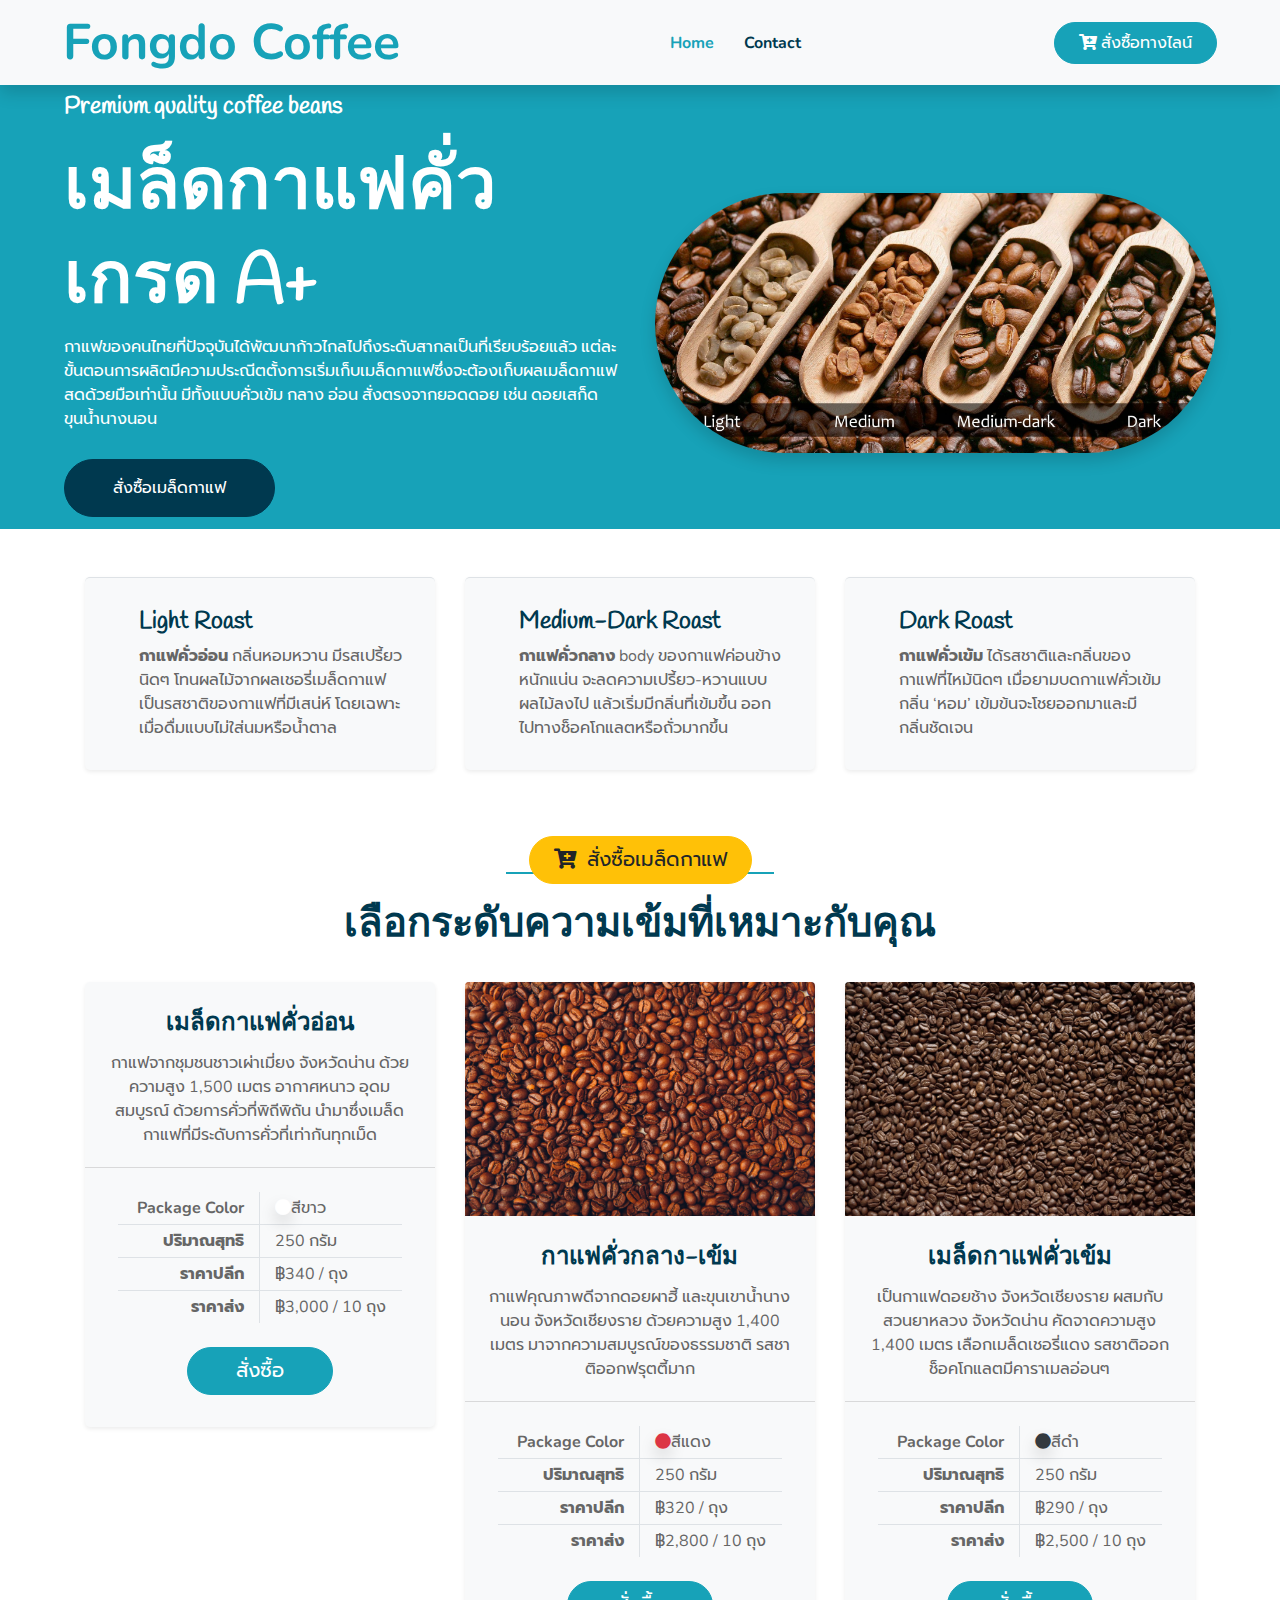
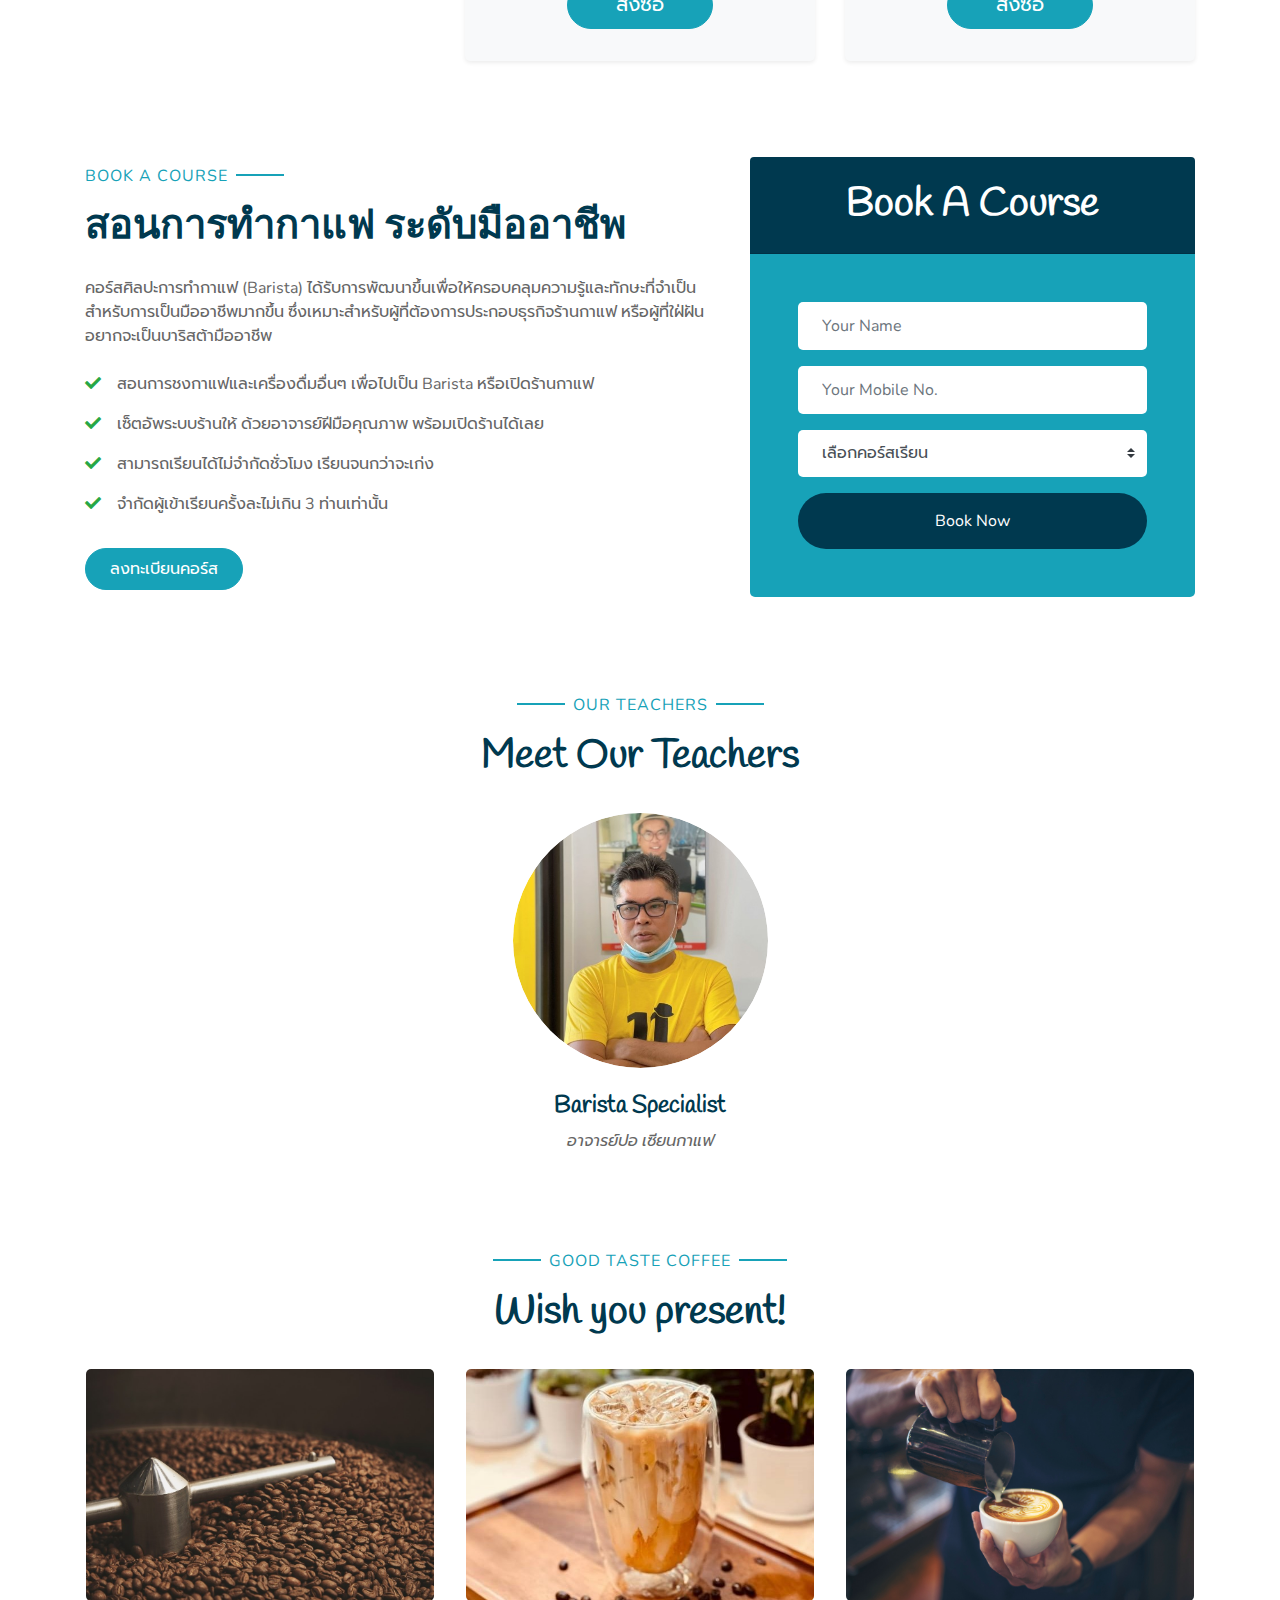
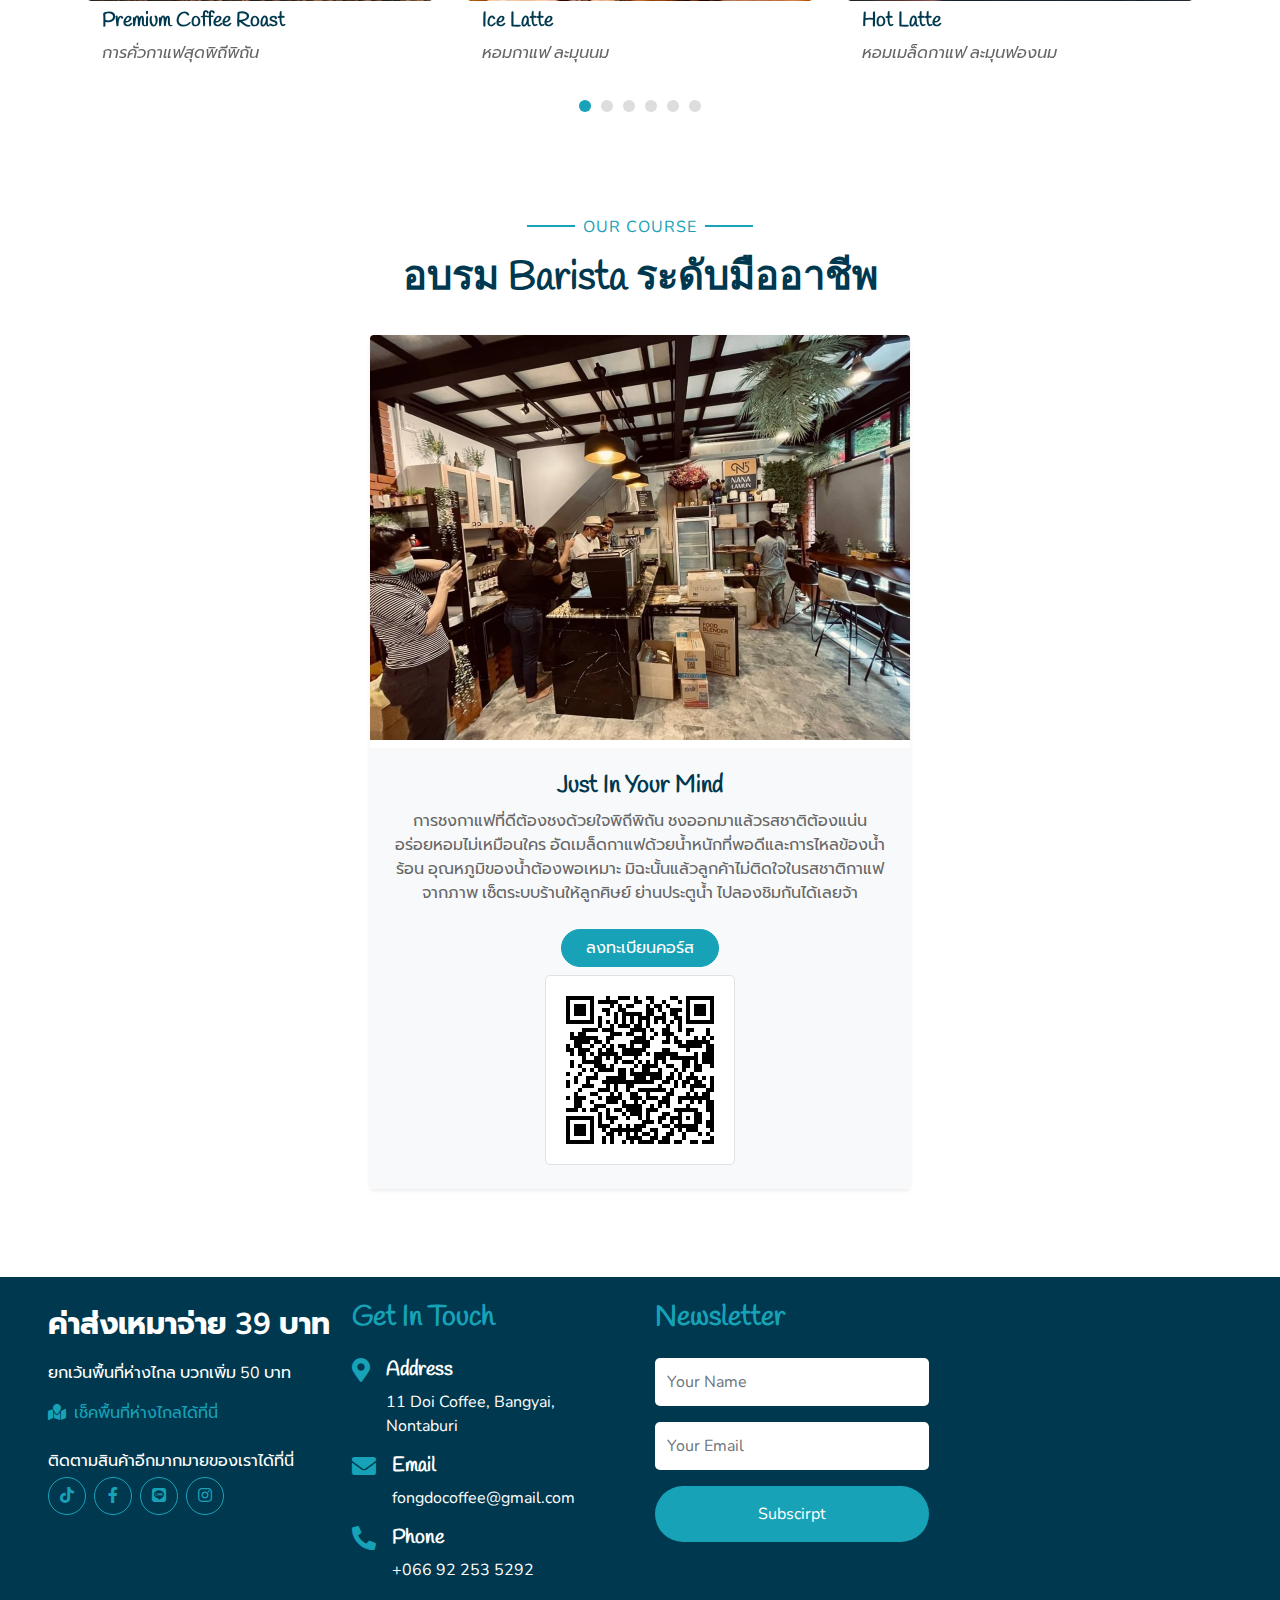
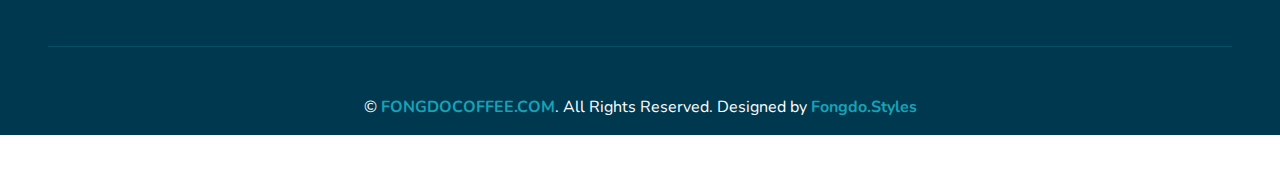
==== index.html @ f828d1cc "first commit" ====
<!DOCTYPE html>
<html lang="en">
	<head>
		<meta charset="utf-8" />
		<title>Fongdo.Coffee Beans | เมล็ดกาแฟคั่วคุณภาพดี</title>
		<meta content="width=device-width, initial-scale=1.0" name="viewport" />
		<meta name="description" content="เมล็ดกาแฟ คุณภาพสูงจากยอดดอยผาฮี้ ขุนน้ำนางนอน น่าน สันเจริญ | คอร์สฝึกอบรมบาริสต้า Barista | พร้อมเป็นเจ้าของธุรกิจคาเฟ่ คุณภาพเยี่ยม" />
		<!-- Favicon -->
		<link href="img/logo.jpg" rel="icon" />
		<link rel="apple-touch-icon" href="img/logo.jpg" />
		<!-- Google Web Fonts -->
		<link rel="preconnect" href="https://fonts.gstatic.com" />
		<link href="https://fonts.googleapis.com/css2?family=Handlee&family=Nunito&display=swap" rel="stylesheet" />
		<!-- Font Awesome -->
		<link href="https://cdnjs.cloudflare.com/ajax/libs/font-awesome/5.13.1/css/all.min.css" rel="stylesheet" />
		<!-- Libraries Stylesheet -->
		<link href="lib/owlcarousel/assets/owl.carousel.min.css" rel="stylesheet" />
		<link href="lib/lightbox/css/lightbox.min.css" rel="stylesheet" />
		<!-- Customized Bootstrap Stylesheet -->
		<link href="css/style.css" rel="stylesheet" />

		<!-- Global site tag (gtag.js) - Google Ads: 10902966622 -->
		<script async src="https://www.googletagmanager.com/gtag/js?id=AW-10902966622"></script>
		<script>
			window.dataLayer = window.dataLayer || []
			function gtag() {
				dataLayer.push(arguments)
			}
			gtag('js', new Date())

			gtag('config', 'AW-10902966622')
		</script>
	</head>

	<body>
		<!-- Navbar Start -->
		<div class="container-fluid bg-light position-relative shadow">
			<nav class="navbar navbar-expand-lg bg-light navbar-light py-3 py-lg-0 px-0 px-lg-5">
				<a href="index.html" class="navbar-brand font-weight-bold text-secondary" style="font-size: 50px">
					<span class="text-primary">Fongdo Coffee</span>
				</a>
				<button type="button" class="navbar-toggler" data-toggle="collapse" data-target="#navbarCollapse">
					<span class="navbar-toggler-icon"></span>
				</button>
				<div class="collapse navbar-collapse justify-content-between" id="navbarCollapse">
					<div class="navbar-nav font-weight-bold mx-auto py-0">
						<a href="index.html" class="nav-item nav-link active">Home</a>
						<a href="contact.html" class="nav-item nav-link">Contact</a>
					</div>
					<a href="https://shop.line.me/@664loohn" target="_blank" rel="noopener noreferrer" class="btn btn-primary px-4 py-2"> <i class="fas fa-cart-plus"></i> สั่งซื้อทางไลน์</a>
				</div>
			</nav>
		</div>
		<!-- Navbar End -->
		<!-- ---------------------------------------------------------------->
		<!-- Header Start -->
		<div class="container-fluid bg-primary px-0 py-1 px-md-5">
			<div class="row align-items-center px-3">
				<div class="col-lg-6 text-center text-lg-left">
					<h4 class="text-white mb-4 mt-5 mt-lg-1">Premium quality coffee beans</h4>
					<h2 class="display-3 font-weight-bold text-white">เมล็ดกาแฟคั่ว</h2>
					<h2 class="display-3 font-weight-bold text-white">เกรด A+</h2>
					<p class="text-white mb-4">
						กาแฟของคนไทยที่ปัจจุบันได้พัฒนาก้าวไกลไปถึงระดับสากลเป็นที่เรียบร้อยแล้ว แต่ละขั้นตอนการผลิตมีความประณีตตั้งการเริ่มเก็บเมล็ดกาแฟซึ่งจะต้องเก็บผลเมล็ดกาแฟสดด้วยมือเท่านั้น
						มีทั้งแบบคั่วเข้ม กลาง อ่อน สั่งตรงจากยอดดอย เช่น ดอยเสก็ด ขุนน้ำนางนอน
					</p>
					<a href="https://lin.ee/B5EjmXe" target="_blank" rel="noopener noreferrer" class="btn btn-secondary mt-1 mb-2 py-3 px-5">สั่งซื้อเมล็ดกาแฟ</a>
				</div>
				<div class="col-lg-6 text-center text-lg-right mb-3">
					<img class="img-fluid mt-5 rounded-pill shadow" src="img/header.jpg" alt="" />
				</div>
			</div>
		</div>
		<!-- Header End -->
		<!-- ---------------------------------------------------------------->
		<!-- Facilities Start -->
		<div class="container-fluid pt-5">
			<div class="container pb-3">
				<div class="row">
					<div class="col-lg-4 col-md-6 pb-1">
						<div class="d-flex bg-light shadow-sm border-top rounded mb-4" style="padding: 30px">
							<i class="flaticon-050-fence h1 font-weight-normal text-primary mb-3"></i>
							<div class="pl-4">
								<h4>Light Roast</h4>
								<p class="m-0"><strong>กาแฟคั่วอ่อน</strong> กลิ่นหอมหวาน มีรสเปรี้ยวนิดๆ โทนผลไม้จากผลเชอรี่เมล็ดกาแฟ เป็นรสชาติของกาแฟที่มีเสน่ห์ โดยเฉพาะเมื่อดื่มแบบไม่ใส่นมหรือน้ำตาล</p>
							</div>
						</div>
					</div>
					<div class="col-lg-4 col-md-6 pb-1">
						<div class="d-flex bg-light shadow-sm border-top rounded mb-4" style="padding: 30px">
							<i class="flaticon-030-crayons h1 font-weight-normal text-primary mb-3"></i>
							<div class="pl-4">
								<h4>Medium-Dark Roast</h4>
								<p class="m-0"><strong>กาแฟคั่วกลาง</strong> body ของกาแฟค่อนข้างหนักแน่น จะลดความเปรี้ยว-หวานแบบผลไม้ลงไป แล้วเริ่มมีกลิ่นที่เข้มขึ้น ออกไปทางช็อคโกแลตหรือถั่วมากขึ้น</p>
							</div>
						</div>
					</div>
					<div class="col-lg-4 col-md-6 pb-1">
						<div class="d-flex bg-light shadow-sm border-top rounded mb-4" style="padding: 30px">
							<i class="flaticon-017-toy-car h1 font-weight-normal text-primary mb-3"></i>
							<div class="pl-4">
								<h4>Dark Roast</h4>
								<p class="m-0"><strong>กาแฟคั่วเข้ม</strong> ได้รสชาติและกลิ่นของกาแฟที่ไหม้นิดๆ เมื่อยามบดกาแฟคั่วเข้ม กลิ่น ‘หอม’ เข้มข้นจะโชยออกมาและมีกลิ่นชัดเจน</p>
							</div>
						</div>
					</div>
				</div>
			</div>
		</div>
		<!-- Facilities Start -->

		<!-- Order Start -->
		<div class="container-fluid pt-5">
			<div class="container">
				<div class="text-center pb-2">
					<p class="section-title px-5">
						<span class="px-2">ผลิตภัณฑ์เมล็ดกาแฟ</span>
					</p>
					<h1 class="mb-4">เลือกระดับความเข้มที่เหมาะกับคุณ</h1>
				</div>
				<div class="row">
					<div class="col-lg-4 mb-5">
						<div class="card border-0 bg-light shadow-sm pb-2">
							<img class="card-img-top mb-2" src="img/light1.jpg" alt="" />
							<div class="card-body text-center">
								<h4 class="card-title">เมล็ดกาแฟคั่วอ่อน</h4>
								<p class="card-text">
									กาแฟจากชุมชนชาวเผ่าเมี่ยง จังหวัดน่าน ด้วยความสูง 1,500 เมตร อากาศหนาว อุดมสมบูรณ์ ด้วยการคั่วที่พิถีพิถัน นำมาซึ่งเมล็ดกาแฟที่มีระดับการคั่วที่เท่ากันทุกเม็ด
								</p>
							</div>
							<div class="card-footer bg-transparent py-4 px-5">
								<div class="row border-bottom">
									<div class="col-6 py-1 text-right border-right">
										<strong>Package Color</strong>
									</div>
									<div class="col-6 py-1"><i class="fas fa-circle text-white shadow rounded-circle"></i>สีขาว</div>
								</div>
								<div class="row border-bottom">
									<div class="col-6 py-1 text-right border-right">
										<strong>ปริมาณสุทธิ</strong>
									</div>
									<div class="col-6 py-1">250 กรัม</div>
								</div>
								<div class="row border-bottom">
									<div class="col-6 py-1 text-right border-right">
										<strong>ราคาปลีก</strong>
									</div>
									<div class="col-6 py-1">฿340 / ถุง</div>
								</div>
								<div class="row">
									<div class="col-6 py-1 text-right border-right">
										<strong>ราคาส่ง</strong>
									</div>
									<div class="col-6 py-1">฿3,000 / 10 ถุง</div>
								</div>
							</div>
							<a href="https://bit.ly/lightroast" target="_blank" rel="noopener noreferrer" class="btn btn-lg btn-primary rounded-pill px-5 mx-auto mb-4">สั่งซื้อ</a>
						</div>
					</div>
					<div class="col-lg-4 mb-5">
						<div class="card border-0 bg-light shadow-sm pb-2">
							<img class="card-img-top mb-2" src="img/medium1.jpg" alt="" />
							<div class="card-body text-center">
								<h4 class="card-title">กาแฟคั่วกลาง-เข้ม</h4>
								<p class="card-text">กาแฟคุณภาพดีจากดอยผาฮี้ และขุนเขาน้ำนางนอน จังหวัดเชียงราย ด้วยความสูง 1,400 เมตร มาจากความสมบูรณ์ของธรรมชาติ รสชาติออกฟรุตตี้มาก</p>
							</div>
							<div class="card-footer bg-transparent py-4 px-5">
								<div class="row border-bottom">
									<div class="col-6 py-1 text-right border-right">
										<strong>Package Color</strong>
									</div>
									<div class="col-6 py-1"><i class="fas fa-circle text-danger shadow rounded-circle"></i>สีแดง</div>
								</div>
								<div class="row border-bottom">
									<div class="col-6 py-1 text-right border-right">
										<strong>ปริมาณสุทธิ</strong>
									</div>
									<div class="col-6 py-1">250 กรัม</div>
								</div>
								<div class="row border-bottom">
									<div class="col-6 py-1 text-right border-right">
										<strong>ราคาปลีก</strong>
									</div>
									<div class="col-6 py-1">฿320 / ถุง</div>
								</div>
								<div class="row">
									<div class="col-6 py-1 text-right border-right">
										<strong>ราคาส่ง</strong>
									</div>
									<div class="col-6 py-1">฿2,800 / 10 ถุง</div>
								</div>
							</div>
							<a href="https://bit.ly/medium-dark" target="_blank" rel="noopener noreferrer" class="btn btn-lg btn-primary rounded-pill px-5 mx-auto mb-4">สั่งซื้อ</a>
						</div>
					</div>
					<div class="col-lg-4 mb-5">
						<div class="card border-0 bg-light shadow-sm pb-2">
							<img class="card-img-top mb-2" src="img/dark1.jpg" alt="" />
							<div class="card-body text-center">
								<h4 class="card-title">เมล็ดกาแฟคั่วเข้ม</h4>
								<p class="card-text">เป็นกาแฟดอยช้าง จังหวัดเชียงราย ผสมกับสวนยาหลวง จังหวัดน่าน คัดจาดความสูง 1,400 เมตร เลือกเมล็ดเชอรี่แดง รสชาติออกช็อคโกแลตมีคาราเมลอ่อนๆ</p>
							</div>
							<div class="card-footer bg-transparent py-4 px-5">
								<div class="row border-bottom">
									<div class="col-6 py-1 text-right border-right">
										<strong>Package Color</strong>
									</div>
									<div class="col-6 py-1"><i class="fas fa-circle text-dark shadow rounded-circle"></i>สีดำ</div>
								</div>
								<div class="row border-bottom">
									<div class="col-6 py-1 text-right border-right">
										<strong>ปริมาณสุทธิ</strong>
									</div>
									<div class="col-6 py-1">250 กรัม</div>
								</div>
								<div class="row border-bottom">
									<div class="col-6 py-1 text-right border-right">
										<strong>ราคาปลีก</strong>
									</div>
									<div class="col-6 py-1">฿290 / ถุง</div>
								</div>
								<div class="row">
									<div class="col-6 py-1 text-right border-right">
										<strong>ราคาส่ง</strong>
									</div>
									<div class="col-6 py-1">฿2,500 / 10 ถุง</div>
								</div>
							</div>
							<a href="https://bit.ly/darkbeans" target="_blank" rel="noopener noreferrer" class="btn btn-lg btn-primary rounded-pill px-5 mx-auto mb-4">สั่งซื้อ</a>
						</div>
					</div>
				</div>
			</div>
		</div>
		<!-- Order End -->

		<!-- Registration Start -->
		<div class="container-fluid py-5">
			<div class="container">
				<div class="row align-items-center">
					<div class="col-lg-7 mb-5 mb-lg-0">
						<p class="section-title pr-5">
							<span class="pr-2">Book A Course</span>
						</p>
						<h1 class="mb-4">สอนการทำกาแฟ ระดับมืออาชีพ</h1>
						<p>
							คอร์สศิลปะการทำกาแฟ (Barista) ได้รับการพัฒนาขึ้นเพื่อให้ครอบคลุมความรู้และทักษะที่จำเป็นสำหรับการเป็นมืออาชีพมากขึ้น ซึ่งเหมาะสำหรับผู้ที่ต้องการประกอบธุรกิจร้านกาแฟ
							หรือผู้ที่ใฝ่ฝันอยากจะเป็นบาริสต้ามืออาชีพ
						</p>
						<ul class="list-inline m-0">
							<li class="py-2"><i class="fa fa-check text-success mr-3"></i>สอนการชงกาแฟและเครื่องดื่มอื่นๆ เพื่อไปเป็น Barista หรือเปิดร้านกาแฟ</li>
							<li class="py-2"><i class="fa fa-check text-success mr-3"></i>เซ็ตอัพระบบร้านให้ ด้วยอาจารย์ฝีมือคุณภาพ พร้อมเปิดร้านได้เลย</li>
							<li class="py-2"><i class="fa fa-check text-success mr-3"></i>สามารถเรียนได้ไม่จำกัดชั่วโมง เรียนจนกว่าจะเก่ง</li>
							<li class="py-2"><i class="fa fa-check text-success mr-3"></i>จำกัดผู้เข้าเรียนครั้งละไม่เกิน 3 ท่านเท่านั้น</li>
						</ul>
						<a href="https://lin.ee/B5EjmXe" target="_blank" rel="noopener noreferrer" class="btn btn-primary mt-4 py-2 px-4">ลงทะเบียนคอร์ส</a>
					</div>
					<div class="col-lg-5">
						<div class="card border-0">
							<div class="card-header bg-secondary text-center p-4">
								<h1 class="text-white m-0">Book A Course</h1>
							</div>
							<div class="card-body rounded-bottom bg-primary p-5">
								<form>
									<div class="form-group">
										<input id="bookName" type="text" class="form-control border-0 p-4" placeholder="Your Name" required="" />
									</div>
									<div class="form-group">
										<input id="bookTel" type="tel" class="form-control border-0 p-4" placeholder="Your Mobile No." required="" />
									</div>
									<div class="form-group">
										<select id="bookCourse" class="custom-select border-0 px-4" style="height: 47px">
											<option selected>เลือกคอร์สเรียน</option>
											<option value="1">เพื่อเป็นบาริสต้ามืออาชีพ</option>
											<option value="2">เพื่อเปิดธุรกิจร้านกาแฟ</option>
										</select>
									</div>
									<div>
										<button class="btn btn-secondary btn-block border-0 py-3" type="button" onclick="bookalert()">Book Now</button>
									</div>
								</form>
							</div>
						</div>
					</div>
				</div>
			</div>
		</div>
		<!-- Registration End -->
		<!-- Team Start -->
		<div class="container-fluid pt-5">
			<div class="container">
				<div class="text-center pb-2">
					<p class="section-title px-5">
						<span class="px-2">Our Teachers</span>
					</p>
					<h1 class="mb-4">Meet Our Teachers</h1>
				</div>
				<div class="row justify-content-center">
					<div class="col-md-6 col-lg-3 text-center team mb-5">
						<div class="position-relative overflow-hidden mb-4" style="border-radius: 100%">
							<img class="img-fluid w-100 rounded-circle" src="img/trainer1.jpg" alt="" />
							<div class="team-social d-flex align-items-center justify-content-center w-100 h-100 position-absolute">
								<a class="btn btn-outline-light text-center mr-2 px-0" style="width: 38px; height: 38px" href="#"><i class="fab fa-twitter"></i></a>
								<a class="btn btn-outline-light text-center mr-2 px-0" style="width: 38px; height: 38px" href="#"><i class="fab fa-facebook-f"></i></a>
								<a class="btn btn-outline-light text-center px-0" style="width: 38px; height: 38px" href="#"><i class="fab fa-line"></i></a>
							</div>
						</div>
						<h4>Barista Specialist</h4>
						<i>อาจารย์ปอ เซียนกาแฟ</i>
					</div>
				</div>
			</div>
		</div>
		<!-- Team End -->

		<!-- Testimonial Start -->
		<div class="container-fluid py-5">
			<div class="container p-0">
				<div class="text-center pb-2">
					<p class="section-title px-5">
						<span class="px-2">Good taste coffee</span>
					</p>
					<h1 class="mb-4">Wish you present!</h1>
				</div>
				<div class="owl-carousel testimonial-carousel">
					<div class="testimonial-item px-3">
						<img class="img-fluid rounded" src="img/icelatte.jpg" alt="coffee" />
						<div class="d-flex align-items-center mt-2">
							<div class="pl-3">
								<h5>Ice Latte</h5>
								<i>หอมกาแฟ ละมุนนม</i>
							</div>
						</div>
					</div>
					<div class="testimonial-item px-3">
						<img class="img-fluid rounded" src="img/hotlatte.jpg" alt="coffee" />
						<div class="d-flex align-items-center mt-2">
							<div class="pl-3">
								<h5>Hot Latte</h5>
								<i>หอมเมล็ดกาแฟ ละมุนฟองนม</i>
							</div>
						</div>
					</div>
					<div class="testimonial-item px-3">
						<img class="img-fluid rounded" src="img/espresso.jpg" alt="coffee" />
						<div class="d-flex align-items-center mt-2">
							<div class="pl-3">
								<h5>Espresso</h5>
								<i>หอมเมล็ดกาแฟแท้ นุ่มละมุนลิ้น</i>
							</div>
						</div>
					</div>
					<div class="testimonial-item px-3">
						<img class="img-fluid rounded" src="img/person4.jpg" alt="coffee" />
						<div class="d-flex align-items-center mt-2">
							<div class="pl-3">
								<h5>Business Owner</h5>
								<i>พร้อมเป็นเจ้าของธุรกิจ</i>
							</div>
						</div>
					</div>
					<div class="testimonial-item px-3">
						<img class="img-fluid rounded" src="img/person2.jpg" alt="coffee" />
						<div class="d-flex align-items-center mt-2">
							<div class="pl-3">
								<h5>Business Owner</h5>
								<i>เรา Setup ระบบร้านให้ด้วยนะ</i>
							</div>
						</div>
					</div>
					<div class="testimonial-item px-3">
						<img class="img-fluid rounded" src="img/bean1.jpg" alt="coffee" />
						<div class="d-flex align-items-center mt-2">
							<div class="pl-3">
								<h5>Premium Coffee Roast</h5>
								<i>การคั่วกาแฟสุดพิถีพิถัน</i>
							</div>
						</div>
					</div>
				</div>
			</div>
		</div>
		<!-- Testimonial End -->

		<!-- Blog Start -->
		<div class="container-fluid pt-5">
			<div class="container">
				<div class="text-center pb-2">
					<p class="section-title px-5">
						<span class="px-2">Our Course</span>
					</p>
					<h1 class="mb-4">อบรม Barista ระดับมืออาชีพ</h1>
				</div>
				<div class="row pb-2 justify-content-center">
					<div class="col-lg-6 mb-4">
						<div class="card border-0 shadow-sm mb-2">
							<img class="card-img-top mb-2" src="img/class1.jpg" alt="" />
							<div class="card-body bg-light text-center p-4">
								<h4>Just In Your Mind</h4>
								<p>
									การชงกาแฟที่ดีต้องชงด้วยใจพิถีพิถัน ชงออกมาแล้วรสชาติต้องแน่น อร่อยหอมไม่เหมือนใคร อัดเมล็ดกาแฟด้วยน้ำหนักที่พอดีและการไหลข้องน้ำร้อน อุณหภูมิของน้ำต้องพอเหมาะ
									มิฉะนั้นแล้วลูกค้าไม่ติดใจในรสชาติกาแฟ จากภาพ เซ็ตระบบร้านให้ลูกศิษย์ ย่านประตูน้ำ ไปลองชิมกันได้เลยจ้า
								</p>
								<a href="https://lin.ee/B5EjmXe" target="_blank" rel="noopener noreferrer" class="btn btn-primary px-4 mx-auto my-2">ลงทะเบียนคอร์ส</a>
								<div>
									<a href="img/qr.png" target="_blank" rel="noopener noreferrer">
										<img class="img-thumbnail" src="img/qr.png" />
									</a>
								</div>
							</div>
						</div>
					</div>
				</div>
			</div>
		</div>
		<!-- Blog End -->
		<!-- Footer Start -->
		<div class="container-fluid bg-secondary text-white mt-5 mb-5 py-3 px-sm-3 px-md-5">
			<div class="row pt-2">
				<div class="col-lg-3 col-md-6 mb-5">
					<span class="navbar-brand font-weight-bold text-primary mt-1 p-0" style="font-size: 30px; line-height: 40px">
						<p class="text-white">ค่าส่งเหมาจ่าย 39 บาท</p>
					</span>
					<p>ยกเว้นพื้นที่ห่างไกล บวกเพิ่ม 50 บาท</p>
					<a href=""><i class="fas fa-map-marked"></i>&nbsp; เช็คพื้นที่ห่างไกลได้ที่นี่</a>

					<div class="mt-4">
						<span>ติดตามสินค้าอีกมากมายของเราได้ที่นี่</span>
						<div class="d-flex justify-content-start mt-1">
							<a class="btn btn-outline-primary rounded-circle text-center mr-2 px-0" style="width: 38px; height: 38px" href="https://vt.tiktok.com/ZSeWRWXMx/"><i class="fab fa-tiktok"></i></a>
							<a class="btn btn-outline-primary rounded-circle text-center mr-2 px-0" style="width: 38px; height: 38px" href="https://www.facebook.com/fongdo.styles/"
								><i class="fab fa-facebook-f"></i
							></a>
							<a class="btn btn-outline-primary rounded-circle text-center mr-2 px-0" style="width: 38px; height: 38px" href="https://lin.ee/B5EjmXe"><i class="fab fa-line"></i></a>
							<a class="btn btn-outline-primary rounded-circle text-center mr-2 px-0" style="width: 38px; height: 38px" href="https://instagram.com/fongdo.styles?utm_medium=copy_link"
								><i class="fab fa-instagram"></i
							></a>
						</div>
					</div>
				</div>
				<div class="col-lg-3 col-md-6 mb-5">
					<h3 class="text-primary mb-4">Get In Touch</h3>
					<div class="d-flex">
						<h4 class="fa fa-map-marker-alt text-primary"></h4>
						<div class="pl-3">
							<h5 class="text-white">Address</h5>
							<p>11 Doi Coffee, Bangyai, Nontaburi</p>
						</div>
					</div>
					<div class="d-flex">
						<h4 class="fa fa-envelope text-primary"></h4>
						<div class="pl-3">
							<h5 class="text-white">Email</h5>
							<p>fongdocoffee@gmail.com</p>
						</div>
					</div>
					<div class="d-flex">
						<h4 class="fa fa-phone-alt text-primary"></h4>
						<div class="pl-3">
							<h5 class="text-white">Phone</h5>
							<p>+066 92 253 5292</p>
						</div>
					</div>
				</div>

				<div class="col-lg-3 col-md-6 mb-5">
					<h3 class="text-primary mb-4">Newsletter</h3>
					<form action="">
						<div class="form-group">
							<input type="text" class="form-control border-0 py-4" placeholder="Your Name" required="required" />
						</div>
						<div class="form-group">
							<input type="email" class="form-control border-0 py-4" placeholder="Your Email" required="required" />
						</div>
						<div>
							<button class="btn btn-primary btn-block border-0 py-3" type="submit">Subscirpt</button>
						</div>
					</form>
				</div>
			</div>
			<div class="container-fluid pt-5" style="border-top: 1px solid rgba(23, 162, 184, 0.2)">
				<p class="m-0 text-center text-white">
					&copy; <a class="text-primary font-weight-bold" href="#">FONGDOCOFFEE.COM</a>. All Rights Reserved.
					<!--/*** This template is free as long as you keep the footer author’s credit link/attribution link/backlink. If you'd like to use the template without the footer author’s credit link/attribution link/backlink, you can purchase the Credit Removal License from "https://htmlcodex.com/credit-removal". Thank you for your support. ***/-->
					Designed by <a class="text-primary font-weight-bold" href="#">Fongdo.Styles</a>
				</p>
			</div>
		</div>
		<!-- Footer End -->

		<!-- Back to Top -->
		<a href="#" class="btn btn-primary p-3 back-to-top"><i class="fa fa-angle-double-up"></i></a>

		<div class="fixed-bottom m-3 d-flex justify-content-center">
			<button class="btn btn-lg rounded-pill btn-warning py-2 px-4"><i class="fas fa-cart-plus"></i>&nbsp; สั่งซื้อเมล็ดกาแฟ</button>
		</div>
		<!-- JavaScript Libraries -->
		<script src="https://code.jquery.com/jquery-3.4.1.min.js"></script>
		<script src="https://stackpath.bootstrapcdn.com/bootstrap/4.4.1/js/bootstrap.bundle.min.js"></script>
		<script src="lib/easing/easing.min.js"></script>
		<script src="lib/owlcarousel/owl.carousel.min.js"></script>
		<script src="lib/isotope/isotope.pkgd.min.js"></script>
		<!-- Template Javascript -->
		<script src="js/main.js"></script>
		<script>
			const bookalert = () => {
				alert('จะเปิดให้ลงทะเบียนออนไลน์ เร็วๆ นี้')
			}

			const postCourse = () => {
				let bookname = document.getElementById('bookName').value
				let booktel = document.getElementById('bookTel').value

				var select = document.getElementById('bookCourse')
				let bookcourse = select.options[select.selectedIndex].text

				let headersList = {
					Accept: '*/*',
					'Content-Type': 'application/json',
				}

				let bodyContent = JSON.stringify({
					name: bookname,
					tel: booktel,
					remark: bookcourse,
				})

				fetch('https://localhost:7004/course', {
					method: 'POST',
					body: bodyContent,
					headers: headersList,
				})
					.then(function (response) {
						return response.text()
					})
					.then(function (data) {
						alert('ลงทะเบียนสำเร็จ')
						console.log(data)
					})
			}
		</script>
	</body>
</html>
---- css/style.css ----
/******* Bootstrap Theming ********/
/*!
 * Bootstrap v4.5.3 (https://getbootstrap.com/)
 * Copyright 2011-2020 The Bootstrap Authors
 * Copyright 2011-2020 Twitter, Inc.
 * Licensed under MIT (https://github.com/twbs/bootstrap/blob/main/LICENSE)
 */

 @import url('https://fonts.googleapis.com/css2?family=Prompt:wght@300;400&display=swap');
:root {
  --blue: #007bff;
  --indigo: #6610f2;
  --purple: #6f42c1;
  --pink: #e83e8c;
  --red: #dc3545;
  --orange: #fd7e14;
  --yellow: #ffc107;
  --green: #28a745;
  --teal: #20c997;
  --cyan: #17a2b8;
  --white: #fff;
  --gray: #6c757d;
  --gray-dark: #343a40;
  --primary: #17a2b8;
  --secondary: #00394f;
  --success: #28a745;
  --info: #17a2b8;
  --warning: #ffc107;
  --danger: #dc3545;
  --light: #f8f9fa;
  --dark: #343a40;
  --breakpoint-xs: 0;
  --breakpoint-sm: 576px;
  --breakpoint-md: 768px;
  --breakpoint-lg: 992px;
  --breakpoint-xl: 1200px;
  --font-family-sans-serif: "Nunito", sans-serif;
  --font-family-monospace: SFMono-Regular, Menlo, Monaco, Consolas, "Liberation Mono", "Courier New", monospace;
}

*,
*::before,
*::after {
  box-sizing: border-box;
}

html {
  font-family: 'Prompt', sans-serif;
  line-height: 1.15;
  -webkit-text-size-adjust: 100%;
  -webkit-tap-highlight-color: rgba(0, 0, 0, 0);
}

article, aside, figcaption, figure, footer, header, hgroup, main, nav, section {
  display: block;
}

body {
  margin: 0;
  font-family: "Nunito", sans-serif, 'Prompt';
  font-size: 1rem;
  font-weight: 400;
  line-height: 1.5;
  color: #666666;
  text-align: left;
  background-color: #fff;
}

[tabindex="-1"]:focus:not(:focus-visible) {
  outline: 0 !important;
}

hr {
  box-sizing: content-box;
  height: 0;
  overflow: visible;
}

h1, h2, h3, h4, h5, h6 {
  margin-top: 0;
  margin-bottom: 0.5rem;
}

p {
  margin-top: 0;
  margin-bottom: 1rem;
}

abbr[title],
abbr[data-original-title] {
  text-decoration: underline;
  text-decoration: underline dotted;
  cursor: help;
  border-bottom: 0;
  text-decoration-skip-ink: none;
}

address {
  margin-bottom: 1rem;
  font-style: normal;
  line-height: inherit;
}

ol,
ul,
dl {
  margin-top: 0;
  margin-bottom: 1rem;
}

ol ol,
ul ul,
ol ul,
ul ol {
  margin-bottom: 0;
}

dt {
  font-weight: 700;
}

dd {
  margin-bottom: .5rem;
  margin-left: 0;
}

blockquote {
  margin: 0 0 1rem;
}

b,
strong {
  font-weight: bolder;
}

small {
  font-size: 80%;
}

sub,
sup {
  position: relative;
  font-size: 75%;
  line-height: 0;
  vertical-align: baseline;
}

sub {
  bottom: -.25em;
}

sup {
  top: -.5em;
}

a {
  color: #17a2b8;
  text-decoration: none;
  background-color: transparent;
}

a:hover {
  color: #0f6674;
  text-decoration: underline;
}

a:not([href]):not([class]) {
  color: inherit;
  text-decoration: none;
}

a:not([href]):not([class]):hover {
  color: inherit;
  text-decoration: none;
}

pre,
code,
kbd,
samp {
  font-family: SFMono-Regular, Menlo, Monaco, Consolas, "Liberation Mono", "Courier New", monospace;
  font-size: 1em;
}

pre {
  margin-top: 0;
  margin-bottom: 1rem;
  overflow: auto;
  -ms-overflow-style: scrollbar;
}

figure {
  margin: 0 0 1rem;
}

img {
  vertical-align: middle;
  border-style: none;
}

svg {
  overflow: hidden;
  vertical-align: middle;
}

table {
  border-collapse: collapse;
}

caption {
  padding-top: 0.75rem;
  padding-bottom: 0.75rem;
  color: #6c757d;
  text-align: left;
  caption-side: bottom;
}

th {
  text-align: inherit;
  text-align: -webkit-match-parent;
}

label {
  display: inline-block;
  margin-bottom: 0.5rem;
}

button {
  border-radius: 0;
}

button:focus {
  outline: 1px dotted;
  outline: 5px auto -webkit-focus-ring-color;
}

input,
button,
select,
optgroup,
textarea {
  margin: 0;
  font-family: inherit;
  font-size: inherit;
  line-height: inherit;
}

button,
input {
  overflow: visible;
}

button,
select {
  text-transform: none;
}

[role="button"] {
  cursor: pointer;
}

select {
  word-wrap: normal;
}

button,
[type="button"],
[type="reset"],
[type="submit"] {
  -webkit-appearance: button;
}

button:not(:disabled),
[type="button"]:not(:disabled),
[type="reset"]:not(:disabled),
[type="submit"]:not(:disabled) {
  cursor: pointer;
}

button::-moz-focus-inner,
[type="button"]::-moz-focus-inner,
[type="reset"]::-moz-focus-inner,
[type="submit"]::-moz-focus-inner {
  padding: 0;
  border-style: none;
}

input[type="radio"],
input[type="checkbox"] {
  box-sizing: border-box;
  padding: 0;
}

textarea {
  overflow: auto;
  resize: vertical;
}

fieldset {
  min-width: 0;
  padding: 0;
  margin: 0;
  border: 0;
}

legend {
  display: block;
  width: 100%;
  max-width: 100%;
  padding: 0;
  margin-bottom: .5rem;
  font-size: 1.5rem;
  line-height: inherit;
  color: inherit;
  white-space: normal;
}

@media (max-width: 1200px) {
  legend {
    font-size: calc(1.275rem + 0.3vw) ;
  }
}

progress {
  vertical-align: baseline;
}

[type="number"]::-webkit-inner-spin-button,
[type="number"]::-webkit-outer-spin-button {
  height: auto;
}

[type="search"] {
  outline-offset: -2px;
  -webkit-appearance: none;
}

[type="search"]::-webkit-search-decoration {
  -webkit-appearance: none;
}

::-webkit-file-upload-button {
  font: inherit;
  -webkit-appearance: button;
}

output {
  display: inline-block;
}

summary {
  display: list-item;
  cursor: pointer;
}

template {
  display: none;
}

[hidden] {
  display: none !important;
}

h1, h2, h3, h4, h5, h6,
.h1, .h2, .h3, .h4, .h5, .h6 {
  margin-bottom: 0.5rem;
  font-family: "Handlee", cursive;
  font-weight: bold;
  line-height: 1.2;
  color: #00394f;
}

h1, .h1 {
  font-size: 2.5rem;
}

@media (max-width: 1200px) {
  h1, .h1 {
    font-size: calc(1.375rem + 1.5vw) ;
  }
}

h2, .h2 {
  font-size: 2rem;
}

@media (max-width: 1200px) {
  h2, .h2 {
    font-size: calc(1.325rem + 0.9vw) ;
  }
}

h3, .h3 {
  font-size: 1.75rem;
}

@media (max-width: 1200px) {
  h3, .h3 {
    font-size: calc(1.3rem + 0.6vw) ;
  }
}

h4, .h4 {
  font-size: 1.5rem;
}

@media (max-width: 1200px) {
  h4, .h4 {
    font-size: calc(1.275rem + 0.3vw) ;
  }
}

h5, .h5 {
  font-size: 1.25rem;
}

h6, .h6 {
  font-size: 1rem;
}

.lead {
  font-size: 1.25rem;
  font-weight: 300;
}

.display-1 {
  font-size: 6rem;
  font-weight: 300;
  line-height: 1.2;
}

@media (max-width: 1200px) {
  .display-1 {
    font-size: calc(1.725rem + 5.7vw) ;
  }
}

.display-2 {
  font-size: 5.5rem;
  font-weight: 300;
  line-height: 1.2;
}

@media (max-width: 1200px) {
  .display-2 {
    font-size: calc(1.675rem + 5.1vw) ;
  }
}

.display-3 {
  font-size: 4.5rem;
  font-weight: 300;
  line-height: 1.2;
}

@media (max-width: 1200px) {
  .display-3 {
    font-size: calc(1.575rem + 3.9vw) ;
  }
}

.display-4 {
  font-size: 3.5rem;
  font-weight: 300;
  line-height: 1.2;
}

@media (max-width: 1200px) {
  .display-4 {
    font-size: calc(1.475rem + 2.7vw) ;
  }
}

hr {
  margin-top: 1rem;
  margin-bottom: 1rem;
  border: 0;
  border-top: 1px solid rgba(0, 0, 0, 0.1);
}

small,
.small {
  font-size: 80%;
  font-weight: 400;
}

mark,
.mark {
  padding: 0.2em;
  background-color: #fcf8e3;
}

.list-unstyled {
  padding-left: 0;
  list-style: none;
}

.list-inline {
  padding-left: 0;
  list-style: none;
}

.list-inline-item {
  display: inline-block;
}

.list-inline-item:not(:last-child) {
  margin-right: 0.5rem;
}

.initialism {
  font-size: 90%;
  text-transform: uppercase;
}

.blockquote {
  margin-bottom: 1rem;
  font-size: 1.25rem;
}

.blockquote-footer {
  display: block;
  font-size: 80%;
  color: #6c757d;
}

.blockquote-footer::before {
  content: "\2014\00A0";
}

.img-fluid {
  max-width: 100%;
  height: auto;
}

.img-thumbnail {
  padding: 0.25rem;
  background-color: #fff;
  border: 1px solid #dee2e6;
  border-radius: 5px;
  max-width: 100%;
  height: auto;
}

.figure {
  display: inline-block;
}

.figure-img {
  margin-bottom: 0.5rem;
  line-height: 1;
}

.figure-caption {
  font-size: 90%;
  color: #6c757d;
}

code {
  font-size: 87.5%;
  color: #e83e8c;
  word-wrap: break-word;
}

a > code {
  color: inherit;
}

kbd {
  padding: 0.2rem 0.4rem;
  font-size: 87.5%;
  color: #fff;
  background-color: #212529;
  border-radius: 0.2rem;
}

kbd kbd {
  padding: 0;
  font-size: 100%;
  font-weight: 700;
}

pre {
  display: block;
  font-size: 87.5%;
  color: #212529;
}

pre code {
  font-size: inherit;
  color: inherit;
  word-break: normal;
}

.pre-scrollable {
  max-height: 340px;
  overflow-y: scroll;
}

.container,
.container-fluid,
.container-sm,
.container-md,
.container-lg,
.container-xl {
  width: 100%;
  padding-right: 15px;
  padding-left: 15px;
  margin-right: auto;
  margin-left: auto;
}

@media (min-width: 576px) {
  .container, .container-sm {
    max-width: 540px;
  }
}

@media (min-width: 768px) {
  .container, .container-sm, .container-md {
    max-width: 720px;
  }
}

@media (min-width: 992px) {
  .container, .container-sm, .container-md, .container-lg {
    max-width: 960px;
  }
}

@media (min-width: 1200px) {
  .container, .container-sm, .container-md, .container-lg, .container-xl {
    max-width: 1140px;
  }
}

.row {
  display: flex;
  flex-wrap: wrap;
  margin-right: -15px;
  margin-left: -15px;
}

.no-gutters {
  margin-right: 0;
  margin-left: 0;
}

.no-gutters > .col,
.no-gutters > [class*="col-"] {
  padding-right: 0;
  padding-left: 0;
}

.col-1, .col-2, .col-3, .col-4, .col-5, .col-6, .col-7, .col-8, .col-9, .col-10, .col-11, .col-12, .col,
.col-auto, .col-sm-1, .col-sm-2, .col-sm-3, .col-sm-4, .col-sm-5, .col-sm-6, .col-sm-7, .col-sm-8, .col-sm-9, .col-sm-10, .col-sm-11, .col-sm-12, .col-sm,
.col-sm-auto, .col-md-1, .col-md-2, .col-md-3, .col-md-4, .col-md-5, .col-md-6, .col-md-7, .col-md-8, .col-md-9, .col-md-10, .col-md-11, .col-md-12, .col-md,
.col-md-auto, .col-lg-1, .col-lg-2, .col-lg-3, .col-lg-4, .col-lg-5, .col-lg-6, .col-lg-7, .col-lg-8, .col-lg-9, .col-lg-10, .col-lg-11, .col-lg-12, .col-lg,
.col-lg-auto, .col-xl-1, .col-xl-2, .col-xl-3, .col-xl-4, .col-xl-5, .col-xl-6, .col-xl-7, .col-xl-8, .col-xl-9, .col-xl-10, .col-xl-11, .col-xl-12, .col-xl,
.col-xl-auto {
  position: relative;
  width: 100%;
  padding-right: 15px;
  padding-left: 15px;
}

.col {
  flex-basis: 0;
  flex-grow: 1;
  max-width: 100%;
}

.row-cols-1 > * {
  flex: 0 0 100%;
  max-width: 100%;
}

.row-cols-2 > * {
  flex: 0 0 50%;
  max-width: 50%;
}

.row-cols-3 > * {
  flex: 0 0 33.33333%;
  max-width: 33.33333%;
}

.row-cols-4 > * {
  flex: 0 0 25%;
  max-width: 25%;
}

.row-cols-5 > * {
  flex: 0 0 20%;
  max-width: 20%;
}

.row-cols-6 > * {
  flex: 0 0 16.66667%;
  max-width: 16.66667%;
}

.col-auto {
  flex: 0 0 auto;
  width: auto;
  max-width: 100%;
}

.col-1 {
  flex: 0 0 8.33333%;
  max-width: 8.33333%;
}

.col-2 {
  flex: 0 0 16.66667%;
  max-width: 16.66667%;
}

.col-3 {
  flex: 0 0 25%;
  max-width: 25%;
}

.col-4 {
  flex: 0 0 33.33333%;
  max-width: 33.33333%;
}

.col-5 {
  flex: 0 0 41.66667%;
  max-width: 41.66667%;
}

.col-6 {
  flex: 0 0 50%;
  max-width: 50%;
}

.col-7 {
  flex: 0 0 58.33333%;
  max-width: 58.33333%;
}

.col-8 {
  flex: 0 0 66.66667%;
  max-width: 66.66667%;
}

.col-9 {
  flex: 0 0 75%;
  max-width: 75%;
}

.col-10 {
  flex: 0 0 83.33333%;
  max-width: 83.33333%;
}

.col-11 {
  flex: 0 0 91.66667%;
  max-width: 91.66667%;
}

.col-12 {
  flex: 0 0 100%;
  max-width: 100%;
}

.order-first {
  order: -1;
}

.order-last {
  order: 13;
}

.order-0 {
  order: 0;
}

.order-1 {
  order: 1;
}

.order-2 {
  order: 2;
}

.order-3 {
  order: 3;
}

.order-4 {
  order: 4;
}

.order-5 {
  order: 5;
}

.order-6 {
  order: 6;
}

.order-7 {
  order: 7;
}

.order-8 {
  order: 8;
}

.order-9 {
  order: 9;
}

.order-10 {
  order: 10;
}

.order-11 {
  order: 11;
}

.order-12 {
  order: 12;
}

.offset-1 {
  margin-left: 8.33333%;
}

.offset-2 {
  margin-left: 16.66667%;
}

.offset-3 {
  margin-left: 25%;
}

.offset-4 {
  margin-left: 33.33333%;
}

.offset-5 {
  margin-left: 41.66667%;
}

.offset-6 {
  margin-left: 50%;
}

.offset-7 {
  margin-left: 58.33333%;
}

.offset-8 {
  margin-left: 66.66667%;
}

.offset-9 {
  margin-left: 75%;
}

.offset-10 {
  margin-left: 83.33333%;
}

.offset-11 {
  margin-left: 91.66667%;
}

@media (min-width: 576px) {
  .col-sm {
    flex-basis: 0;
    flex-grow: 1;
    max-width: 100%;
  }
  .row-cols-sm-1 > * {
    flex: 0 0 100%;
    max-width: 100%;
  }
  .row-cols-sm-2 > * {
    flex: 0 0 50%;
    max-width: 50%;
  }
  .row-cols-sm-3 > * {
    flex: 0 0 33.33333%;
    max-width: 33.33333%;
  }
  .row-cols-sm-4 > * {
    flex: 0 0 25%;
    max-width: 25%;
  }
  .row-cols-sm-5 > * {
    flex: 0 0 20%;
    max-width: 20%;
  }
  .row-cols-sm-6 > * {
    flex: 0 0 16.66667%;
    max-width: 16.66667%;
  }
  .col-sm-auto {
    flex: 0 0 auto;
    width: auto;
    max-width: 100%;
  }
  .col-sm-1 {
    flex: 0 0 8.33333%;
    max-width: 8.33333%;
  }
  .col-sm-2 {
    flex: 0 0 16.66667%;
    max-width: 16.66667%;
  }
  .col-sm-3 {
    flex: 0 0 25%;
    max-width: 25%;
  }
  .col-sm-4 {
    flex: 0 0 33.33333%;
    max-width: 33.33333%;
  }
  .col-sm-5 {
    flex: 0 0 41.66667%;
    max-width: 41.66667%;
  }
  .col-sm-6 {
    flex: 0 0 50%;
    max-width: 50%;
  }
  .col-sm-7 {
    flex: 0 0 58.33333%;
    max-width: 58.33333%;
  }
  .col-sm-8 {
    flex: 0 0 66.66667%;
    max-width: 66.66667%;
  }
  .col-sm-9 {
    flex: 0 0 75%;
    max-width: 75%;
  }
  .col-sm-10 {
    flex: 0 0 83.33333%;
    max-width: 83.33333%;
  }
  .col-sm-11 {
    flex: 0 0 91.66667%;
    max-width: 91.66667%;
  }
  .col-sm-12 {
    flex: 0 0 100%;
    max-width: 100%;
  }
  .order-sm-first {
    order: -1;
  }
  .order-sm-last {
    order: 13;
  }
  .order-sm-0 {
    order: 0;
  }
  .order-sm-1 {
    order: 1;
  }
  .order-sm-2 {
    order: 2;
  }
  .order-sm-3 {
    order: 3;
  }
  .order-sm-4 {
    order: 4;
  }
  .order-sm-5 {
    order: 5;
  }
  .order-sm-6 {
    order: 6;
  }
  .order-sm-7 {
    order: 7;
  }
  .order-sm-8 {
    order: 8;
  }
  .order-sm-9 {
    order: 9;
  }
  .order-sm-10 {
    order: 10;
  }
  .order-sm-11 {
    order: 11;
  }
  .order-sm-12 {
    order: 12;
  }
  .offset-sm-0 {
    margin-left: 0;
  }
  .offset-sm-1 {
    margin-left: 8.33333%;
  }
  .offset-sm-2 {
    margin-left: 16.66667%;
  }
  .offset-sm-3 {
    margin-left: 25%;
  }
  .offset-sm-4 {
    margin-left: 33.33333%;
  }
  .offset-sm-5 {
    margin-left: 41.66667%;
  }
  .offset-sm-6 {
    margin-left: 50%;
  }
  .offset-sm-7 {
    margin-left: 58.33333%;
  }
  .offset-sm-8 {
    margin-left: 66.66667%;
  }
  .offset-sm-9 {
    margin-left: 75%;
  }
  .offset-sm-10 {
    margin-left: 83.33333%;
  }
  .offset-sm-11 {
    margin-left: 91.66667%;
  }
}

@media (min-width: 768px) {
  .col-md {
    flex-basis: 0;
    flex-grow: 1;
    max-width: 100%;
  }
  .row-cols-md-1 > * {
    flex: 0 0 100%;
    max-width: 100%;
  }
  .row-cols-md-2 > * {
    flex: 0 0 50%;
    max-width: 50%;
  }
  .row-cols-md-3 > * {
    flex: 0 0 33.33333%;
    max-width: 33.33333%;
  }
  .row-cols-md-4 > * {
    flex: 0 0 25%;
    max-width: 25%;
  }
  .row-cols-md-5 > * {
    flex: 0 0 20%;
    max-width: 20%;
  }
  .row-cols-md-6 > * {
    flex: 0 0 16.66667%;
    max-width: 16.66667%;
  }
  .col-md-auto {
    flex: 0 0 auto;
    width: auto;
    max-width: 100%;
  }
  .col-md-1 {
    flex: 0 0 8.33333%;
    max-width: 8.33333%;
  }
  .col-md-2 {
    flex: 0 0 16.66667%;
    max-width: 16.66667%;
  }
  .col-md-3 {
    flex: 0 0 25%;
    max-width: 25%;
  }
  .col-md-4 {
    flex: 0 0 33.33333%;
    max-width: 33.33333%;
  }
  .col-md-5 {
    flex: 0 0 41.66667%;
    max-width: 41.66667%;
  }
  .col-md-6 {
    flex: 0 0 50%;
    max-width: 50%;
  }
  .col-md-7 {
    flex: 0 0 58.33333%;
    max-width: 58.33333%;
  }
  .col-md-8 {
    flex: 0 0 66.66667%;
    max-width: 66.66667%;
  }
  .col-md-9 {
    flex: 0 0 75%;
    max-width: 75%;
  }
  .col-md-10 {
    flex: 0 0 83.33333%;
    max-width: 83.33333%;
  }
  .col-md-11 {
    flex: 0 0 91.66667%;
    max-width: 91.66667%;
  }
  .col-md-12 {
    flex: 0 0 100%;
    max-width: 100%;
  }
  .order-md-first {
    order: -1;
  }
  .order-md-last {
    order: 13;
  }
  .order-md-0 {
    order: 0;
  }
  .order-md-1 {
    order: 1;
  }
  .order-md-2 {
    order: 2;
  }
  .order-md-3 {
    order: 3;
  }
  .order-md-4 {
    order: 4;
  }
  .order-md-5 {
    order: 5;
  }
  .order-md-6 {
    order: 6;
  }
  .order-md-7 {
    order: 7;
  }
  .order-md-8 {
    order: 8;
  }
  .order-md-9 {
    order: 9;
  }
  .order-md-10 {
    order: 10;
  }
  .order-md-11 {
    order: 11;
  }
  .order-md-12 {
    order: 12;
  }
  .offset-md-0 {
    margin-left: 0;
  }
  .offset-md-1 {
    margin-left: 8.33333%;
  }
  .offset-md-2 {
    margin-left: 16.66667%;
  }
  .offset-md-3 {
    margin-left: 25%;
  }
  .offset-md-4 {
    margin-left: 33.33333%;
  }
  .offset-md-5 {
    margin-left: 41.66667%;
  }
  .offset-md-6 {
    margin-left: 50%;
  }
  .offset-md-7 {
    margin-left: 58.33333%;
  }
  .offset-md-8 {
    margin-left: 66.66667%;
  }
  .offset-md-9 {
    margin-left: 75%;
  }
  .offset-md-10 {
    margin-left: 83.33333%;
  }
  .offset-md-11 {
    margin-left: 91.66667%;
  }
}

@media (min-width: 992px) {
  .col-lg {
    flex-basis: 0;
    flex-grow: 1;
    max-width: 100%;
  }
  .row-cols-lg-1 > * {
    flex: 0 0 100%;
    max-width: 100%;
  }
  .row-cols-lg-2 > * {
    flex: 0 0 50%;
    max-width: 50%;
  }
  .row-cols-lg-3 > * {
    flex: 0 0 33.33333%;
    max-width: 33.33333%;
  }
  .row-cols-lg-4 > * {
    flex: 0 0 25%;
    max-width: 25%;
  }
  .row-cols-lg-5 > * {
    flex: 0 0 20%;
    max-width: 20%;
  }
  .row-cols-lg-6 > * {
    flex: 0 0 16.66667%;
    max-width: 16.66667%;
  }
  .col-lg-auto {
    flex: 0 0 auto;
    width: auto;
    max-width: 100%;
  }
  .col-lg-1 {
    flex: 0 0 8.33333%;
    max-width: 8.33333%;
  }
  .col-lg-2 {
    flex: 0 0 16.66667%;
    max-width: 16.66667%;
  }
  .col-lg-3 {
    flex: 0 0 25%;
    max-width: 25%;
  }
  .col-lg-4 {
    flex: 0 0 33.33333%;
    max-width: 33.33333%;
  }
  .col-lg-5 {
    flex: 0 0 41.66667%;
    max-width: 41.66667%;
  }
  .col-lg-6 {
    flex: 0 0 50%;
    max-width: 50%;
  }
  .col-lg-7 {
    flex: 0 0 58.33333%;
    max-width: 58.33333%;
  }
  .col-lg-8 {
    flex: 0 0 66.66667%;
    max-width: 66.66667%;
  }
  .col-lg-9 {
    flex: 0 0 75%;
    max-width: 75%;
  }
  .col-lg-10 {
    flex: 0 0 83.33333%;
    max-width: 83.33333%;
  }
  .col-lg-11 {
    flex: 0 0 91.66667%;
    max-width: 91.66667%;
  }
  .col-lg-12 {
    flex: 0 0 100%;
    max-width: 100%;
  }
  .order-lg-first {
    order: -1;
  }
  .order-lg-last {
    order: 13;
  }
  .order-lg-0 {
    order: 0;
  }
  .order-lg-1 {
    order: 1;
  }
  .order-lg-2 {
    order: 2;
  }
  .order-lg-3 {
    order: 3;
  }
  .order-lg-4 {
    order: 4;
  }
  .order-lg-5 {
    order: 5;
  }
  .order-lg-6 {
    order: 6;
  }
  .order-lg-7 {
    order: 7;
  }
  .order-lg-8 {
    order: 8;
  }
  .order-lg-9 {
    order: 9;
  }
  .order-lg-10 {
    order: 10;
  }
  .order-lg-11 {
    order: 11;
  }
  .order-lg-12 {
    order: 12;
  }
  .offset-lg-0 {
    margin-left: 0;
  }
  .offset-lg-1 {
    margin-left: 8.33333%;
  }
  .offset-lg-2 {
    margin-left: 16.66667%;
  }
  .offset-lg-3 {
    margin-left: 25%;
  }
  .offset-lg-4 {
    margin-left: 33.33333%;
  }
  .offset-lg-5 {
    margin-left: 41.66667%;
  }
  .offset-lg-6 {
    margin-left: 50%;
  }
  .offset-lg-7 {
    margin-left: 58.33333%;
  }
  .offset-lg-8 {
    margin-left: 66.66667%;
  }
  .offset-lg-9 {
    margin-left: 75%;
  }
  .offset-lg-10 {
    margin-left: 83.33333%;
  }
  .offset-lg-11 {
    margin-left: 91.66667%;
  }
}

@media (min-width: 1200px) {
  .col-xl {
    flex-basis: 0;
    flex-grow: 1;
    max-width: 100%;
  }
  .row-cols-xl-1 > * {
    flex: 0 0 100%;
    max-width: 100%;
  }
  .row-cols-xl-2 > * {
    flex: 0 0 50%;
    max-width: 50%;
  }
  .row-cols-xl-3 > * {
    flex: 0 0 33.33333%;
    max-width: 33.33333%;
  }
  .row-cols-xl-4 > * {
    flex: 0 0 25%;
    max-width: 25%;
  }
  .row-cols-xl-5 > * {
    flex: 0 0 20%;
    max-width: 20%;
  }
  .row-cols-xl-6 > * {
    flex: 0 0 16.66667%;
    max-width: 16.66667%;
  }
  .col-xl-auto {
    flex: 0 0 auto;
    width: auto;
    max-width: 100%;
  }
  .col-xl-1 {
    flex: 0 0 8.33333%;
    max-width: 8.33333%;
  }
  .col-xl-2 {
    flex: 0 0 16.66667%;
    max-width: 16.66667%;
  }
  .col-xl-3 {
    flex: 0 0 25%;
    max-width: 25%;
  }
  .col-xl-4 {
    flex: 0 0 33.33333%;
    max-width: 33.33333%;
  }
  .col-xl-5 {
    flex: 0 0 41.66667%;
    max-width: 41.66667%;
  }
  .col-xl-6 {
    flex: 0 0 50%;
    max-width: 50%;
  }
  .col-xl-7 {
    flex: 0 0 58.33333%;
    max-width: 58.33333%;
  }
  .col-xl-8 {
    flex: 0 0 66.66667%;
    max-width: 66.66667%;
  }
  .col-xl-9 {
    flex: 0 0 75%;
    max-width: 75%;
  }
  .col-xl-10 {
    flex: 0 0 83.33333%;
    max-width: 83.33333%;
  }
  .col-xl-11 {
    flex: 0 0 91.66667%;
    max-width: 91.66667%;
  }
  .col-xl-12 {
    flex: 0 0 100%;
    max-width: 100%;
  }
  .order-xl-first {
    order: -1;
  }
  .order-xl-last {
    order: 13;
  }
  .order-xl-0 {
    order: 0;
  }
  .order-xl-1 {
    order: 1;
  }
  .order-xl-2 {
    order: 2;
  }
  .order-xl-3 {
    order: 3;
  }
  .order-xl-4 {
    order: 4;
  }
  .order-xl-5 {
    order: 5;
  }
  .order-xl-6 {
    order: 6;
  }
  .order-xl-7 {
    order: 7;
  }
  .order-xl-8 {
    order: 8;
  }
  .order-xl-9 {
    order: 9;
  }
  .order-xl-10 {
    order: 10;
  }
  .order-xl-11 {
    order: 11;
  }
  .order-xl-12 {
    order: 12;
  }
  .offset-xl-0 {
    margin-left: 0;
  }
  .offset-xl-1 {
    margin-left: 8.33333%;
  }
  .offset-xl-2 {
    margin-left: 16.66667%;
  }
  .offset-xl-3 {
    margin-left: 25%;
  }
  .offset-xl-4 {
    margin-left: 33.33333%;
  }
  .offset-xl-5 {
    margin-left: 41.66667%;
  }
  .offset-xl-6 {
    margin-left: 50%;
  }
  .offset-xl-7 {
    margin-left: 58.33333%;
  }
  .offset-xl-8 {
    margin-left: 66.66667%;
  }
  .offset-xl-9 {
    margin-left: 75%;
  }
  .offset-xl-10 {
    margin-left: 83.33333%;
  }
  .offset-xl-11 {
    margin-left: 91.66667%;
  }
}

.table {
  width: 100%;
  margin-bottom: 1rem;
  color: #666666;
}

.table th,
.table td {
  padding: 0.75rem;
  vertical-align: top;
  border-top: 1px solid #dee2e6;
}

.table thead th {
  vertical-align: bottom;
  border-bottom: 2px solid #dee2e6;
}

.table tbody + tbody {
  border-top: 2px solid #dee2e6;
}

.table-sm th,
.table-sm td {
  padding: 0.3rem;
}

.table-bordered {
  border: 1px solid #dee2e6;
}

.table-bordered th,
.table-bordered td {
  border: 1px solid #dee2e6;
}

.table-bordered thead th,
.table-bordered thead td {
  border-bottom-width: 2px;
}

.table-borderless th,
.table-borderless td,
.table-borderless thead th,
.table-borderless tbody + tbody {
  border: 0;
}

.table-striped tbody tr:nth-of-type(odd) {
  background-color: rgba(0, 0, 0, 0.05);
}

.table-hover tbody tr:hover {
  color: #666666;
  background-color: rgba(0, 0, 0, 0.075);
}

.table-primary,
.table-primary > th,
.table-primary > td {
  background-color: #bee5eb;
}

.table-primary th,
.table-primary td,
.table-primary thead th,
.table-primary tbody + tbody {
  border-color: #86cfda;
}

.table-hover .table-primary:hover {
  background-color: #abdde5;
}

.table-hover .table-primary:hover > td,
.table-hover .table-primary:hover > th {
  background-color: #abdde5;
}

.table-secondary,
.table-secondary > th,
.table-secondary > td {
  background-color: #b8c8ce;
}

.table-secondary th,
.table-secondary td,
.table-secondary thead th,
.table-secondary tbody + tbody {
  border-color: #7a98a3;
}

.table-hover .table-secondary:hover {
  background-color: #a9bcc4;
}

.table-hover .table-secondary:hover > td,
.table-hover .table-secondary:hover > th {
  background-color: #a9bcc4;
}

.table-success,
.table-success > th,
.table-success > td {
  background-color: #c3e6cb;
}

.table-success th,
.table-success td,
.table-success thead th,
.table-success tbody + tbody {
  border-color: #8fd19e;
}

.table-hover .table-success:hover {
  background-color: #b1dfbb;
}

.table-hover .table-success:hover > td,
.table-hover .table-success:hover > th {
  background-color: #b1dfbb;
}

.table-info,
.table-info > th,
.table-info > td {
  background-color: #bee5eb;
}

.table-info th,
.table-info td,
.table-info thead th,
.table-info tbody + tbody {
  border-color: #86cfda;
}

.table-hover .table-info:hover {
  background-color: #abdde5;
}

.table-hover .table-info:hover > td,
.table-hover .table-info:hover > th {
  background-color: #abdde5;
}

.table-warning,
.table-warning > th,
.table-warning > td {
  background-color: #ffeeba;
}

.table-warning th,
.table-warning td,
.table-warning thead th,
.table-warning tbody + tbody {
  border-color: #ffdf7e;
}

.table-hover .table-warning:hover {
  background-color: #ffe8a1;
}

.table-hover .table-warning:hover > td,
.table-hover .table-warning:hover > th {
  background-color: #ffe8a1;
}

.table-danger,
.table-danger > th,
.table-danger > td {
  background-color: #f5c6cb;
}

.table-danger th,
.table-danger td,
.table-danger thead th,
.table-danger tbody + tbody {
  border-color: #ed969e;
}

.table-hover .table-danger:hover {
  background-color: #f1b0b7;
}

.table-hover .table-danger:hover > td,
.table-hover .table-danger:hover > th {
  background-color: #f1b0b7;
}

.table-light,
.table-light > th,
.table-light > td {
  background-color: #fdfdfe;
}

.table-light th,
.table-light td,
.table-light thead th,
.table-light tbody + tbody {
  border-color: #fbfcfc;
}

.table-hover .table-light:hover {
  background-color: #ececf6;
}

.table-hover .table-light:hover > td,
.table-hover .table-light:hover > th {
  background-color: #ececf6;
}

.table-dark,
.table-dark > th,
.table-dark > td {
  background-color: #c6c8ca;
}

.table-dark th,
.table-dark td,
.table-dark thead th,
.table-dark tbody + tbody {
  border-color: #95999c;
}

.table-hover .table-dark:hover {
  background-color: #b9bbbe;
}

.table-hover .table-dark:hover > td,
.table-hover .table-dark:hover > th {
  background-color: #b9bbbe;
}

.table-active,
.table-active > th,
.table-active > td {
  background-color: rgba(0, 0, 0, 0.075);
}

.table-hover .table-active:hover {
  background-color: rgba(0, 0, 0, 0.075);
}

.table-hover .table-active:hover > td,
.table-hover .table-active:hover > th {
  background-color: rgba(0, 0, 0, 0.075);
}

.table .thead-dark th {
  color: #fff;
  background-color: #343a40;
  border-color: #454d55;
}

.table .thead-light th {
  color: #495057;
  background-color: #e9ecef;
  border-color: #dee2e6;
}

.table-dark {
  color: #fff;
  background-color: #343a40;
}

.table-dark th,
.table-dark td,
.table-dark thead th {
  border-color: #454d55;
}

.table-dark.table-bordered {
  border: 0;
}

.table-dark.table-striped tbody tr:nth-of-type(odd) {
  background-color: rgba(255, 255, 255, 0.05);
}

.table-dark.table-hover tbody tr:hover {
  color: #fff;
  background-color: rgba(255, 255, 255, 0.075);
}

@media (max-width: 575.98px) {
  .table-responsive-sm {
    display: block;
    width: 100%;
    overflow-x: auto;
    -webkit-overflow-scrolling: touch;
  }
  .table-responsive-sm > .table-bordered {
    border: 0;
  }
}

@media (max-width: 767.98px) {
  .table-responsive-md {
    display: block;
    width: 100%;
    overflow-x: auto;
    -webkit-overflow-scrolling: touch;
  }
  .table-responsive-md > .table-bordered {
    border: 0;
  }
}

@media (max-width: 991.98px) {
  .table-responsive-lg {
    display: block;
    width: 100%;
    overflow-x: auto;
    -webkit-overflow-scrolling: touch;
  }
  .table-responsive-lg > .table-bordered {
    border: 0;
  }
}

@media (max-width: 1199.98px) {
  .table-responsive-xl {
    display: block;
    width: 100%;
    overflow-x: auto;
    -webkit-overflow-scrolling: touch;
  }
  .table-responsive-xl > .table-bordered {
    border: 0;
  }
}

.table-responsive {
  display: block;
  width: 100%;
  overflow-x: auto;
  -webkit-overflow-scrolling: touch;
}

.table-responsive > .table-bordered {
  border: 0;
}

.form-control {
  display: block;
  width: 100%;
  height: calc(1.5em + 0.75rem + 2px);
  padding: 0.375rem 0.75rem;
  font-size: 1rem;
  font-weight: 400;
  line-height: 1.5;
  color: #495057;
  background-color: #fff;
  background-clip: padding-box;
  border: 1px solid #ced4da;
  border-radius: 5px;
  transition: border-color 0.15s ease-in-out, box-shadow 0.15s ease-in-out;
}

@media (prefers-reduced-motion: reduce) {
  .form-control {
    transition: none;
  }
}

.form-control::-ms-expand {
  background-color: transparent;
  border: 0;
}

.form-control:-moz-focusring {
  color: transparent;
  text-shadow: 0 0 0 #495057;
}

.form-control:focus {
  color: #495057;
  background-color: #fff;
  border-color: #63d9ec;
  outline: 0;
  box-shadow: 0 0 0 0.2rem rgba(23, 162, 184, 0.25);
}

.form-control::placeholder {
  color: #6c757d;
  opacity: 1;
}

.form-control:disabled, .form-control[readonly] {
  background-color: #e9ecef;
  opacity: 1;
}

input[type="date"].form-control,
input[type="time"].form-control,
input[type="datetime-local"].form-control,
input[type="month"].form-control {
  appearance: none;
}

select.form-control:focus::-ms-value {
  color: #495057;
  background-color: #fff;
}

.form-control-file,
.form-control-range {
  display: block;
  width: 100%;
}

.col-form-label {
  padding-top: calc(0.375rem + 1px);
  padding-bottom: calc(0.375rem + 1px);
  margin-bottom: 0;
  font-size: inherit;
  line-height: 1.5;
}

.col-form-label-lg {
  padding-top: calc(0.5rem + 1px);
  padding-bottom: calc(0.5rem + 1px);
  font-size: 1.25rem;
  line-height: 1.5;
}

.col-form-label-sm {
  padding-top: calc(0.25rem + 1px);
  padding-bottom: calc(0.25rem + 1px);
  font-size: 0.875rem;
  line-height: 1.5;
}

.form-control-plaintext {
  display: block;
  width: 100%;
  padding: 0.375rem 0;
  margin-bottom: 0;
  font-size: 1rem;
  line-height: 1.5;
  color: #666666;
  background-color: transparent;
  border: solid transparent;
  border-width: 1px 0;
}

.form-control-plaintext.form-control-sm, .form-control-plaintext.form-control-lg {
  padding-right: 0;
  padding-left: 0;
}

.form-control-sm {
  height: calc(1.5em + 0.5rem + 2px);
  padding: 0.25rem 0.5rem;
  font-size: 0.875rem;
  line-height: 1.5;
  border-radius: 0.2rem;
}

.form-control-lg {
  height: calc(1.5em + 1rem + 2px);
  padding: 0.5rem 1rem;
  font-size: 1.25rem;
  line-height: 1.5;
  border-radius: 0.3rem;
}

select.form-control[size], select.form-control[multiple] {
  height: auto;
}

textarea.form-control {
  height: auto;
}

.form-group {
  margin-bottom: 1rem;
}

.form-text {
  display: block;
  margin-top: 0.25rem;
}

.form-row {
  display: flex;
  flex-wrap: wrap;
  margin-right: -5px;
  margin-left: -5px;
}

.form-row > .col,
.form-row > [class*="col-"] {
  padding-right: 5px;
  padding-left: 5px;
}

.form-check {
  position: relative;
  display: block;
  padding-left: 1.25rem;
}

.form-check-input {
  position: absolute;
  margin-top: 0.3rem;
  margin-left: -1.25rem;
}

.form-check-input[disabled] ~ .form-check-label,
.form-check-input:disabled ~ .form-check-label {
  color: #6c757d;
}

.form-check-label {
  margin-bottom: 0;
}

.form-check-inline {
  display: inline-flex;
  align-items: center;
  padding-left: 0;
  margin-right: 0.75rem;
}

.form-check-inline .form-check-input {
  position: static;
  margin-top: 0;
  margin-right: 0.3125rem;
  margin-left: 0;
}

.valid-feedback {
  display: none;
  width: 100%;
  margin-top: 0.25rem;
  font-size: 80%;
  color: #28a745;
}

.valid-tooltip {
  position: absolute;
  top: 100%;
  left: 0;
  z-index: 5;
  display: none;
  max-width: 100%;
  padding: 0.25rem 0.5rem;
  margin-top: .1rem;
  font-size: 0.875rem;
  line-height: 1.5;
  color: #fff;
  background-color: rgba(40, 167, 69, 0.9);
  border-radius: 5px;
}

.was-validated :valid ~ .valid-feedback,
.was-validated :valid ~ .valid-tooltip,
.is-valid ~ .valid-feedback,
.is-valid ~ .valid-tooltip {
  display: block;
}

.was-validated .form-control:valid, .form-control.is-valid {
  border-color: #28a745;
  padding-right: calc(1.5em + 0.75rem);
  background-image: url("data:image/svg+xml,%3csvg xmlns='http://www.w3.org/2000/svg' width='8' height='8' viewBox='0 0 8 8'%3e%3cpath fill='%2328a745' d='M2.3 6.73L.6 4.53c-.4-1.04.46-1.4 1.1-.8l1.1 1.4 3.4-3.8c.6-.63 1.6-.27 1.2.7l-4 4.6c-.43.5-.8.4-1.1.1z'/%3e%3c/svg%3e");
  background-repeat: no-repeat;
  background-position: right calc(0.375em + 0.1875rem) center;
  background-size: calc(0.75em + 0.375rem) calc(0.75em + 0.375rem);
}

.was-validated .form-control:valid:focus, .form-control.is-valid:focus {
  border-color: #28a745;
  box-shadow: 0 0 0 0.2rem rgba(40, 167, 69, 0.25);
}

.was-validated textarea.form-control:valid, textarea.form-control.is-valid {
  padding-right: calc(1.5em + 0.75rem);
  background-position: top calc(0.375em + 0.1875rem) right calc(0.375em + 0.1875rem);
}

.was-validated .custom-select:valid, .custom-select.is-valid {
  border-color: #28a745;
  padding-right: calc(0.75em + 2.3125rem);
  background: url("data:image/svg+xml,%3csvg xmlns='http://www.w3.org/2000/svg' width='4' height='5' viewBox='0 0 4 5'%3e%3cpath fill='%23343a40' d='M2 0L0 2h4zm0 5L0 3h4z'/%3e%3c/svg%3e") no-repeat right 0.75rem center/8px 10px, url("data:image/svg+xml,%3csvg xmlns='http://www.w3.org/2000/svg' width='8' height='8' viewBox='0 0 8 8'%3e%3cpath fill='%2328a745' d='M2.3 6.73L.6 4.53c-.4-1.04.46-1.4 1.1-.8l1.1 1.4 3.4-3.8c.6-.63 1.6-.27 1.2.7l-4 4.6c-.43.5-.8.4-1.1.1z'/%3e%3c/svg%3e") #fff no-repeat center right 1.75rem/calc(0.75em + 0.375rem) calc(0.75em + 0.375rem);
}

.was-validated .custom-select:valid:focus, .custom-select.is-valid:focus {
  border-color: #28a745;
  box-shadow: 0 0 0 0.2rem rgba(40, 167, 69, 0.25);
}

.was-validated .form-check-input:valid ~ .form-check-label, .form-check-input.is-valid ~ .form-check-label {
  color: #28a745;
}

.was-validated .form-check-input:valid ~ .valid-feedback,
.was-validated .form-check-input:valid ~ .valid-tooltip, .form-check-input.is-valid ~ .valid-feedback,
.form-check-input.is-valid ~ .valid-tooltip {
  display: block;
}

.was-validated .custom-control-input:valid ~ .custom-control-label, .custom-control-input.is-valid ~ .custom-control-label {
  color: #28a745;
}

.was-validated .custom-control-input:valid ~ .custom-control-label::before, .custom-control-input.is-valid ~ .custom-control-label::before {
  border-color: #28a745;
}

.was-validated .custom-control-input:valid:checked ~ .custom-control-label::before, .custom-control-input.is-valid:checked ~ .custom-control-label::before {
  border-color: #34ce57;
  background-color: #34ce57;
}

.was-validated .custom-control-input:valid:focus ~ .custom-control-label::before, .custom-control-input.is-valid:focus ~ .custom-control-label::before {
  box-shadow: 0 0 0 0.2rem rgba(40, 167, 69, 0.25);
}

.was-validated .custom-control-input:valid:focus:not(:checked) ~ .custom-control-label::before, .custom-control-input.is-valid:focus:not(:checked) ~ .custom-control-label::before {
  border-color: #28a745;
}

.was-validated .custom-file-input:valid ~ .custom-file-label, .custom-file-input.is-valid ~ .custom-file-label {
  border-color: #28a745;
}

.was-validated .custom-file-input:valid:focus ~ .custom-file-label, .custom-file-input.is-valid:focus ~ .custom-file-label {
  border-color: #28a745;
  box-shadow: 0 0 0 0.2rem rgba(40, 167, 69, 0.25);
}

.invalid-feedback {
  display: none;
  width: 100%;
  margin-top: 0.25rem;
  font-size: 80%;
  color: #dc3545;
}

.invalid-tooltip {
  position: absolute;
  top: 100%;
  left: 0;
  z-index: 5;
  display: none;
  max-width: 100%;
  padding: 0.25rem 0.5rem;
  margin-top: .1rem;
  font-size: 0.875rem;
  line-height: 1.5;
  color: #fff;
  background-color: rgba(220, 53, 69, 0.9);
  border-radius: 5px;
}

.was-validated :invalid ~ .invalid-feedback,
.was-validated :invalid ~ .invalid-tooltip,
.is-invalid ~ .invalid-feedback,
.is-invalid ~ .invalid-tooltip {
  display: block;
}

.was-validated .form-control:invalid, .form-control.is-invalid {
  border-color: #dc3545;
  padding-right: calc(1.5em + 0.75rem);
  background-image: url("data:image/svg+xml,%3csvg xmlns='http://www.w3.org/2000/svg' width='12' height='12' fill='none' stroke='%23dc3545' viewBox='0 0 12 12'%3e%3ccircle cx='6' cy='6' r='4.5'/%3e%3cpath stroke-linejoin='round' d='M5.8 3.6h.4L6 6.5z'/%3e%3ccircle cx='6' cy='8.2' r='.6' fill='%23dc3545' stroke='none'/%3e%3c/svg%3e");
  background-repeat: no-repeat;
  background-position: right calc(0.375em + 0.1875rem) center;
  background-size: calc(0.75em + 0.375rem) calc(0.75em + 0.375rem);
}

.was-validated .form-control:invalid:focus, .form-control.is-invalid:focus {
  border-color: #dc3545;
  box-shadow: 0 0 0 0.2rem rgba(220, 53, 69, 0.25);
}

.was-validated textarea.form-control:invalid, textarea.form-control.is-invalid {
  padding-right: calc(1.5em + 0.75rem);
  background-position: top calc(0.375em + 0.1875rem) right calc(0.375em + 0.1875rem);
}

.was-validated .custom-select:invalid, .custom-select.is-invalid {
  border-color: #dc3545;
  padding-right: calc(0.75em + 2.3125rem);
  background: url("data:image/svg+xml,%3csvg xmlns='http://www.w3.org/2000/svg' width='4' height='5' viewBox='0 0 4 5'%3e%3cpath fill='%23343a40' d='M2 0L0 2h4zm0 5L0 3h4z'/%3e%3c/svg%3e") no-repeat right 0.75rem center/8px 10px, url("data:image/svg+xml,%3csvg xmlns='http://www.w3.org/2000/svg' width='12' height='12' fill='none' stroke='%23dc3545' viewBox='0 0 12 12'%3e%3ccircle cx='6' cy='6' r='4.5'/%3e%3cpath stroke-linejoin='round' d='M5.8 3.6h.4L6 6.5z'/%3e%3ccircle cx='6' cy='8.2' r='.6' fill='%23dc3545' stroke='none'/%3e%3c/svg%3e") #fff no-repeat center right 1.75rem/calc(0.75em + 0.375rem) calc(0.75em + 0.375rem);
}

.was-validated .custom-select:invalid:focus, .custom-select.is-invalid:focus {
  border-color: #dc3545;
  box-shadow: 0 0 0 0.2rem rgba(220, 53, 69, 0.25);
}

.was-validated .form-check-input:invalid ~ .form-check-label, .form-check-input.is-invalid ~ .form-check-label {
  color: #dc3545;
}

.was-validated .form-check-input:invalid ~ .invalid-feedback,
.was-validated .form-check-input:invalid ~ .invalid-tooltip, .form-check-input.is-invalid ~ .invalid-feedback,
.form-check-input.is-invalid ~ .invalid-tooltip {
  display: block;
}

.was-validated .custom-control-input:invalid ~ .custom-control-label, .custom-control-input.is-invalid ~ .custom-control-label {
  color: #dc3545;
}

.was-validated .custom-control-input:invalid ~ .custom-control-label::before, .custom-control-input.is-invalid ~ .custom-control-label::before {
  border-color: #dc3545;
}

.was-validated .custom-control-input:invalid:checked ~ .custom-control-label::before, .custom-control-input.is-invalid:checked ~ .custom-control-label::before {
  border-color: #e4606d;
  background-color: #e4606d;
}

.was-validated .custom-control-input:invalid:focus ~ .custom-control-label::before, .custom-control-input.is-invalid:focus ~ .custom-control-label::before {
  box-shadow: 0 0 0 0.2rem rgba(220, 53, 69, 0.25);
}

.was-validated .custom-control-input:invalid:focus:not(:checked) ~ .custom-control-label::before, .custom-control-input.is-invalid:focus:not(:checked) ~ .custom-control-label::before {
  border-color: #dc3545;
}

.was-validated .custom-file-input:invalid ~ .custom-file-label, .custom-file-input.is-invalid ~ .custom-file-label {
  border-color: #dc3545;
}

.was-validated .custom-file-input:invalid:focus ~ .custom-file-label, .custom-file-input.is-invalid:focus ~ .custom-file-label {
  border-color: #dc3545;
  box-shadow: 0 0 0 0.2rem rgba(220, 53, 69, 0.25);
}

.form-inline {
  display: flex;
  flex-flow: row wrap;
  align-items: center;
}

.form-inline .form-check {
  width: 100%;
}

@media (min-width: 576px) {
  .form-inline label {
    display: flex;
    align-items: center;
    justify-content: center;
    margin-bottom: 0;
  }
  .form-inline .form-group {
    display: flex;
    flex: 0 0 auto;
    flex-flow: row wrap;
    align-items: center;
    margin-bottom: 0;
  }
  .form-inline .form-control {
    display: inline-block;
    width: auto;
    vertical-align: middle;
  }
  .form-inline .form-control-plaintext {
    display: inline-block;
  }
  .form-inline .input-group,
  .form-inline .custom-select {
    width: auto;
  }
  .form-inline .form-check {
    display: flex;
    align-items: center;
    justify-content: center;
    width: auto;
    padding-left: 0;
  }
  .form-inline .form-check-input {
    position: relative;
    flex-shrink: 0;
    margin-top: 0;
    margin-right: 0.25rem;
    margin-left: 0;
  }
  .form-inline .custom-control {
    align-items: center;
    justify-content: center;
  }
  .form-inline .custom-control-label {
    margin-bottom: 0;
  }
}

.btn {
  display: inline-block;
  font-weight: 400;
  color: #666666;
  text-align: center;
  vertical-align: middle;
  user-select: none;
  background-color: transparent;
  border: 1px solid transparent;
  padding: 0.375rem 0.75rem;
  font-size: 1rem;
  line-height: 1.5;
  border-radius: 30px;
  transition: color 0.15s ease-in-out, background-color 0.15s ease-in-out, border-color 0.15s ease-in-out, box-shadow 0.15s ease-in-out;
}

@media (prefers-reduced-motion: reduce) {
  .btn {
    transition: none;
  }
}

.btn:hover {
  color: #666666;
  text-decoration: none;
}

.btn:focus, .btn.focus {
  outline: 0;
  box-shadow: 0 0 0 0.2rem rgba(23, 162, 184, 0.25);
}

.btn.disabled, .btn:disabled {
  opacity: 0.65;
}

.btn:not(:disabled):not(.disabled) {
  cursor: pointer;
}

a.btn.disabled,
fieldset:disabled a.btn {
  pointer-events: none;
}

.btn-primary {
  color: #fff;
  background-color: #17a2b8;
  border-color: #17a2b8;
}

.btn-primary:hover {
  color: #fff;
  background-color: #138496;
  border-color: #117a8b;
}

.btn-primary:focus, .btn-primary.focus {
  color: #fff;
  background-color: #138496;
  border-color: #117a8b;
  box-shadow: 0 0 0 0.2rem rgba(58, 176, 195, 0.5);
}

.btn-primary.disabled, .btn-primary:disabled {
  color: #fff;
  background-color: #17a2b8;
  border-color: #17a2b8;
}

.btn-primary:not(:disabled):not(.disabled):active, .btn-primary:not(:disabled):not(.disabled).active,
.show > .btn-primary.dropdown-toggle {
  color: #fff;
  background-color: #117a8b;
  border-color: #10707f;
}

.btn-primary:not(:disabled):not(.disabled):active:focus, .btn-primary:not(:disabled):not(.disabled).active:focus,
.show > .btn-primary.dropdown-toggle:focus {
  box-shadow: 0 0 0 0.2rem rgba(58, 176, 195, 0.5);
}

.btn-secondary {
  color: #fff;
  background-color: #00394f;
  border-color: #00394f;
}

.btn-secondary:hover {
  color: #fff;
  background-color: #001d29;
  border-color: #00141c;
}

.btn-secondary:focus, .btn-secondary.focus {
  color: #fff;
  background-color: #001d29;
  border-color: #00141c;
  box-shadow: 0 0 0 0.2rem rgba(38, 87, 105, 0.5);
}

.btn-secondary.disabled, .btn-secondary:disabled {
  color: #fff;
  background-color: #00394f;
  border-color: #00394f;
}

.btn-secondary:not(:disabled):not(.disabled):active, .btn-secondary:not(:disabled):not(.disabled).active,
.show > .btn-secondary.dropdown-toggle {
  color: #fff;
  background-color: #00141c;
  border-color: #000b0f;
}

.btn-secondary:not(:disabled):not(.disabled):active:focus, .btn-secondary:not(:disabled):not(.disabled).active:focus,
.show > .btn-secondary.dropdown-toggle:focus {
  box-shadow: 0 0 0 0.2rem rgba(38, 87, 105, 0.5);
}

.btn-success {
  color: #fff;
  background-color: #28a745;
  border-color: #28a745;
}

.btn-success:hover {
  color: #fff;
  background-color: #218838;
  border-color: #1e7e34;
}

.btn-success:focus, .btn-success.focus {
  color: #fff;
  background-color: #218838;
  border-color: #1e7e34;
  box-shadow: 0 0 0 0.2rem rgba(72, 180, 97, 0.5);
}

.btn-success.disabled, .btn-success:disabled {
  color: #fff;
  background-color: #28a745;
  border-color: #28a745;
}

.btn-success:not(:disabled):not(.disabled):active, .btn-success:not(:disabled):not(.disabled).active,
.show > .btn-success.dropdown-toggle {
  color: #fff;
  background-color: #1e7e34;
  border-color: #1c7430;
}

.btn-success:not(:disabled):not(.disabled):active:focus, .btn-success:not(:disabled):not(.disabled).active:focus,
.show > .btn-success.dropdown-toggle:focus {
  box-shadow: 0 0 0 0.2rem rgba(72, 180, 97, 0.5);
}

.btn-info {
  color: #fff;
  background-color: #17a2b8;
  border-color: #17a2b8;
}

.btn-info:hover {
  color: #fff;
  background-color: #138496;
  border-color: #117a8b;
}

.btn-info:focus, .btn-info.focus {
  color: #fff;
  background-color: #138496;
  border-color: #117a8b;
  box-shadow: 0 0 0 0.2rem rgba(58, 176, 195, 0.5);
}

.btn-info.disabled, .btn-info:disabled {
  color: #fff;
  background-color: #17a2b8;
  border-color: #17a2b8;
}

.btn-info:not(:disabled):not(.disabled):active, .btn-info:not(:disabled):not(.disabled).active,
.show > .btn-info.dropdown-toggle {
  color: #fff;
  background-color: #117a8b;
  border-color: #10707f;
}

.btn-info:not(:disabled):not(.disabled):active:focus, .btn-info:not(:disabled):not(.disabled).active:focus,
.show > .btn-info.dropdown-toggle:focus {
  box-shadow: 0 0 0 0.2rem rgba(58, 176, 195, 0.5);
}

.btn-warning {
  color: #212529;
  background-color: #ffc107;
  border-color: #ffc107;
}

.btn-warning:hover {
  color: #212529;
  background-color: #e0a800;
  border-color: #d39e00;
}

.btn-warning:focus, .btn-warning.focus {
  color: #212529;
  background-color: #e0a800;
  border-color: #d39e00;
  box-shadow: 0 0 0 0.2rem rgba(222, 170, 12, 0.5);
}

.btn-warning.disabled, .btn-warning:disabled {
  color: #212529;
  background-color: #ffc107;
  border-color: #ffc107;
}

.btn-warning:not(:disabled):not(.disabled):active, .btn-warning:not(:disabled):not(.disabled).active,
.show > .btn-warning.dropdown-toggle {
  color: #212529;
  background-color: #d39e00;
  border-color: #c69500;
}

.btn-warning:not(:disabled):not(.disabled):active:focus, .btn-warning:not(:disabled):not(.disabled).active:focus,
.show > .btn-warning.dropdown-toggle:focus {
  box-shadow: 0 0 0 0.2rem rgba(222, 170, 12, 0.5);
}

.btn-danger {
  color: #fff;
  background-color: #dc3545;
  border-color: #dc3545;
}

.btn-danger:hover {
  color: #fff;
  background-color: #c82333;
  border-color: #bd2130;
}

.btn-danger:focus, .btn-danger.focus {
  color: #fff;
  background-color: #c82333;
  border-color: #bd2130;
  box-shadow: 0 0 0 0.2rem rgba(225, 83, 97, 0.5);
}

.btn-danger.disabled, .btn-danger:disabled {
  color: #fff;
  background-color: #dc3545;
  border-color: #dc3545;
}

.btn-danger:not(:disabled):not(.disabled):active, .btn-danger:not(:disabled):not(.disabled).active,
.show > .btn-danger.dropdown-toggle {
  color: #fff;
  background-color: #bd2130;
  border-color: #b21f2d;
}

.btn-danger:not(:disabled):not(.disabled):active:focus, .btn-danger:not(:disabled):not(.disabled).active:focus,
.show > .btn-danger.dropdown-toggle:focus {
  box-shadow: 0 0 0 0.2rem rgba(225, 83, 97, 0.5);
}

.btn-light {
  color: #212529;
  background-color: #f8f9fa;
  border-color: #f8f9fa;
}

.btn-light:hover {
  color: #212529;
  background-color: #e2e6ea;
  border-color: #dae0e5;
}

.btn-light:focus, .btn-light.focus {
  color: #212529;
  background-color: #e2e6ea;
  border-color: #dae0e5;
  box-shadow: 0 0 0 0.2rem rgba(216, 217, 219, 0.5);
}

.btn-light.disabled, .btn-light:disabled {
  color: #212529;
  background-color: #f8f9fa;
  border-color: #f8f9fa;
}

.btn-light:not(:disabled):not(.disabled):active, .btn-light:not(:disabled):not(.disabled).active,
.show > .btn-light.dropdown-toggle {
  color: #212529;
  background-color: #dae0e5;
  border-color: #d3d9df;
}

.btn-light:not(:disabled):not(.disabled):active:focus, .btn-light:not(:disabled):not(.disabled).active:focus,
.show > .btn-light.dropdown-toggle:focus {
  box-shadow: 0 0 0 0.2rem rgba(216, 217, 219, 0.5);
}

.btn-dark {
  color: #fff;
  background-color: #343a40;
  border-color: #343a40;
}

.btn-dark:hover {
  color: #fff;
  background-color: #23272b;
  border-color: #1d2124;
}

.btn-dark:focus, .btn-dark.focus {
  color: #fff;
  background-color: #23272b;
  border-color: #1d2124;
  box-shadow: 0 0 0 0.2rem rgba(82, 88, 93, 0.5);
}

.btn-dark.disabled, .btn-dark:disabled {
  color: #fff;
  background-color: #343a40;
  border-color: #343a40;
}

.btn-dark:not(:disabled):not(.disabled):active, .btn-dark:not(:disabled):not(.disabled).active,
.show > .btn-dark.dropdown-toggle {
  color: #fff;
  background-color: #1d2124;
  border-color: #171a1d;
}

.btn-dark:not(:disabled):not(.disabled):active:focus, .btn-dark:not(:disabled):not(.disabled).active:focus,
.show > .btn-dark.dropdown-toggle:focus {
  box-shadow: 0 0 0 0.2rem rgba(82, 88, 93, 0.5);
}

.btn-outline-primary {
  color: #17a2b8;
  border-color: #17a2b8;
}

.btn-outline-primary:hover {
  color: #fff;
  background-color: #17a2b8;
  border-color: #17a2b8;
}

.btn-outline-primary:focus, .btn-outline-primary.focus {
  box-shadow: 0 0 0 0.2rem rgba(23, 162, 184, 0.5);
}

.btn-outline-primary.disabled, .btn-outline-primary:disabled {
  color: #17a2b8;
  background-color: transparent;
}

.btn-outline-primary:not(:disabled):not(.disabled):active, .btn-outline-primary:not(:disabled):not(.disabled).active,
.show > .btn-outline-primary.dropdown-toggle {
  color: #fff;
  background-color: #17a2b8;
  border-color: #17a2b8;
}

.btn-outline-primary:not(:disabled):not(.disabled):active:focus, .btn-outline-primary:not(:disabled):not(.disabled).active:focus,
.show > .btn-outline-primary.dropdown-toggle:focus {
  box-shadow: 0 0 0 0.2rem rgba(23, 162, 184, 0.5);
}

.btn-outline-secondary {
  color: #00394f;
  border-color: #00394f;
}

.btn-outline-secondary:hover {
  color: #fff;
  background-color: #00394f;
  border-color: #00394f;
}

.btn-outline-secondary:focus, .btn-outline-secondary.focus {
  box-shadow: 0 0 0 0.2rem rgba(0, 57, 79, 0.5);
}

.btn-outline-secondary.disabled, .btn-outline-secondary:disabled {
  color: #00394f;
  background-color: transparent;
}

.btn-outline-secondary:not(:disabled):not(.disabled):active, .btn-outline-secondary:not(:disabled):not(.disabled).active,
.show > .btn-outline-secondary.dropdown-toggle {
  color: #fff;
  background-color: #00394f;
  border-color: #00394f;
}

.btn-outline-secondary:not(:disabled):not(.disabled):active:focus, .btn-outline-secondary:not(:disabled):not(.disabled).active:focus,
.show > .btn-outline-secondary.dropdown-toggle:focus {
  box-shadow: 0 0 0 0.2rem rgba(0, 57, 79, 0.5);
}

.btn-outline-success {
  color: #28a745;
  border-color: #28a745;
}

.btn-outline-success:hover {
  color: #fff;
  background-color: #28a745;
  border-color: #28a745;
}

.btn-outline-success:focus, .btn-outline-success.focus {
  box-shadow: 0 0 0 0.2rem rgba(40, 167, 69, 0.5);
}

.btn-outline-success.disabled, .btn-outline-success:disabled {
  color: #28a745;
  background-color: transparent;
}

.btn-outline-success:not(:disabled):not(.disabled):active, .btn-outline-success:not(:disabled):not(.disabled).active,
.show > .btn-outline-success.dropdown-toggle {
  color: #fff;
  background-color: #28a745;
  border-color: #28a745;
}

.btn-outline-success:not(:disabled):not(.disabled):active:focus, .btn-outline-success:not(:disabled):not(.disabled).active:focus,
.show > .btn-outline-success.dropdown-toggle:focus {
  box-shadow: 0 0 0 0.2rem rgba(40, 167, 69, 0.5);
}

.btn-outline-info {
  color: #17a2b8;
  border-color: #17a2b8;
}

.btn-outline-info:hover {
  color: #fff;
  background-color: #17a2b8;
  border-color: #17a2b8;
}

.btn-outline-info:focus, .btn-outline-info.focus {
  box-shadow: 0 0 0 0.2rem rgba(23, 162, 184, 0.5);
}

.btn-outline-info.disabled, .btn-outline-info:disabled {
  color: #17a2b8;
  background-color: transparent;
}

.btn-outline-info:not(:disabled):not(.disabled):active, .btn-outline-info:not(:disabled):not(.disabled).active,
.show > .btn-outline-info.dropdown-toggle {
  color: #fff;
  background-color: #17a2b8;
  border-color: #17a2b8;
}

.btn-outline-info:not(:disabled):not(.disabled):active:focus, .btn-outline-info:not(:disabled):not(.disabled).active:focus,
.show > .btn-outline-info.dropdown-toggle:focus {
  box-shadow: 0 0 0 0.2rem rgba(23, 162, 184, 0.5);
}

.btn-outline-warning {
  color: #ffc107;
  border-color: #ffc107;
}

.btn-outline-warning:hover {
  color: #212529;
  background-color: #ffc107;
  border-color: #ffc107;
}

.btn-outline-warning:focus, .btn-outline-warning.focus {
  box-shadow: 0 0 0 0.2rem rgba(255, 193, 7, 0.5);
}

.btn-outline-warning.disabled, .btn-outline-warning:disabled {
  color: #ffc107;
  background-color: transparent;
}

.btn-outline-warning:not(:disabled):not(.disabled):active, .btn-outline-warning:not(:disabled):not(.disabled).active,
.show > .btn-outline-warning.dropdown-toggle {
  color: #212529;
  background-color: #ffc107;
  border-color: #ffc107;
}

.btn-outline-warning:not(:disabled):not(.disabled):active:focus, .btn-outline-warning:not(:disabled):not(.disabled).active:focus,
.show > .btn-outline-warning.dropdown-toggle:focus {
  box-shadow: 0 0 0 0.2rem rgba(255, 193, 7, 0.5);
}

.btn-outline-danger {
  color: #dc3545;
  border-color: #dc3545;
}

.btn-outline-danger:hover {
  color: #fff;
  background-color: #dc3545;
  border-color: #dc3545;
}

.btn-outline-danger:focus, .btn-outline-danger.focus {
  box-shadow: 0 0 0 0.2rem rgba(220, 53, 69, 0.5);
}

.btn-outline-danger.disabled, .btn-outline-danger:disabled {
  color: #dc3545;
  background-color: transparent;
}

.btn-outline-danger:not(:disabled):not(.disabled):active, .btn-outline-danger:not(:disabled):not(.disabled).active,
.show > .btn-outline-danger.dropdown-toggle {
  color: #fff;
  background-color: #dc3545;
  border-color: #dc3545;
}

.btn-outline-danger:not(:disabled):not(.disabled):active:focus, .btn-outline-danger:not(:disabled):not(.disabled).active:focus,
.show > .btn-outline-danger.dropdown-toggle:focus {
  box-shadow: 0 0 0 0.2rem rgba(220, 53, 69, 0.5);
}

.btn-outline-light {
  color: #f8f9fa;
  border-color: #f8f9fa;
}

.btn-outline-light:hover {
  color: #212529;
  background-color: #f8f9fa;
  border-color: #f8f9fa;
}

.btn-outline-light:focus, .btn-outline-light.focus {
  box-shadow: 0 0 0 0.2rem rgba(248, 249, 250, 0.5);
}

.btn-outline-light.disabled, .btn-outline-light:disabled {
  color: #f8f9fa;
  background-color: transparent;
}

.btn-outline-light:not(:disabled):not(.disabled):active, .btn-outline-light:not(:disabled):not(.disabled).active,
.show > .btn-outline-light.dropdown-toggle {
  color: #212529;
  background-color: #f8f9fa;
  border-color: #f8f9fa;
}

.btn-outline-light:not(:disabled):not(.disabled):active:focus, .btn-outline-light:not(:disabled):not(.disabled).active:focus,
.show > .btn-outline-light.dropdown-toggle:focus {
  box-shadow: 0 0 0 0.2rem rgba(248, 249, 250, 0.5);
}

.btn-outline-dark {
  color: #343a40;
  border-color: #343a40;
}

.btn-outline-dark:hover {
  color: #fff;
  background-color: #343a40;
  border-color: #343a40;
}

.btn-outline-dark:focus, .btn-outline-dark.focus {
  box-shadow: 0 0 0 0.2rem rgba(52, 58, 64, 0.5);
}

.btn-outline-dark.disabled, .btn-outline-dark:disabled {
  color: #343a40;
  background-color: transparent;
}

.btn-outline-dark:not(:disabled):not(.disabled):active, .btn-outline-dark:not(:disabled):not(.disabled).active,
.show > .btn-outline-dark.dropdown-toggle {
  color: #fff;
  background-color: #343a40;
  border-color: #343a40;
}

.btn-outline-dark:not(:disabled):not(.disabled):active:focus, .btn-outline-dark:not(:disabled):not(.disabled).active:focus,
.show > .btn-outline-dark.dropdown-toggle:focus {
  box-shadow: 0 0 0 0.2rem rgba(52, 58, 64, 0.5);
}

.btn-link {
  font-weight: 400;
  color: #17a2b8;
  text-decoration: none;
}

.btn-link:hover {
  color: #0f6674;
  text-decoration: underline;
}

.btn-link:focus, .btn-link.focus {
  text-decoration: underline;
}

.btn-link:disabled, .btn-link.disabled {
  color: #6c757d;
  pointer-events: none;
}

.btn-lg, .btn-group-lg > .btn {
  padding: 0.5rem 1rem;
  font-size: 1.25rem;
  line-height: 1.5;
  border-radius: 0.3rem;
}

.btn-sm, .btn-group-sm > .btn {
  padding: 0.25rem 0.5rem;
  font-size: 0.875rem;
  line-height: 1.5;
  border-radius: 0.2rem;
}

.btn-block {
  display: block;
  width: 100%;
}

.btn-block + .btn-block {
  margin-top: 0.5rem;
}

input[type="submit"].btn-block,
input[type="reset"].btn-block,
input[type="button"].btn-block {
  width: 100%;
}

.fade {
  transition: opacity 0.15s linear;
}

@media (prefers-reduced-motion: reduce) {
  .fade {
    transition: none;
  }
}

.fade:not(.show) {
  opacity: 0;
}

.collapse:not(.show) {
  display: none;
}

.collapsing {
  position: relative;
  height: 0;
  overflow: hidden;
  transition: height 0.35s ease;
}

@media (prefers-reduced-motion: reduce) {
  .collapsing {
    transition: none;
  }
}

.dropup,
.dropright,
.dropdown,
.dropleft {
  position: relative;
}

.dropdown-toggle {
  white-space: nowrap;
}

.dropdown-toggle::after {
  display: inline-block;
  margin-left: 0.255em;
  vertical-align: 0.255em;
  content: "";
  border-top: 0.3em solid;
  border-right: 0.3em solid transparent;
  border-bottom: 0;
  border-left: 0.3em solid transparent;
}

.dropdown-toggle:empty::after {
  margin-left: 0;
}

.dropdown-menu {
  position: absolute;
  top: 100%;
  left: 0;
  z-index: 1000;
  display: none;
  float: left;
  min-width: 10rem;
  padding: 0.5rem 0;
  margin: 0.125rem 0 0;
  font-size: 1rem;
  color: #666666;
  text-align: left;
  list-style: none;
  background-color: #fff;
  background-clip: padding-box;
  border: 1px solid rgba(0, 0, 0, 0.15);
  border-radius: 5px;
}

.dropdown-menu-left {
  right: auto;
  left: 0;
}

.dropdown-menu-right {
  right: 0;
  left: auto;
}

@media (min-width: 576px) {
  .dropdown-menu-sm-left {
    right: auto;
    left: 0;
  }
  .dropdown-menu-sm-right {
    right: 0;
    left: auto;
  }
}

@media (min-width: 768px) {
  .dropdown-menu-md-left {
    right: auto;
    left: 0;
  }
  .dropdown-menu-md-right {
    right: 0;
    left: auto;
  }
}

@media (min-width: 992px) {
  .dropdown-menu-lg-left {
    right: auto;
    left: 0;
  }
  .dropdown-menu-lg-right {
    right: 0;
    left: auto;
  }
}

@media (min-width: 1200px) {
  .dropdown-menu-xl-left {
    right: auto;
    left: 0;
  }
  .dropdown-menu-xl-right {
    right: 0;
    left: auto;
  }
}

.dropup .dropdown-menu {
  top: auto;
  bottom: 100%;
  margin-top: 0;
  margin-bottom: 0.125rem;
}

.dropup .dropdown-toggle::after {
  display: inline-block;
  margin-left: 0.255em;
  vertical-align: 0.255em;
  content: "";
  border-top: 0;
  border-right: 0.3em solid transparent;
  border-bottom: 0.3em solid;
  border-left: 0.3em solid transparent;
}

.dropup .dropdown-toggle:empty::after {
  margin-left: 0;
}

.dropright .dropdown-menu {
  top: 0;
  right: auto;
  left: 100%;
  margin-top: 0;
  margin-left: 0.125rem;
}

.dropright .dropdown-toggle::after {
  display: inline-block;
  margin-left: 0.255em;
  vertical-align: 0.255em;
  content: "";
  border-top: 0.3em solid transparent;
  border-right: 0;
  border-bottom: 0.3em solid transparent;
  border-left: 0.3em solid;
}

.dropright .dropdown-toggle:empty::after {
  margin-left: 0;
}

.dropright .dropdown-toggle::after {
  vertical-align: 0;
}

.dropleft .dropdown-menu {
  top: 0;
  right: 100%;
  left: auto;
  margin-top: 0;
  margin-right: 0.125rem;
}

.dropleft .dropdown-toggle::after {
  display: inline-block;
  margin-left: 0.255em;
  vertical-align: 0.255em;
  content: "";
}

.dropleft .dropdown-toggle::after {
  display: none;
}

.dropleft .dropdown-toggle::before {
  display: inline-block;
  margin-right: 0.255em;
  vertical-align: 0.255em;
  content: "";
  border-top: 0.3em solid transparent;
  border-right: 0.3em solid;
  border-bottom: 0.3em solid transparent;
}

.dropleft .dropdown-toggle:empty::after {
  margin-left: 0;
}

.dropleft .dropdown-toggle::before {
  vertical-align: 0;
}

.dropdown-menu[x-placement^="top"], .dropdown-menu[x-placement^="right"], .dropdown-menu[x-placement^="bottom"], .dropdown-menu[x-placement^="left"] {
  right: auto;
  bottom: auto;
}

.dropdown-divider {
  height: 0;
  margin: 0.5rem 0;
  overflow: hidden;
  border-top: 1px solid #e9ecef;
}

.dropdown-item {
  display: block;
  width: 100%;
  padding: 0.25rem 1.5rem;
  clear: both;
  font-weight: 400;
  color: #212529;
  text-align: inherit;
  white-space: nowrap;
  background-color: transparent;
  border: 0;
}

.dropdown-item:hover, .dropdown-item:focus {
  color: #16181b;
  text-decoration: none;
  background-color: #f8f9fa;
}

.dropdown-item.active, .dropdown-item:active {
  color: #fff;
  text-decoration: none;
  background-color: #17a2b8;
}

.dropdown-item.disabled, .dropdown-item:disabled {
  color: #6c757d;
  pointer-events: none;
  background-color: transparent;
}

.dropdown-menu.show {
  display: block;
}

.dropdown-header {
  display: block;
  padding: 0.5rem 1.5rem;
  margin-bottom: 0;
  font-size: 0.875rem;
  color: #6c757d;
  white-space: nowrap;
}

.dropdown-item-text {
  display: block;
  padding: 0.25rem 1.5rem;
  color: #212529;
}

.btn-group,
.btn-group-vertical {
  position: relative;
  display: inline-flex;
  vertical-align: middle;
}

.btn-group > .btn,
.btn-group-vertical > .btn {
  position: relative;
  flex: 1 1 auto;
}

.btn-group > .btn:hover,
.btn-group-vertical > .btn:hover {
  z-index: 1;
}

.btn-group > .btn:focus, .btn-group > .btn:active, .btn-group > .btn.active,
.btn-group-vertical > .btn:focus,
.btn-group-vertical > .btn:active,
.btn-group-vertical > .btn.active {
  z-index: 1;
}

.btn-toolbar {
  display: flex;
  flex-wrap: wrap;
  justify-content: flex-start;
}

.btn-toolbar .input-group {
  width: auto;
}

.btn-group > .btn:not(:first-child),
.btn-group > .btn-group:not(:first-child) {
  margin-left: -1px;
}

.btn-group > .btn:not(:last-child):not(.dropdown-toggle),
.btn-group > .btn-group:not(:last-child) > .btn {
  border-top-right-radius: 0;
  border-bottom-right-radius: 0;
}

.btn-group > .btn:not(:first-child),
.btn-group > .btn-group:not(:first-child) > .btn {
  border-top-left-radius: 0;
  border-bottom-left-radius: 0;
}

.dropdown-toggle-split {
  padding-right: 0.5625rem;
  padding-left: 0.5625rem;
}

.dropdown-toggle-split::after,
.dropup .dropdown-toggle-split::after,
.dropright .dropdown-toggle-split::after {
  margin-left: 0;
}

.dropleft .dropdown-toggle-split::before {
  margin-right: 0;
}

.btn-sm + .dropdown-toggle-split, .btn-group-sm > .btn + .dropdown-toggle-split {
  padding-right: 0.375rem;
  padding-left: 0.375rem;
}

.btn-lg + .dropdown-toggle-split, .btn-group-lg > .btn + .dropdown-toggle-split {
  padding-right: 0.75rem;
  padding-left: 0.75rem;
}

.btn-group-vertical {
  flex-direction: column;
  align-items: flex-start;
  justify-content: center;
}

.btn-group-vertical > .btn,
.btn-group-vertical > .btn-group {
  width: 100%;
}

.btn-group-vertical > .btn:not(:first-child),
.btn-group-vertical > .btn-group:not(:first-child) {
  margin-top: -1px;
}

.btn-group-vertical > .btn:not(:last-child):not(.dropdown-toggle),
.btn-group-vertical > .btn-group:not(:last-child) > .btn {
  border-bottom-right-radius: 0;
  border-bottom-left-radius: 0;
}

.btn-group-vertical > .btn:not(:first-child),
.btn-group-vertical > .btn-group:not(:first-child) > .btn {
  border-top-left-radius: 0;
  border-top-right-radius: 0;
}

.btn-group-toggle > .btn,
.btn-group-toggle > .btn-group > .btn {
  margin-bottom: 0;
}

.btn-group-toggle > .btn input[type="radio"],
.btn-group-toggle > .btn input[type="checkbox"],
.btn-group-toggle > .btn-group > .btn input[type="radio"],
.btn-group-toggle > .btn-group > .btn input[type="checkbox"] {
  position: absolute;
  clip: rect(0, 0, 0, 0);
  pointer-events: none;
}

.input-group {
  position: relative;
  display: flex;
  flex-wrap: wrap;
  align-items: stretch;
  width: 100%;
}

.input-group > .form-control,
.input-group > .form-control-plaintext,
.input-group > .custom-select,
.input-group > .custom-file {
  position: relative;
  flex: 1 1 auto;
  width: 1%;
  min-width: 0;
  margin-bottom: 0;
}

.input-group > .form-control + .form-control,
.input-group > .form-control + .custom-select,
.input-group > .form-control + .custom-file,
.input-group > .form-control-plaintext + .form-control,
.input-group > .form-control-plaintext + .custom-select,
.input-group > .form-control-plaintext + .custom-file,
.input-group > .custom-select + .form-control,
.input-group > .custom-select + .custom-select,
.input-group > .custom-select + .custom-file,
.input-group > .custom-file + .form-control,
.input-group > .custom-file + .custom-select,
.input-group > .custom-file + .custom-file {
  margin-left: -1px;
}

.input-group > .form-control:focus,
.input-group > .custom-select:focus,
.input-group > .custom-file .custom-file-input:focus ~ .custom-file-label {
  z-index: 3;
}

.input-group > .custom-file .custom-file-input:focus {
  z-index: 4;
}

.input-group > .form-control:not(:last-child),
.input-group > .custom-select:not(:last-child) {
  border-top-right-radius: 0;
  border-bottom-right-radius: 0;
}

.input-group > .form-control:not(:first-child),
.input-group > .custom-select:not(:first-child) {
  border-top-left-radius: 0;
  border-bottom-left-radius: 0;
}

.input-group > .custom-file {
  display: flex;
  align-items: center;
}

.input-group > .custom-file:not(:last-child) .custom-file-label,
.input-group > .custom-file:not(:last-child) .custom-file-label::after {
  border-top-right-radius: 0;
  border-bottom-right-radius: 0;
}

.input-group > .custom-file:not(:first-child) .custom-file-label {
  border-top-left-radius: 0;
  border-bottom-left-radius: 0;
}

.input-group-prepend,
.input-group-append {
  display: flex;
}

.input-group-prepend .btn,
.input-group-append .btn {
  position: relative;
  z-index: 2;
}

.input-group-prepend .btn:focus,
.input-group-append .btn:focus {
  z-index: 3;
}

.input-group-prepend .btn + .btn,
.input-group-prepend .btn + .input-group-text,
.input-group-prepend .input-group-text + .input-group-text,
.input-group-prepend .input-group-text + .btn,
.input-group-append .btn + .btn,
.input-group-append .btn + .input-group-text,
.input-group-append .input-group-text + .input-group-text,
.input-group-append .input-group-text + .btn {
  margin-left: -1px;
}

.input-group-prepend {
  margin-right: -1px;
}

.input-group-append {
  margin-left: -1px;
}

.input-group-text {
  display: flex;
  align-items: center;
  padding: 0.375rem 0.75rem;
  margin-bottom: 0;
  font-size: 1rem;
  font-weight: 400;
  line-height: 1.5;
  color: #495057;
  text-align: center;
  white-space: nowrap;
  background-color: #e9ecef;
  border: 1px solid #ced4da;
  border-radius: 5px;
}

.input-group-text input[type="radio"],
.input-group-text input[type="checkbox"] {
  margin-top: 0;
}

.input-group-lg > .form-control:not(textarea),
.input-group-lg > .custom-select {
  height: calc(1.5em + 1rem + 2px);
}

.input-group-lg > .form-control,
.input-group-lg > .custom-select,
.input-group-lg > .input-group-prepend > .input-group-text,
.input-group-lg > .input-group-append > .input-group-text,
.input-group-lg > .input-group-prepend > .btn,
.input-group-lg > .input-group-append > .btn {
  padding: 0.5rem 1rem;
  font-size: 1.25rem;
  line-height: 1.5;
  border-radius: 0.3rem;
}

.input-group-sm > .form-control:not(textarea),
.input-group-sm > .custom-select {
  height: calc(1.5em + 0.5rem + 2px);
}

.input-group-sm > .form-control,
.input-group-sm > .custom-select,
.input-group-sm > .input-group-prepend > .input-group-text,
.input-group-sm > .input-group-append > .input-group-text,
.input-group-sm > .input-group-prepend > .btn,
.input-group-sm > .input-group-append > .btn {
  padding: 0.25rem 0.5rem;
  font-size: 0.875rem;
  line-height: 1.5;
  border-radius: 0.2rem;
}

.input-group-lg > .custom-select,
.input-group-sm > .custom-select {
  padding-right: 1.75rem;
}

.input-group > .input-group-prepend > .btn,
.input-group > .input-group-prepend > .input-group-text,
.input-group > .input-group-append:not(:last-child) > .btn,
.input-group > .input-group-append:not(:last-child) > .input-group-text,
.input-group > .input-group-append:last-child > .btn:not(:last-child):not(.dropdown-toggle),
.input-group > .input-group-append:last-child > .input-group-text:not(:last-child) {
  border-top-right-radius: 0;
  border-bottom-right-radius: 0;
}

.input-group > .input-group-append > .btn,
.input-group > .input-group-append > .input-group-text,
.input-group > .input-group-prepend:not(:first-child) > .btn,
.input-group > .input-group-prepend:not(:first-child) > .input-group-text,
.input-group > .input-group-prepend:first-child > .btn:not(:first-child),
.input-group > .input-group-prepend:first-child > .input-group-text:not(:first-child) {
  border-top-left-radius: 0;
  border-bottom-left-radius: 0;
}

.custom-control {
  position: relative;
  z-index: 1;
  display: block;
  min-height: 1.5rem;
  padding-left: 1.5rem;
  color-adjust: exact;
}

.custom-control-inline {
  display: inline-flex;
  margin-right: 1rem;
}

.custom-control-input {
  position: absolute;
  left: 0;
  z-index: -1;
  width: 1rem;
  height: 1.25rem;
  opacity: 0;
}

.custom-control-input:checked ~ .custom-control-label::before {
  color: #fff;
  border-color: #17a2b8;
  background-color: #17a2b8;
}

.custom-control-input:focus ~ .custom-control-label::before {
  box-shadow: 0 0 0 0.2rem rgba(23, 162, 184, 0.25);
}

.custom-control-input:focus:not(:checked) ~ .custom-control-label::before {
  border-color: #63d9ec;
}

.custom-control-input:not(:disabled):active ~ .custom-control-label::before {
  color: #fff;
  background-color: #90e4f1;
  border-color: #90e4f1;
}

.custom-control-input[disabled] ~ .custom-control-label, .custom-control-input:disabled ~ .custom-control-label {
  color: #6c757d;
}

.custom-control-input[disabled] ~ .custom-control-label::before, .custom-control-input:disabled ~ .custom-control-label::before {
  background-color: #e9ecef;
}

.custom-control-label {
  position: relative;
  margin-bottom: 0;
  vertical-align: top;
}

.custom-control-label::before {
  position: absolute;
  top: 0.25rem;
  left: -1.5rem;
  display: block;
  width: 1rem;
  height: 1rem;
  pointer-events: none;
  content: "";
  background-color: #fff;
  border: #adb5bd solid 1px;
}

.custom-control-label::after {
  position: absolute;
  top: 0.25rem;
  left: -1.5rem;
  display: block;
  width: 1rem;
  height: 1rem;
  content: "";
  background: no-repeat 50% / 50% 50%;
}

.custom-checkbox .custom-control-label::before {
  border-radius: 5px;
}

.custom-checkbox .custom-control-input:checked ~ .custom-control-label::after {
  background-image: url("data:image/svg+xml,%3csvg xmlns='http://www.w3.org/2000/svg' width='8' height='8' viewBox='0 0 8 8'%3e%3cpath fill='%23fff' d='M6.564.75l-3.59 3.612-1.538-1.55L0 4.26l2.974 2.99L8 2.193z'/%3e%3c/svg%3e");
}

.custom-checkbox .custom-control-input:indeterminate ~ .custom-control-label::before {
  border-color: #17a2b8;
  background-color: #17a2b8;
}

.custom-checkbox .custom-control-input:indeterminate ~ .custom-control-label::after {
  background-image: url("data:image/svg+xml,%3csvg xmlns='http://www.w3.org/2000/svg' width='4' height='4' viewBox='0 0 4 4'%3e%3cpath stroke='%23fff' d='M0 2h4'/%3e%3c/svg%3e");
}

.custom-checkbox .custom-control-input:disabled:checked ~ .custom-control-label::before {
  background-color: rgba(23, 162, 184, 0.5);
}

.custom-checkbox .custom-control-input:disabled:indeterminate ~ .custom-control-label::before {
  background-color: rgba(23, 162, 184, 0.5);
}

.custom-radio .custom-control-label::before {
  border-radius: 50%;
}

.custom-radio .custom-control-input:checked ~ .custom-control-label::after {
  background-image: url("data:image/svg+xml,%3csvg xmlns='http://www.w3.org/2000/svg' width='12' height='12' viewBox='-4 -4 8 8'%3e%3ccircle r='3' fill='%23fff'/%3e%3c/svg%3e");
}

.custom-radio .custom-control-input:disabled:checked ~ .custom-control-label::before {
  background-color: rgba(23, 162, 184, 0.5);
}

.custom-switch {
  padding-left: 2.25rem;
}

.custom-switch .custom-control-label::before {
  left: -2.25rem;
  width: 1.75rem;
  pointer-events: all;
  border-radius: 0.5rem;
}

.custom-switch .custom-control-label::after {
  top: calc(0.25rem + 2px);
  left: calc(-2.25rem + 2px);
  width: calc(1rem - 4px);
  height: calc(1rem - 4px);
  background-color: #adb5bd;
  border-radius: 0.5rem;
  transition: transform 0.15s ease-in-out, background-color 0.15s ease-in-out, border-color 0.15s ease-in-out, box-shadow 0.15s ease-in-out;
}

@media (prefers-reduced-motion: reduce) {
  .custom-switch .custom-control-label::after {
    transition: none;
  }
}

.custom-switch .custom-control-input:checked ~ .custom-control-label::after {
  background-color: #fff;
  transform: translateX(0.75rem);
}

.custom-switch .custom-control-input:disabled:checked ~ .custom-control-label::before {
  background-color: rgba(23, 162, 184, 0.5);
}

.custom-select {
  display: inline-block;
  width: 100%;
  height: calc(1.5em + 0.75rem + 2px);
  padding: 0.375rem 1.75rem 0.375rem 0.75rem;
  font-size: 1rem;
  font-weight: 400;
  line-height: 1.5;
  color: #495057;
  vertical-align: middle;
  background: #fff url("data:image/svg+xml,%3csvg xmlns='http://www.w3.org/2000/svg' width='4' height='5' viewBox='0 0 4 5'%3e%3cpath fill='%23343a40' d='M2 0L0 2h4zm0 5L0 3h4z'/%3e%3c/svg%3e") no-repeat right 0.75rem center/8px 10px;
  border: 1px solid #ced4da;
  border-radius: 5px;
  appearance: none;
}

.custom-select:focus {
  border-color: #63d9ec;
  outline: 0;
  box-shadow: 0 0 0 0.2rem rgba(23, 162, 184, 0.25);
}

.custom-select:focus::-ms-value {
  color: #495057;
  background-color: #fff;
}

.custom-select[multiple], .custom-select[size]:not([size="1"]) {
  height: auto;
  padding-right: 0.75rem;
  background-image: none;
}

.custom-select:disabled {
  color: #6c757d;
  background-color: #e9ecef;
}

.custom-select::-ms-expand {
  display: none;
}

.custom-select:-moz-focusring {
  color: transparent;
  text-shadow: 0 0 0 #495057;
}

.custom-select-sm {
  height: calc(1.5em + 0.5rem + 2px);
  padding-top: 0.25rem;
  padding-bottom: 0.25rem;
  padding-left: 0.5rem;
  font-size: 0.875rem;
}

.custom-select-lg {
  height: calc(1.5em + 1rem + 2px);
  padding-top: 0.5rem;
  padding-bottom: 0.5rem;
  padding-left: 1rem;
  font-size: 1.25rem;
}

.custom-file {
  position: relative;
  display: inline-block;
  width: 100%;
  height: calc(1.5em + 0.75rem + 2px);
  margin-bottom: 0;
}

.custom-file-input {
  position: relative;
  z-index: 2;
  width: 100%;
  height: calc(1.5em + 0.75rem + 2px);
  margin: 0;
  opacity: 0;
}

.custom-file-input:focus ~ .custom-file-label {
  border-color: #63d9ec;
  box-shadow: 0 0 0 0.2rem rgba(23, 162, 184, 0.25);
}

.custom-file-input[disabled] ~ .custom-file-label,
.custom-file-input:disabled ~ .custom-file-label {
  background-color: #e9ecef;
}

.custom-file-input:lang(en) ~ .custom-file-label::after {
  content: "Browse";
}

.custom-file-input ~ .custom-file-label[data-browse]::after {
  content: attr(data-browse);
}

.custom-file-label {
  position: absolute;
  top: 0;
  right: 0;
  left: 0;
  z-index: 1;
  height: calc(1.5em + 0.75rem + 2px);
  padding: 0.375rem 0.75rem;
  font-weight: 400;
  line-height: 1.5;
  color: #495057;
  background-color: #fff;
  border: 1px solid #ced4da;
  border-radius: 5px;
}

.custom-file-label::after {
  position: absolute;
  top: 0;
  right: 0;
  bottom: 0;
  z-index: 3;
  display: block;
  height: calc(1.5em + 0.75rem);
  padding: 0.375rem 0.75rem;
  line-height: 1.5;
  color: #495057;
  content: "Browse";
  background-color: #e9ecef;
  border-left: inherit;
  border-radius: 0 5px 5px 0;
}

.custom-range {
  width: 100%;
  height: 1.4rem;
  padding: 0;
  background-color: transparent;
  appearance: none;
}

.custom-range:focus {
  outline: none;
}

.custom-range:focus::-webkit-slider-thumb {
  box-shadow: 0 0 0 1px #fff, 0 0 0 0.2rem rgba(23, 162, 184, 0.25);
}

.custom-range:focus::-moz-range-thumb {
  box-shadow: 0 0 0 1px #fff, 0 0 0 0.2rem rgba(23, 162, 184, 0.25);
}

.custom-range:focus::-ms-thumb {
  box-shadow: 0 0 0 1px #fff, 0 0 0 0.2rem rgba(23, 162, 184, 0.25);
}

.custom-range::-moz-focus-outer {
  border: 0;
}

.custom-range::-webkit-slider-thumb {
  width: 1rem;
  height: 1rem;
  margin-top: -0.25rem;
  background-color: #17a2b8;
  border: 0;
  border-radius: 1rem;
  transition: background-color 0.15s ease-in-out, border-color 0.15s ease-in-out, box-shadow 0.15s ease-in-out;
  appearance: none;
}

@media (prefers-reduced-motion: reduce) {
  .custom-range::-webkit-slider-thumb {
    transition: none;
  }
}

.custom-range::-webkit-slider-thumb:active {
  background-color: #90e4f1;
}

.custom-range::-webkit-slider-runnable-track {
  width: 100%;
  height: 0.5rem;
  color: transparent;
  cursor: pointer;
  background-color: #dee2e6;
  border-color: transparent;
  border-radius: 1rem;
}

.custom-range::-moz-range-thumb {
  width: 1rem;
  height: 1rem;
  background-color: #17a2b8;
  border: 0;
  border-radius: 1rem;
  transition: background-color 0.15s ease-in-out, border-color 0.15s ease-in-out, box-shadow 0.15s ease-in-out;
  appearance: none;
}

@media (prefers-reduced-motion: reduce) {
  .custom-range::-moz-range-thumb {
    transition: none;
  }
}

.custom-range::-moz-range-thumb:active {
  background-color: #90e4f1;
}

.custom-range::-moz-range-track {
  width: 100%;
  height: 0.5rem;
  color: transparent;
  cursor: pointer;
  background-color: #dee2e6;
  border-color: transparent;
  border-radius: 1rem;
}

.custom-range::-ms-thumb {
  width: 1rem;
  height: 1rem;
  margin-top: 0;
  margin-right: 0.2rem;
  margin-left: 0.2rem;
  background-color: #17a2b8;
  border: 0;
  border-radius: 1rem;
  transition: background-color 0.15s ease-in-out, border-color 0.15s ease-in-out, box-shadow 0.15s ease-in-out;
  appearance: none;
}

@media (prefers-reduced-motion: reduce) {
  .custom-range::-ms-thumb {
    transition: none;
  }
}

.custom-range::-ms-thumb:active {
  background-color: #90e4f1;
}

.custom-range::-ms-track {
  width: 100%;
  height: 0.5rem;
  color: transparent;
  cursor: pointer;
  background-color: transparent;
  border-color: transparent;
  border-width: 0.5rem;
}

.custom-range::-ms-fill-lower {
  background-color: #dee2e6;
  border-radius: 1rem;
}

.custom-range::-ms-fill-upper {
  margin-right: 15px;
  background-color: #dee2e6;
  border-radius: 1rem;
}

.custom-range:disabled::-webkit-slider-thumb {
  background-color: #adb5bd;
}

.custom-range:disabled::-webkit-slider-runnable-track {
  cursor: default;
}

.custom-range:disabled::-moz-range-thumb {
  background-color: #adb5bd;
}

.custom-range:disabled::-moz-range-track {
  cursor: default;
}

.custom-range:disabled::-ms-thumb {
  background-color: #adb5bd;
}

.custom-control-label::before,
.custom-file-label,
.custom-select {
  transition: background-color 0.15s ease-in-out, border-color 0.15s ease-in-out, box-shadow 0.15s ease-in-out;
}

@media (prefers-reduced-motion: reduce) {
  .custom-control-label::before,
  .custom-file-label,
  .custom-select {
    transition: none;
  }
}

.nav {
  display: flex;
  flex-wrap: wrap;
  padding-left: 0;
  margin-bottom: 0;
  list-style: none;
}

.nav-link {
  display: block;
  padding: 0.5rem 1rem;
}

.nav-link:hover, .nav-link:focus {
  text-decoration: none;
}

.nav-link.disabled {
  color: #6c757d;
  pointer-events: none;
  cursor: default;
}

.nav-tabs {
  border-bottom: 1px solid #dee2e6;
}

.nav-tabs .nav-item {
  margin-bottom: -1px;
}

.nav-tabs .nav-link {
  border: 1px solid transparent;
  border-top-left-radius: 5px;
  border-top-right-radius: 5px;
}

.nav-tabs .nav-link:hover, .nav-tabs .nav-link:focus {
  border-color: #e9ecef #e9ecef #dee2e6;
}

.nav-tabs .nav-link.disabled {
  color: #6c757d;
  background-color: transparent;
  border-color: transparent;
}

.nav-tabs .nav-link.active,
.nav-tabs .nav-item.show .nav-link {
  color: #495057;
  background-color: #fff;
  border-color: #dee2e6 #dee2e6 #fff;
}

.nav-tabs .dropdown-menu {
  margin-top: -1px;
  border-top-left-radius: 0;
  border-top-right-radius: 0;
}

.nav-pills .nav-link {
  border-radius: 5px;
}

.nav-pills .nav-link.active,
.nav-pills .show > .nav-link {
  color: #fff;
  background-color: #17a2b8;
}

.nav-fill > .nav-link,
.nav-fill .nav-item {
  flex: 1 1 auto;
  text-align: center;
}

.nav-justified > .nav-link,
.nav-justified .nav-item {
  flex-basis: 0;
  flex-grow: 1;
  text-align: center;
}

.tab-content > .tab-pane {
  display: none;
}

.tab-content > .active {
  display: block;
}

.navbar {
  position: relative;
  display: flex;
  flex-wrap: wrap;
  align-items: center;
  justify-content: space-between;
  padding: 0.5rem 1rem;
}

.navbar .container,
.navbar .container-fluid, .navbar .container-sm, .navbar .container-md, .navbar .container-lg, .navbar .container-xl {
  display: flex;
  flex-wrap: wrap;
  align-items: center;
  justify-content: space-between;
}

.navbar-brand {
  display: inline-block;
  padding-top: 0.3125rem;
  padding-bottom: 0.3125rem;
  margin-right: 1rem;
  font-size: 1.25rem;
  line-height: inherit;
  white-space: nowrap;
}

.navbar-brand:hover, .navbar-brand:focus {
  text-decoration: none;
}

.navbar-nav {
  display: flex;
  flex-direction: column;
  padding-left: 0;
  margin-bottom: 0;
  list-style: none;
}

.navbar-nav .nav-link {
  padding-right: 0;
  padding-left: 0;
}

.navbar-nav .dropdown-menu {
  position: static;
  float: none;
}

.navbar-text {
  display: inline-block;
  padding-top: 0.5rem;
  padding-bottom: 0.5rem;
}

.navbar-collapse {
  flex-basis: 100%;
  flex-grow: 1;
  align-items: center;
}

.navbar-toggler {
  padding: 0.25rem 0.75rem;
  font-size: 1.25rem;
  line-height: 1;
  background-color: transparent;
  border: 1px solid transparent;
  border-radius: 30px;
}

.navbar-toggler:hover, .navbar-toggler:focus {
  text-decoration: none;
}

.navbar-toggler-icon {
  display: inline-block;
  width: 1.5em;
  height: 1.5em;
  vertical-align: middle;
  content: "";
  background: no-repeat center center;
  background-size: 100% 100%;
}

@media (max-width: 575.98px) {
  .navbar-expand-sm > .container,
  .navbar-expand-sm > .container-fluid, .navbar-expand-sm > .container-sm, .navbar-expand-sm > .container-md, .navbar-expand-sm > .container-lg, .navbar-expand-sm > .container-xl {
    padding-right: 0;
    padding-left: 0;
  }
}

@media (min-width: 576px) {
  .navbar-expand-sm {
    flex-flow: row nowrap;
    justify-content: flex-start;
  }
  .navbar-expand-sm .navbar-nav {
    flex-direction: row;
  }
  .navbar-expand-sm .navbar-nav .dropdown-menu {
    position: absolute;
  }
  .navbar-expand-sm .navbar-nav .nav-link {
    padding-right: 0.5rem;
    padding-left: 0.5rem;
  }
  .navbar-expand-sm > .container,
  .navbar-expand-sm > .container-fluid, .navbar-expand-sm > .container-sm, .navbar-expand-sm > .container-md, .navbar-expand-sm > .container-lg, .navbar-expand-sm > .container-xl {
    flex-wrap: nowrap;
  }
  .navbar-expand-sm .navbar-collapse {
    display: flex !important;
    flex-basis: auto;
  }
  .navbar-expand-sm .navbar-toggler {
    display: none;
  }
}

@media (max-width: 767.98px) {
  .navbar-expand-md > .container,
  .navbar-expand-md > .container-fluid, .navbar-expand-md > .container-sm, .navbar-expand-md > .container-md, .navbar-expand-md > .container-lg, .navbar-expand-md > .container-xl {
    padding-right: 0;
    padding-left: 0;
  }
}

@media (min-width: 768px) {
  .navbar-expand-md {
    flex-flow: row nowrap;
    justify-content: flex-start;
  }
  .navbar-expand-md .navbar-nav {
    flex-direction: row;
  }
  .navbar-expand-md .navbar-nav .dropdown-menu {
    position: absolute;
  }
  .navbar-expand-md .navbar-nav .nav-link {
    padding-right: 0.5rem;
    padding-left: 0.5rem;
  }
  .navbar-expand-md > .container,
  .navbar-expand-md > .container-fluid, .navbar-expand-md > .container-sm, .navbar-expand-md > .container-md, .navbar-expand-md > .container-lg, .navbar-expand-md > .container-xl {
    flex-wrap: nowrap;
  }
  .navbar-expand-md .navbar-collapse {
    display: flex !important;
    flex-basis: auto;
  }
  .navbar-expand-md .navbar-toggler {
    display: none;
  }
}

@media (max-width: 991.98px) {
  .navbar-expand-lg > .container,
  .navbar-expand-lg > .container-fluid, .navbar-expand-lg > .container-sm, .navbar-expand-lg > .container-md, .navbar-expand-lg > .container-lg, .navbar-expand-lg > .container-xl {
    padding-right: 0;
    padding-left: 0;
  }
}

@media (min-width: 992px) {
  .navbar-expand-lg {
    flex-flow: row nowrap;
    justify-content: flex-start;
  }
  .navbar-expand-lg .navbar-nav {
    flex-direction: row;
  }
  .navbar-expand-lg .navbar-nav .dropdown-menu {
    position: absolute;
  }
  .navbar-expand-lg .navbar-nav .nav-link {
    padding-right: 0.5rem;
    padding-left: 0.5rem;
  }
  .navbar-expand-lg > .container,
  .navbar-expand-lg > .container-fluid, .navbar-expand-lg > .container-sm, .navbar-expand-lg > .container-md, .navbar-expand-lg > .container-lg, .navbar-expand-lg > .container-xl {
    flex-wrap: nowrap;
  }
  .navbar-expand-lg .navbar-collapse {
    display: flex !important;
    flex-basis: auto;
  }
  .navbar-expand-lg .navbar-toggler {
    display: none;
  }
}

@media (max-width: 1199.98px) {
  .navbar-expand-xl > .container,
  .navbar-expand-xl > .container-fluid, .navbar-expand-xl > .container-sm, .navbar-expand-xl > .container-md, .navbar-expand-xl > .container-lg, .navbar-expand-xl > .container-xl {
    padding-right: 0;
    padding-left: 0;
  }
}

@media (min-width: 1200px) {
  .navbar-expand-xl {
    flex-flow: row nowrap;
    justify-content: flex-start;
  }
  .navbar-expand-xl .navbar-nav {
    flex-direction: row;
  }
  .navbar-expand-xl .navbar-nav .dropdown-menu {
    position: absolute;
  }
  .navbar-expand-xl .navbar-nav .nav-link {
    padding-right: 0.5rem;
    padding-left: 0.5rem;
  }
  .navbar-expand-xl > .container,
  .navbar-expand-xl > .container-fluid, .navbar-expand-xl > .container-sm, .navbar-expand-xl > .container-md, .navbar-expand-xl > .container-lg, .navbar-expand-xl > .container-xl {
    flex-wrap: nowrap;
  }
  .navbar-expand-xl .navbar-collapse {
    display: flex !important;
    flex-basis: auto;
  }
  .navbar-expand-xl .navbar-toggler {
    display: none;
  }
}

.navbar-expand {
  flex-flow: row nowrap;
  justify-content: flex-start;
}

.navbar-expand > .container,
.navbar-expand > .container-fluid, .navbar-expand > .container-sm, .navbar-expand > .container-md, .navbar-expand > .container-lg, .navbar-expand > .container-xl {
  padding-right: 0;
  padding-left: 0;
}

.navbar-expand .navbar-nav {
  flex-direction: row;
}

.navbar-expand .navbar-nav .dropdown-menu {
  position: absolute;
}

.navbar-expand .navbar-nav .nav-link {
  padding-right: 0.5rem;
  padding-left: 0.5rem;
}

.navbar-expand > .container,
.navbar-expand > .container-fluid, .navbar-expand > .container-sm, .navbar-expand > .container-md, .navbar-expand > .container-lg, .navbar-expand > .container-xl {
  flex-wrap: nowrap;
}

.navbar-expand .navbar-collapse {
  display: flex !important;
  flex-basis: auto;
}

.navbar-expand .navbar-toggler {
  display: none;
}

.navbar-light .navbar-brand {
  color: rgba(0, 0, 0, 0.9);
}

.navbar-light .navbar-brand:hover, .navbar-light .navbar-brand:focus {
  color: rgba(0, 0, 0, 0.9);
}

.navbar-light .navbar-nav .nav-link {
  color: rgba(0, 0, 0, 0.5);
}

.navbar-light .navbar-nav .nav-link:hover, .navbar-light .navbar-nav .nav-link:focus {
  color: rgba(0, 0, 0, 0.7);
}

.navbar-light .navbar-nav .nav-link.disabled {
  color: rgba(0, 0, 0, 0.3);
}

.navbar-light .navbar-nav .show > .nav-link,
.navbar-light .navbar-nav .active > .nav-link,
.navbar-light .navbar-nav .nav-link.show,
.navbar-light .navbar-nav .nav-link.active {
  color: rgba(0, 0, 0, 0.9);
}

.navbar-light .navbar-toggler {
  color: rgba(0, 0, 0, 0.5);
  border-color: rgba(0, 0, 0, 0.1);
}

.navbar-light .navbar-toggler-icon {
  background-image: url("data:image/svg+xml,%3csvg xmlns='http://www.w3.org/2000/svg' width='30' height='30' viewBox='0 0 30 30'%3e%3cpath stroke='rgba%280, 0, 0, 0.5%29' stroke-linecap='round' stroke-miterlimit='10' stroke-width='2' d='M4 7h22M4 15h22M4 23h22'/%3e%3c/svg%3e");
}

.navbar-light .navbar-text {
  color: rgba(0, 0, 0, 0.5);
}

.navbar-light .navbar-text a {
  color: rgba(0, 0, 0, 0.9);
}

.navbar-light .navbar-text a:hover, .navbar-light .navbar-text a:focus {
  color: rgba(0, 0, 0, 0.9);
}

.navbar-dark .navbar-brand {
  color: #fff;
}

.navbar-dark .navbar-brand:hover, .navbar-dark .navbar-brand:focus {
  color: #fff;
}

.navbar-dark .navbar-nav .nav-link {
  color: rgba(255, 255, 255, 0.5);
}

.navbar-dark .navbar-nav .nav-link:hover, .navbar-dark .navbar-nav .nav-link:focus {
  color: rgba(255, 255, 255, 0.75);
}

.navbar-dark .navbar-nav .nav-link.disabled {
  color: rgba(255, 255, 255, 0.25);
}

.navbar-dark .navbar-nav .show > .nav-link,
.navbar-dark .navbar-nav .active > .nav-link,
.navbar-dark .navbar-nav .nav-link.show,
.navbar-dark .navbar-nav .nav-link.active {
  color: #fff;
}

.navbar-dark .navbar-toggler {
  color: rgba(255, 255, 255, 0.5);
  border-color: rgba(255, 255, 255, 0.1);
}

.navbar-dark .navbar-toggler-icon {
  background-image: url("data:image/svg+xml,%3csvg xmlns='http://www.w3.org/2000/svg' width='30' height='30' viewBox='0 0 30 30'%3e%3cpath stroke='rgba%28255, 255, 255, 0.5%29' stroke-linecap='round' stroke-miterlimit='10' stroke-width='2' d='M4 7h22M4 15h22M4 23h22'/%3e%3c/svg%3e");
}

.navbar-dark .navbar-text {
  color: rgba(255, 255, 255, 0.5);
}

.navbar-dark .navbar-text a {
  color: #fff;
}

.navbar-dark .navbar-text a:hover, .navbar-dark .navbar-text a:focus {
  color: #fff;
}

.card {
  position: relative;
  display: flex;
  flex-direction: column;
  min-width: 0;
  word-wrap: break-word;
  background-color: #fff;
  background-clip: border-box;
  border: 1px solid rgba(0, 0, 0, 0.125);
  border-radius: 5px;
}

.card > hr {
  margin-right: 0;
  margin-left: 0;
}

.card > .list-group {
  border-top: inherit;
  border-bottom: inherit;
}

.card > .list-group:first-child {
  border-top-width: 0;
  border-top-left-radius: 4px;
  border-top-right-radius: 4px;
}

.card > .list-group:last-child {
  border-bottom-width: 0;
  border-bottom-right-radius: 4px;
  border-bottom-left-radius: 4px;
}

.card > .card-header + .list-group,
.card > .list-group + .card-footer {
  border-top: 0;
}

.card-body {
  flex: 1 1 auto;
  min-height: 1px;
  padding: 1.25rem;
}

.card-title {
  margin-bottom: 0.75rem;
}

.card-subtitle {
  margin-top: -0.375rem;
  margin-bottom: 0;
}

.card-text:last-child {
  margin-bottom: 0;
}

.card-link:hover {
  text-decoration: none;
}

.card-link + .card-link {
  margin-left: 1.25rem;
}

.card-header {
  padding: 0.75rem 1.25rem;
  margin-bottom: 0;
  background-color: rgba(0, 0, 0, 0.03);
  border-bottom: 1px solid rgba(0, 0, 0, 0.125);
}

.card-header:first-child {
  border-radius: 4px 4px 0 0;
}

.card-footer {
  padding: 0.75rem 1.25rem;
  background-color: rgba(0, 0, 0, 0.03);
  border-top: 1px solid rgba(0, 0, 0, 0.125);
}

.card-footer:last-child {
  border-radius: 0 0 4px 4px;
}

.card-header-tabs {
  margin-right: -0.625rem;
  margin-bottom: -0.75rem;
  margin-left: -0.625rem;
  border-bottom: 0;
}

.card-header-pills {
  margin-right: -0.625rem;
  margin-left: -0.625rem;
}

.card-img-overlay {
  position: absolute;
  top: 0;
  right: 0;
  bottom: 0;
  left: 0;
  padding: 1.25rem;
  border-radius: 4px;
}

.card-img,
.card-img-top,
.card-img-bottom {
  flex-shrink: 0;
  width: 100%;
}

.card-img,
.card-img-top {
  border-top-left-radius: 4px;
  border-top-right-radius: 4px;
}

.card-img,
.card-img-bottom {
  border-bottom-right-radius: 4px;
  border-bottom-left-radius: 4px;
}

.card-deck .card {
  margin-bottom: 15px;
}

@media (min-width: 576px) {
  .card-deck {
    display: flex;
    flex-flow: row wrap;
    margin-right: -15px;
    margin-left: -15px;
  }
  .card-deck .card {
    flex: 1 0 0%;
    margin-right: 15px;
    margin-bottom: 0;
    margin-left: 15px;
  }
}

.card-group > .card {
  margin-bottom: 15px;
}

@media (min-width: 576px) {
  .card-group {
    display: flex;
    flex-flow: row wrap;
  }
  .card-group > .card {
    flex: 1 0 0%;
    margin-bottom: 0;
  }
  .card-group > .card + .card {
    margin-left: 0;
    border-left: 0;
  }
  .card-group > .card:not(:last-child) {
    border-top-right-radius: 0;
    border-bottom-right-radius: 0;
  }
  .card-group > .card:not(:last-child) .card-img-top,
  .card-group > .card:not(:last-child) .card-header {
    border-top-right-radius: 0;
  }
  .card-group > .card:not(:last-child) .card-img-bottom,
  .card-group > .card:not(:last-child) .card-footer {
    border-bottom-right-radius: 0;
  }
  .card-group > .card:not(:first-child) {
    border-top-left-radius: 0;
    border-bottom-left-radius: 0;
  }
  .card-group > .card:not(:first-child) .card-img-top,
  .card-group > .card:not(:first-child) .card-header {
    border-top-left-radius: 0;
  }
  .card-group > .card:not(:first-child) .card-img-bottom,
  .card-group > .card:not(:first-child) .card-footer {
    border-bottom-left-radius: 0;
  }
}

.card-columns .card {
  margin-bottom: 0.75rem;
}

@media (min-width: 576px) {
  .card-columns {
    column-count: 3;
    column-gap: 1.25rem;
    orphans: 1;
    widows: 1;
  }
  .card-columns .card {
    display: inline-block;
    width: 100%;
  }
}

.accordion {
  overflow-anchor: none;
}

.accordion > .card {
  overflow: hidden;
}

.accordion > .card:not(:last-of-type) {
  border-bottom: 0;
  border-bottom-right-radius: 0;
  border-bottom-left-radius: 0;
}

.accordion > .card:not(:first-of-type) {
  border-top-left-radius: 0;
  border-top-right-radius: 0;
}

.accordion > .card > .card-header {
  border-radius: 0;
  margin-bottom: -1px;
}

.breadcrumb {
  display: flex;
  flex-wrap: wrap;
  padding: 0.75rem 1rem;
  margin-bottom: 1rem;
  list-style: none;
  background-color: #e9ecef;
  border-radius: 5px;
}

.breadcrumb-item {
  display: flex;
}

.breadcrumb-item + .breadcrumb-item {
  padding-left: 0.5rem;
}

.breadcrumb-item + .breadcrumb-item::before {
  display: inline-block;
  padding-right: 0.5rem;
  color: #6c757d;
  content: "/";
}

.breadcrumb-item + .breadcrumb-item:hover::before {
  text-decoration: underline;
}

.breadcrumb-item + .breadcrumb-item:hover::before {
  text-decoration: none;
}

.breadcrumb-item.active {
  color: #6c757d;
}

.pagination {
  display: flex;
  padding-left: 0;
  list-style: none;
  border-radius: 5px;
}

.page-link {
  position: relative;
  display: block;
  padding: 0.5rem 0.75rem;
  margin-left: -1px;
  line-height: 1.25;
  color: #17a2b8;
  background-color: #fff;
  border: 1px solid #dee2e6;
}

.page-link:hover {
  z-index: 2;
  color: #0f6674;
  text-decoration: none;
  background-color: #e9ecef;
  border-color: #dee2e6;
}

.page-link:focus {
  z-index: 3;
  outline: 0;
  box-shadow: 0 0 0 0.2rem rgba(23, 162, 184, 0.25);
}

.page-item:first-child .page-link {
  margin-left: 0;
  border-top-left-radius: 5px;
  border-bottom-left-radius: 5px;
}

.page-item:last-child .page-link {
  border-top-right-radius: 5px;
  border-bottom-right-radius: 5px;
}

.page-item.active .page-link {
  z-index: 3;
  color: #fff;
  background-color: #17a2b8;
  border-color: #17a2b8;
}

.page-item.disabled .page-link {
  color: #6c757d;
  pointer-events: none;
  cursor: auto;
  background-color: #fff;
  border-color: #dee2e6;
}

.pagination-lg .page-link {
  padding: 0.75rem 1.5rem;
  font-size: 1.25rem;
  line-height: 1.5;
}

.pagination-lg .page-item:first-child .page-link {
  border-top-left-radius: 0.3rem;
  border-bottom-left-radius: 0.3rem;
}

.pagination-lg .page-item:last-child .page-link {
  border-top-right-radius: 0.3rem;
  border-bottom-right-radius: 0.3rem;
}

.pagination-sm .page-link {
  padding: 0.25rem 0.5rem;
  font-size: 0.875rem;
  line-height: 1.5;
}

.pagination-sm .page-item:first-child .page-link {
  border-top-left-radius: 0.2rem;
  border-bottom-left-radius: 0.2rem;
}

.pagination-sm .page-item:last-child .page-link {
  border-top-right-radius: 0.2rem;
  border-bottom-right-radius: 0.2rem;
}

.badge {
  display: inline-block;
  padding: 0.25em 0.4em;
  font-size: 75%;
  font-weight: 700;
  line-height: 1;
  text-align: center;
  white-space: nowrap;
  vertical-align: baseline;
  border-radius: 5px;
  transition: color 0.15s ease-in-out, background-color 0.15s ease-in-out, border-color 0.15s ease-in-out, box-shadow 0.15s ease-in-out;
}

@media (prefers-reduced-motion: reduce) {
  .badge {
    transition: none;
  }
}

a.badge:hover, a.badge:focus {
  text-decoration: none;
}

.badge:empty {
  display: none;
}

.btn .badge {
  position: relative;
  top: -1px;
}

.badge-pill {
  padding-right: 0.6em;
  padding-left: 0.6em;
  border-radius: 10rem;
}

.badge-primary {
  color: #fff;
  background-color: #17a2b8;
}

a.badge-primary:hover, a.badge-primary:focus {
  color: #fff;
  background-color: #117a8b;
}

a.badge-primary:focus, a.badge-primary.focus {
  outline: 0;
  box-shadow: 0 0 0 0.2rem rgba(23, 162, 184, 0.5);
}

.badge-secondary {
  color: #fff;
  background-color: #00394f;
}

a.badge-secondary:hover, a.badge-secondary:focus {
  color: #fff;
  background-color: #00141c;
}

a.badge-secondary:focus, a.badge-secondary.focus {
  outline: 0;
  box-shadow: 0 0 0 0.2rem rgba(0, 57, 79, 0.5);
}

.badge-success {
  color: #fff;
  background-color: #28a745;
}

a.badge-success:hover, a.badge-success:focus {
  color: #fff;
  background-color: #1e7e34;
}

a.badge-success:focus, a.badge-success.focus {
  outline: 0;
  box-shadow: 0 0 0 0.2rem rgba(40, 167, 69, 0.5);
}

.badge-info {
  color: #fff;
  background-color: #17a2b8;
}

a.badge-info:hover, a.badge-info:focus {
  color: #fff;
  background-color: #117a8b;
}

a.badge-info:focus, a.badge-info.focus {
  outline: 0;
  box-shadow: 0 0 0 0.2rem rgba(23, 162, 184, 0.5);
}

.badge-warning {
  color: #212529;
  background-color: #ffc107;
}

a.badge-warning:hover, a.badge-warning:focus {
  color: #212529;
  background-color: #d39e00;
}

a.badge-warning:focus, a.badge-warning.focus {
  outline: 0;
  box-shadow: 0 0 0 0.2rem rgba(255, 193, 7, 0.5);
}

.badge-danger {
  color: #fff;
  background-color: #dc3545;
}

a.badge-danger:hover, a.badge-danger:focus {
  color: #fff;
  background-color: #bd2130;
}

a.badge-danger:focus, a.badge-danger.focus {
  outline: 0;
  box-shadow: 0 0 0 0.2rem rgba(220, 53, 69, 0.5);
}

.badge-light {
  color: #212529;
  background-color: #f8f9fa;
}

a.badge-light:hover, a.badge-light:focus {
  color: #212529;
  background-color: #dae0e5;
}

a.badge-light:focus, a.badge-light.focus {
  outline: 0;
  box-shadow: 0 0 0 0.2rem rgba(248, 249, 250, 0.5);
}

.badge-dark {
  color: #fff;
  background-color: #343a40;
}

a.badge-dark:hover, a.badge-dark:focus {
  color: #fff;
  background-color: #1d2124;
}

a.badge-dark:focus, a.badge-dark.focus {
  outline: 0;
  box-shadow: 0 0 0 0.2rem rgba(52, 58, 64, 0.5);
}

.jumbotron {
  padding: 2rem 1rem;
  margin-bottom: 2rem;
  background-color: #e9ecef;
  border-radius: 0.3rem;
}

@media (min-width: 576px) {
  .jumbotron {
    padding: 4rem 2rem;
  }
}

.jumbotron-fluid {
  padding-right: 0;
  padding-left: 0;
  border-radius: 0;
}

.alert {
  position: relative;
  padding: 0.75rem 1.25rem;
  margin-bottom: 1rem;
  border: 1px solid transparent;
  border-radius: 5px;
}

.alert-heading {
  color: inherit;
}

.alert-link {
  font-weight: 700;
}

.alert-dismissible {
  padding-right: 4rem;
}

.alert-dismissible .close {
  position: absolute;
  top: 0;
  right: 0;
  z-index: 2;
  padding: 0.75rem 1.25rem;
  color: inherit;
}

.alert-primary {
  color: #0c5460;
  background-color: #d1ecf1;
  border-color: #bee5eb;
}

.alert-primary hr {
  border-top-color: #abdde5;
}

.alert-primary .alert-link {
  color: #062c33;
}

.alert-secondary {
  color: #001e29;
  background-color: #ccd7dc;
  border-color: #b8c8ce;
}

.alert-secondary hr {
  border-top-color: #a9bcc4;
}

.alert-secondary .alert-link {
  color: black;
}

.alert-success {
  color: #155724;
  background-color: #d4edda;
  border-color: #c3e6cb;
}

.alert-success hr {
  border-top-color: #b1dfbb;
}

.alert-success .alert-link {
  color: #0b2e13;
}

.alert-info {
  color: #0c5460;
  background-color: #d1ecf1;
  border-color: #bee5eb;
}

.alert-info hr {
  border-top-color: #abdde5;
}

.alert-info .alert-link {
  color: #062c33;
}

.alert-warning {
  color: #856404;
  background-color: #fff3cd;
  border-color: #ffeeba;
}

.alert-warning hr {
  border-top-color: #ffe8a1;
}

.alert-warning .alert-link {
  color: #533f03;
}

.alert-danger {
  color: #721c24;
  background-color: #f8d7da;
  border-color: #f5c6cb;
}

.alert-danger hr {
  border-top-color: #f1b0b7;
}

.alert-danger .alert-link {
  color: #491217;
}

.alert-light {
  color: #818182;
  background-color: #fefefe;
  border-color: #fdfdfe;
}

.alert-light hr {
  border-top-color: #ececf6;
}

.alert-light .alert-link {
  color: #686868;
}

.alert-dark {
  color: #1b1e21;
  background-color: #d6d8d9;
  border-color: #c6c8ca;
}

.alert-dark hr {
  border-top-color: #b9bbbe;
}

.alert-dark .alert-link {
  color: #040505;
}

@keyframes progress-bar-stripes {
  from {
    background-position: 1rem 0;
  }
  to {
    background-position: 0 0;
  }
}

.progress {
  display: flex;
  height: 1rem;
  overflow: hidden;
  line-height: 0;
  font-size: 0.75rem;
  background-color: #e9ecef;
  border-radius: 5px;
}

.progress-bar {
  display: flex;
  flex-direction: column;
  justify-content: center;
  overflow: hidden;
  color: #fff;
  text-align: center;
  white-space: nowrap;
  background-color: #17a2b8;
  transition: width 0.6s ease;
}

@media (prefers-reduced-motion: reduce) {
  .progress-bar {
    transition: none;
  }
}

.progress-bar-striped {
  background-image: linear-gradient(45deg, rgba(255, 255, 255, 0.15) 25%, transparent 25%, transparent 50%, rgba(255, 255, 255, 0.15) 50%, rgba(255, 255, 255, 0.15) 75%, transparent 75%, transparent);
  background-size: 1rem 1rem;
}

.progress-bar-animated {
  animation: progress-bar-stripes 1s linear infinite;
}

@media (prefers-reduced-motion: reduce) {
  .progress-bar-animated {
    animation: none;
  }
}

.media {
  display: flex;
  align-items: flex-start;
}

.media-body {
  flex: 1;
}

.list-group {
  display: flex;
  flex-direction: column;
  padding-left: 0;
  margin-bottom: 0;
  border-radius: 5px;
}

.list-group-item-action {
  width: 100%;
  color: #495057;
  text-align: inherit;
}

.list-group-item-action:hover, .list-group-item-action:focus {
  z-index: 1;
  color: #495057;
  text-decoration: none;
  background-color: #f8f9fa;
}

.list-group-item-action:active {
  color: #666666;
  background-color: #e9ecef;
}

.list-group-item {
  position: relative;
  display: block;
  padding: 0.75rem 1.25rem;
  background-color: #fff;
  border: 1px solid rgba(0, 0, 0, 0.125);
}

.list-group-item:first-child {
  border-top-left-radius: inherit;
  border-top-right-radius: inherit;
}

.list-group-item:last-child {
  border-bottom-right-radius: inherit;
  border-bottom-left-radius: inherit;
}

.list-group-item.disabled, .list-group-item:disabled {
  color: #6c757d;
  pointer-events: none;
  background-color: #fff;
}

.list-group-item.active {
  z-index: 2;
  color: #fff;
  background-color: #17a2b8;
  border-color: #17a2b8;
}

.list-group-item + .list-group-item {
  border-top-width: 0;
}

.list-group-item + .list-group-item.active {
  margin-top: -1px;
  border-top-width: 1px;
}

.list-group-horizontal {
  flex-direction: row;
}

.list-group-horizontal > .list-group-item:first-child {
  border-bottom-left-radius: 5px;
  border-top-right-radius: 0;
}

.list-group-horizontal > .list-group-item:last-child {
  border-top-right-radius: 5px;
  border-bottom-left-radius: 0;
}

.list-group-horizontal > .list-group-item.active {
  margin-top: 0;
}

.list-group-horizontal > .list-group-item + .list-group-item {
  border-top-width: 1px;
  border-left-width: 0;
}

.list-group-horizontal > .list-group-item + .list-group-item.active {
  margin-left: -1px;
  border-left-width: 1px;
}

@media (min-width: 576px) {
  .list-group-horizontal-sm {
    flex-direction: row;
  }
  .list-group-horizontal-sm > .list-group-item:first-child {
    border-bottom-left-radius: 5px;
    border-top-right-radius: 0;
  }
  .list-group-horizontal-sm > .list-group-item:last-child {
    border-top-right-radius: 5px;
    border-bottom-left-radius: 0;
  }
  .list-group-horizontal-sm > .list-group-item.active {
    margin-top: 0;
  }
  .list-group-horizontal-sm > .list-group-item + .list-group-item {
    border-top-width: 1px;
    border-left-width: 0;
  }
  .list-group-horizontal-sm > .list-group-item + .list-group-item.active {
    margin-left: -1px;
    border-left-width: 1px;
  }
}

@media (min-width: 768px) {
  .list-group-horizontal-md {
    flex-direction: row;
  }
  .list-group-horizontal-md > .list-group-item:first-child {
    border-bottom-left-radius: 5px;
    border-top-right-radius: 0;
  }
  .list-group-horizontal-md > .list-group-item:last-child {
    border-top-right-radius: 5px;
    border-bottom-left-radius: 0;
  }
  .list-group-horizontal-md > .list-group-item.active {
    margin-top: 0;
  }
  .list-group-horizontal-md > .list-group-item + .list-group-item {
    border-top-width: 1px;
    border-left-width: 0;
  }
  .list-group-horizontal-md > .list-group-item + .list-group-item.active {
    margin-left: -1px;
    border-left-width: 1px;
  }
}

@media (min-width: 992px) {
  .list-group-horizontal-lg {
    flex-direction: row;
  }
  .list-group-horizontal-lg > .list-group-item:first-child {
    border-bottom-left-radius: 5px;
    border-top-right-radius: 0;
  }
  .list-group-horizontal-lg > .list-group-item:last-child {
    border-top-right-radius: 5px;
    border-bottom-left-radius: 0;
  }
  .list-group-horizontal-lg > .list-group-item.active {
    margin-top: 0;
  }
  .list-group-horizontal-lg > .list-group-item + .list-group-item {
    border-top-width: 1px;
    border-left-width: 0;
  }
  .list-group-horizontal-lg > .list-group-item + .list-group-item.active {
    margin-left: -1px;
    border-left-width: 1px;
  }
}

@media (min-width: 1200px) {
  .list-group-horizontal-xl {
    flex-direction: row;
  }
  .list-group-horizontal-xl > .list-group-item:first-child {
    border-bottom-left-radius: 5px;
    border-top-right-radius: 0;
  }
  .list-group-horizontal-xl > .list-group-item:last-child {
    border-top-right-radius: 5px;
    border-bottom-left-radius: 0;
  }
  .list-group-horizontal-xl > .list-group-item.active {
    margin-top: 0;
  }
  .list-group-horizontal-xl > .list-group-item + .list-group-item {
    border-top-width: 1px;
    border-left-width: 0;
  }
  .list-group-horizontal-xl > .list-group-item + .list-group-item.active {
    margin-left: -1px;
    border-left-width: 1px;
  }
}

.list-group-flush {
  border-radius: 0;
}

.list-group-flush > .list-group-item {
  border-width: 0 0 1px;
}

.list-group-flush > .list-group-item:last-child {
  border-bottom-width: 0;
}

.list-group-item-primary {
  color: #0c5460;
  background-color: #bee5eb;
}

.list-group-item-primary.list-group-item-action:hover, .list-group-item-primary.list-group-item-action:focus {
  color: #0c5460;
  background-color: #abdde5;
}

.list-group-item-primary.list-group-item-action.active {
  color: #fff;
  background-color: #0c5460;
  border-color: #0c5460;
}

.list-group-item-secondary {
  color: #001e29;
  background-color: #b8c8ce;
}

.list-group-item-secondary.list-group-item-action:hover, .list-group-item-secondary.list-group-item-action:focus {
  color: #001e29;
  background-color: #a9bcc4;
}

.list-group-item-secondary.list-group-item-action.active {
  color: #fff;
  background-color: #001e29;
  border-color: #001e29;
}

.list-group-item-success {
  color: #155724;
  background-color: #c3e6cb;
}

.list-group-item-success.list-group-item-action:hover, .list-group-item-success.list-group-item-action:focus {
  color: #155724;
  background-color: #b1dfbb;
}

.list-group-item-success.list-group-item-action.active {
  color: #fff;
  background-color: #155724;
  border-color: #155724;
}

.list-group-item-info {
  color: #0c5460;
  background-color: #bee5eb;
}

.list-group-item-info.list-group-item-action:hover, .list-group-item-info.list-group-item-action:focus {
  color: #0c5460;
  background-color: #abdde5;
}

.list-group-item-info.list-group-item-action.active {
  color: #fff;
  background-color: #0c5460;
  border-color: #0c5460;
}

.list-group-item-warning {
  color: #856404;
  background-color: #ffeeba;
}

.list-group-item-warning.list-group-item-action:hover, .list-group-item-warning.list-group-item-action:focus {
  color: #856404;
  background-color: #ffe8a1;
}

.list-group-item-warning.list-group-item-action.active {
  color: #fff;
  background-color: #856404;
  border-color: #856404;
}

.list-group-item-danger {
  color: #721c24;
  background-color: #f5c6cb;
}

.list-group-item-danger.list-group-item-action:hover, .list-group-item-danger.list-group-item-action:focus {
  color: #721c24;
  background-color: #f1b0b7;
}

.list-group-item-danger.list-group-item-action.active {
  color: #fff;
  background-color: #721c24;
  border-color: #721c24;
}

.list-group-item-light {
  color: #818182;
  background-color: #fdfdfe;
}

.list-group-item-light.list-group-item-action:hover, .list-group-item-light.list-group-item-action:focus {
  color: #818182;
  background-color: #ececf6;
}

.list-group-item-light.list-group-item-action.active {
  color: #fff;
  background-color: #818182;
  border-color: #818182;
}

.list-group-item-dark {
  color: #1b1e21;
  background-color: #c6c8ca;
}

.list-group-item-dark.list-group-item-action:hover, .list-group-item-dark.list-group-item-action:focus {
  color: #1b1e21;
  background-color: #b9bbbe;
}

.list-group-item-dark.list-group-item-action.active {
  color: #fff;
  background-color: #1b1e21;
  border-color: #1b1e21;
}

.close {
  float: right;
  font-size: 1.5rem;
  font-weight: 700;
  line-height: 1;
  color: #000;
  text-shadow: 0 1px 0 #fff;
  opacity: .5;
}

@media (max-width: 1200px) {
  .close {
    font-size: calc(1.275rem + 0.3vw) ;
  }
}

.close:hover {
  color: #000;
  text-decoration: none;
}

.close:not(:disabled):not(.disabled):hover, .close:not(:disabled):not(.disabled):focus {
  opacity: .75;
}

button.close {
  padding: 0;
  background-color: transparent;
  border: 0;
}

a.close.disabled {
  pointer-events: none;
}

.toast {
  flex-basis: 350px;
  max-width: 350px;
  font-size: 0.875rem;
  background-color: rgba(255, 255, 255, 0.85);
  background-clip: padding-box;
  border: 1px solid rgba(0, 0, 0, 0.1);
  box-shadow: 0 0.25rem 0.75rem rgba(0, 0, 0, 0.1);
  opacity: 0;
  border-radius: 0.25rem;
}

.toast:not(:last-child) {
  margin-bottom: 0.75rem;
}

.toast.showing {
  opacity: 1;
}

.toast.show {
  display: block;
  opacity: 1;
}

.toast.hide {
  display: none;
}

.toast-header {
  display: flex;
  align-items: center;
  padding: 0.25rem 0.75rem;
  color: #6c757d;
  background-color: rgba(255, 255, 255, 0.85);
  background-clip: padding-box;
  border-bottom: 1px solid rgba(0, 0, 0, 0.05);
  border-top-left-radius: calc(0.25rem - 1px);
  border-top-right-radius: calc(0.25rem - 1px);
}

.toast-body {
  padding: 0.75rem;
}

.modal-open {
  overflow: hidden;
}

.modal-open .modal {
  overflow-x: hidden;
  overflow-y: auto;
}

.modal {
  position: fixed;
  top: 0;
  left: 0;
  z-index: 1050;
  display: none;
  width: 100%;
  height: 100%;
  overflow: hidden;
  outline: 0;
}

.modal-dialog {
  position: relative;
  width: auto;
  margin: 0.5rem;
  pointer-events: none;
}

.modal.fade .modal-dialog {
  transition: transform 0.3s ease-out;
  transform: translate(0, -50px);
}

@media (prefers-reduced-motion: reduce) {
  .modal.fade .modal-dialog {
    transition: none;
  }
}

.modal.show .modal-dialog {
  transform: none;
}

.modal.modal-static .modal-dialog {
  transform: scale(1.02);
}

.modal-dialog-scrollable {
  display: flex;
  max-height: calc(100% - 1rem);
}

.modal-dialog-scrollable .modal-content {
  max-height: calc(100vh - 1rem);
  overflow: hidden;
}

.modal-dialog-scrollable .modal-header,
.modal-dialog-scrollable .modal-footer {
  flex-shrink: 0;
}

.modal-dialog-scrollable .modal-body {
  overflow-y: auto;
}

.modal-dialog-centered {
  display: flex;
  align-items: center;
  min-height: calc(100% - 1rem);
}

.modal-dialog-centered::before {
  display: block;
  height: calc(100vh - 1rem);
  height: min-content;
  content: "";
}

.modal-dialog-centered.modal-dialog-scrollable {
  flex-direction: column;
  justify-content: center;
  height: 100%;
}

.modal-dialog-centered.modal-dialog-scrollable .modal-content {
  max-height: none;
}

.modal-dialog-centered.modal-dialog-scrollable::before {
  content: none;
}

.modal-content {
  position: relative;
  display: flex;
  flex-direction: column;
  width: 100%;
  pointer-events: auto;
  background-color: #fff;
  background-clip: padding-box;
  border: 1px solid rgba(0, 0, 0, 0.2);
  border-radius: 0.3rem;
  outline: 0;
}

.modal-backdrop {
  position: fixed;
  top: 0;
  left: 0;
  z-index: 1040;
  width: 100vw;
  height: 100vh;
  background-color: #000;
}

.modal-backdrop.fade {
  opacity: 0;
}

.modal-backdrop.show {
  opacity: 0.5;
}

.modal-header {
  display: flex;
  align-items: flex-start;
  justify-content: space-between;
  padding: 1rem 1rem;
  border-bottom: 1px solid #dee2e6;
  border-top-left-radius: calc(0.3rem - 1px);
  border-top-right-radius: calc(0.3rem - 1px);
}

.modal-header .close {
  padding: 1rem 1rem;
  margin: -1rem -1rem -1rem auto;
}

.modal-title {
  margin-bottom: 0;
  line-height: 1.5;
}

.modal-body {
  position: relative;
  flex: 1 1 auto;
  padding: 1rem;
}

.modal-footer {
  display: flex;
  flex-wrap: wrap;
  align-items: center;
  justify-content: flex-end;
  padding: 0.75rem;
  border-top: 1px solid #dee2e6;
  border-bottom-right-radius: calc(0.3rem - 1px);
  border-bottom-left-radius: calc(0.3rem - 1px);
}

.modal-footer > * {
  margin: 0.25rem;
}

.modal-scrollbar-measure {
  position: absolute;
  top: -9999px;
  width: 50px;
  height: 50px;
  overflow: scroll;
}

@media (min-width: 576px) {
  .modal-dialog {
    max-width: 500px;
    margin: 1.75rem auto;
  }
  .modal-dialog-scrollable {
    max-height: calc(100% - 3.5rem);
  }
  .modal-dialog-scrollable .modal-content {
    max-height: calc(100vh - 3.5rem);
  }
  .modal-dialog-centered {
    min-height: calc(100% - 3.5rem);
  }
  .modal-dialog-centered::before {
    height: calc(100vh - 3.5rem);
    height: min-content;
  }
  .modal-sm {
    max-width: 300px;
  }
}

@media (min-width: 992px) {
  .modal-lg,
  .modal-xl {
    max-width: 800px;
  }
}

@media (min-width: 1200px) {
  .modal-xl {
    max-width: 1140px;
  }
}

.tooltip {
  position: absolute;
  z-index: 1070;
  display: block;
  margin: 0;
  font-family: "Nunito", sans-serif;
  font-style: normal;
  font-weight: 400;
  line-height: 1.5;
  text-align: left;
  text-align: start;
  text-decoration: none;
  text-shadow: none;
  text-transform: none;
  letter-spacing: normal;
  word-break: normal;
  word-spacing: normal;
  white-space: normal;
  line-break: auto;
  font-size: 0.875rem;
  word-wrap: break-word;
  opacity: 0;
}

.tooltip.show {
  opacity: 0.9;
}

.tooltip .arrow {
  position: absolute;
  display: block;
  width: 0.8rem;
  height: 0.4rem;
}

.tooltip .arrow::before {
  position: absolute;
  content: "";
  border-color: transparent;
  border-style: solid;
}

.bs-tooltip-top, .bs-tooltip-auto[x-placement^="top"] {
  padding: 0.4rem 0;
}

.bs-tooltip-top .arrow, .bs-tooltip-auto[x-placement^="top"] .arrow {
  bottom: 0;
}

.bs-tooltip-top .arrow::before, .bs-tooltip-auto[x-placement^="top"] .arrow::before {
  top: 0;
  border-width: 0.4rem 0.4rem 0;
  border-top-color: #000;
}

.bs-tooltip-right, .bs-tooltip-auto[x-placement^="right"] {
  padding: 0 0.4rem;
}

.bs-tooltip-right .arrow, .bs-tooltip-auto[x-placement^="right"] .arrow {
  left: 0;
  width: 0.4rem;
  height: 0.8rem;
}

.bs-tooltip-right .arrow::before, .bs-tooltip-auto[x-placement^="right"] .arrow::before {
  right: 0;
  border-width: 0.4rem 0.4rem 0.4rem 0;
  border-right-color: #000;
}

.bs-tooltip-bottom, .bs-tooltip-auto[x-placement^="bottom"] {
  padding: 0.4rem 0;
}

.bs-tooltip-bottom .arrow, .bs-tooltip-auto[x-placement^="bottom"] .arrow {
  top: 0;
}

.bs-tooltip-bottom .arrow::before, .bs-tooltip-auto[x-placement^="bottom"] .arrow::before {
  bottom: 0;
  border-width: 0 0.4rem 0.4rem;
  border-bottom-color: #000;
}

.bs-tooltip-left, .bs-tooltip-auto[x-placement^="left"] {
  padding: 0 0.4rem;
}

.bs-tooltip-left .arrow, .bs-tooltip-auto[x-placement^="left"] .arrow {
  right: 0;
  width: 0.4rem;
  height: 0.8rem;
}

.bs-tooltip-left .arrow::before, .bs-tooltip-auto[x-placement^="left"] .arrow::before {
  left: 0;
  border-width: 0.4rem 0 0.4rem 0.4rem;
  border-left-color: #000;
}

.tooltip-inner {
  max-width: 200px;
  padding: 0.25rem 0.5rem;
  color: #fff;
  text-align: center;
  background-color: #000;
  border-radius: 5px;
}

.popover {
  position: absolute;
  top: 0;
  left: 0;
  z-index: 1060;
  display: block;
  max-width: 276px;
  font-family: "Nunito", sans-serif;
  font-style: normal;
  font-weight: 400;
  line-height: 1.5;
  text-align: left;
  text-align: start;
  text-decoration: none;
  text-shadow: none;
  text-transform: none;
  letter-spacing: normal;
  word-break: normal;
  word-spacing: normal;
  white-space: normal;
  line-break: auto;
  font-size: 0.875rem;
  word-wrap: break-word;
  background-color: #fff;
  background-clip: padding-box;
  border: 1px solid rgba(0, 0, 0, 0.2);
  border-radius: 0.3rem;
}

.popover .arrow {
  position: absolute;
  display: block;
  width: 1rem;
  height: 0.5rem;
  margin: 0 0.3rem;
}

.popover .arrow::before, .popover .arrow::after {
  position: absolute;
  display: block;
  content: "";
  border-color: transparent;
  border-style: solid;
}

.bs-popover-top, .bs-popover-auto[x-placement^="top"] {
  margin-bottom: 0.5rem;
}

.bs-popover-top > .arrow, .bs-popover-auto[x-placement^="top"] > .arrow {
  bottom: calc(-0.5rem - 1px);
}

.bs-popover-top > .arrow::before, .bs-popover-auto[x-placement^="top"] > .arrow::before {
  bottom: 0;
  border-width: 0.5rem 0.5rem 0;
  border-top-color: rgba(0, 0, 0, 0.25);
}

.bs-popover-top > .arrow::after, .bs-popover-auto[x-placement^="top"] > .arrow::after {
  bottom: 1px;
  border-width: 0.5rem 0.5rem 0;
  border-top-color: #fff;
}

.bs-popover-right, .bs-popover-auto[x-placement^="right"] {
  margin-left: 0.5rem;
}

.bs-popover-right > .arrow, .bs-popover-auto[x-placement^="right"] > .arrow {
  left: calc(-0.5rem - 1px);
  width: 0.5rem;
  height: 1rem;
  margin: 0.3rem 0;
}

.bs-popover-right > .arrow::before, .bs-popover-auto[x-placement^="right"] > .arrow::before {
  left: 0;
  border-width: 0.5rem 0.5rem 0.5rem 0;
  border-right-color: rgba(0, 0, 0, 0.25);
}

.bs-popover-right > .arrow::after, .bs-popover-auto[x-placement^="right"] > .arrow::after {
  left: 1px;
  border-width: 0.5rem 0.5rem 0.5rem 0;
  border-right-color: #fff;
}

.bs-popover-bottom, .bs-popover-auto[x-placement^="bottom"] {
  margin-top: 0.5rem;
}

.bs-popover-bottom > .arrow, .bs-popover-auto[x-placement^="bottom"] > .arrow {
  top: calc(-0.5rem - 1px);
}

.bs-popover-bottom > .arrow::before, .bs-popover-auto[x-placement^="bottom"] > .arrow::before {
  top: 0;
  border-width: 0 0.5rem 0.5rem 0.5rem;
  border-bottom-color: rgba(0, 0, 0, 0.25);
}

.bs-popover-bottom > .arrow::after, .bs-popover-auto[x-placement^="bottom"] > .arrow::after {
  top: 1px;
  border-width: 0 0.5rem 0.5rem 0.5rem;
  border-bottom-color: #fff;
}

.bs-popover-bottom .popover-header::before, .bs-popover-auto[x-placement^="bottom"] .popover-header::before {
  position: absolute;
  top: 0;
  left: 50%;
  display: block;
  width: 1rem;
  margin-left: -0.5rem;
  content: "";
  border-bottom: 1px solid #f7f7f7;
}

.bs-popover-left, .bs-popover-auto[x-placement^="left"] {
  margin-right: 0.5rem;
}

.bs-popover-left > .arrow, .bs-popover-auto[x-placement^="left"] > .arrow {
  right: calc(-0.5rem - 1px);
  width: 0.5rem;
  height: 1rem;
  margin: 0.3rem 0;
}

.bs-popover-left > .arrow::before, .bs-popover-auto[x-placement^="left"] > .arrow::before {
  right: 0;
  border-width: 0.5rem 0 0.5rem 0.5rem;
  border-left-color: rgba(0, 0, 0, 0.25);
}

.bs-popover-left > .arrow::after, .bs-popover-auto[x-placement^="left"] > .arrow::after {
  right: 1px;
  border-width: 0.5rem 0 0.5rem 0.5rem;
  border-left-color: #fff;
}

.popover-header {
  padding: 0.5rem 0.75rem;
  margin-bottom: 0;
  font-size: 1rem;
  color: #00394f;
  background-color: #f7f7f7;
  border-bottom: 1px solid #ebebeb;
  border-top-left-radius: calc(0.3rem - 1px);
  border-top-right-radius: calc(0.3rem - 1px);
}

.popover-header:empty {
  display: none;
}

.popover-body {
  padding: 0.5rem 0.75rem;
  color: #666666;
}

.carousel {
  position: relative;
}

.carousel.pointer-event {
  touch-action: pan-y;
}

.carousel-inner {
  position: relative;
  width: 100%;
  overflow: hidden;
}

.carousel-inner::after {
  display: block;
  clear: both;
  content: "";
}

.carousel-item {
  position: relative;
  display: none;
  float: left;
  width: 100%;
  margin-right: -100%;
  backface-visibility: hidden;
  transition: transform 0.6s ease-in-out;
}

@media (prefers-reduced-motion: reduce) {
  .carousel-item {
    transition: none;
  }
}

.carousel-item.active,
.carousel-item-next,
.carousel-item-prev {
  display: block;
}

.carousel-item-next:not(.carousel-item-left),
.active.carousel-item-right {
  transform: translateX(100%);
}

.carousel-item-prev:not(.carousel-item-right),
.active.carousel-item-left {
  transform: translateX(-100%);
}

.carousel-fade .carousel-item {
  opacity: 0;
  transition-property: opacity;
  transform: none;
}

.carousel-fade .carousel-item.active,
.carousel-fade .carousel-item-next.carousel-item-left,
.carousel-fade .carousel-item-prev.carousel-item-right {
  z-index: 1;
  opacity: 1;
}

.carousel-fade .active.carousel-item-left,
.carousel-fade .active.carousel-item-right {
  z-index: 0;
  opacity: 0;
  transition: opacity 0s 0.6s;
}

@media (prefers-reduced-motion: reduce) {
  .carousel-fade .active.carousel-item-left,
  .carousel-fade .active.carousel-item-right {
    transition: none;
  }
}

.carousel-control-prev,
.carousel-control-next {
  position: absolute;
  top: 0;
  bottom: 0;
  z-index: 1;
  display: flex;
  align-items: center;
  justify-content: center;
  width: 15%;
  color: #fff;
  text-align: center;
  opacity: 0.5;
  transition: opacity 0.15s ease;
}

@media (prefers-reduced-motion: reduce) {
  .carousel-control-prev,
  .carousel-control-next {
    transition: none;
  }
}

.carousel-control-prev:hover, .carousel-control-prev:focus,
.carousel-control-next:hover,
.carousel-control-next:focus {
  color: #fff;
  text-decoration: none;
  outline: 0;
  opacity: 0.9;
}

.carousel-control-prev {
  left: 0;
}

.carousel-control-next {
  right: 0;
}

.carousel-control-prev-icon,
.carousel-control-next-icon {
  display: inline-block;
  width: 20px;
  height: 20px;
  background: no-repeat 50% / 100% 100%;
}

.carousel-control-prev-icon {
  background-image: url("data:image/svg+xml,%3csvg xmlns='http://www.w3.org/2000/svg' fill='%23fff' width='8' height='8' viewBox='0 0 8 8'%3e%3cpath d='M5.25 0l-4 4 4 4 1.5-1.5L4.25 4l2.5-2.5L5.25 0z'/%3e%3c/svg%3e");
}

.carousel-control-next-icon {
  background-image: url("data:image/svg+xml,%3csvg xmlns='http://www.w3.org/2000/svg' fill='%23fff' width='8' height='8' viewBox='0 0 8 8'%3e%3cpath d='M2.75 0l-1.5 1.5L3.75 4l-2.5 2.5L2.75 8l4-4-4-4z'/%3e%3c/svg%3e");
}

.carousel-indicators {
  position: absolute;
  right: 0;
  bottom: 0;
  left: 0;
  z-index: 15;
  display: flex;
  justify-content: center;
  padding-left: 0;
  margin-right: 15%;
  margin-left: 15%;
  list-style: none;
}

.carousel-indicators li {
  box-sizing: content-box;
  flex: 0 1 auto;
  width: 30px;
  height: 3px;
  margin-right: 3px;
  margin-left: 3px;
  text-indent: -999px;
  cursor: pointer;
  background-color: #fff;
  background-clip: padding-box;
  border-top: 10px solid transparent;
  border-bottom: 10px solid transparent;
  opacity: .5;
  transition: opacity 0.6s ease;
}

@media (prefers-reduced-motion: reduce) {
  .carousel-indicators li {
    transition: none;
  }
}

.carousel-indicators .active {
  opacity: 1;
}

.carousel-caption {
  position: absolute;
  right: 15%;
  bottom: 20px;
  left: 15%;
  z-index: 10;
  padding-top: 20px;
  padding-bottom: 20px;
  color: #fff;
  text-align: center;
}

@keyframes spinner-border {
  to {
    transform: rotate(360deg);
  }
}

.spinner-border {
  display: inline-block;
  width: 2rem;
  height: 2rem;
  vertical-align: text-bottom;
  border: 0.25em solid currentColor;
  border-right-color: transparent;
  border-radius: 50%;
  animation: spinner-border .75s linear infinite;
}

.spinner-border-sm {
  width: 1rem;
  height: 1rem;
  border-width: 0.2em;
}

@keyframes spinner-grow {
  0% {
    transform: scale(0);
  }
  50% {
    opacity: 1;
    transform: none;
  }
}

.spinner-grow {
  display: inline-block;
  width: 2rem;
  height: 2rem;
  vertical-align: text-bottom;
  background-color: currentColor;
  border-radius: 50%;
  opacity: 0;
  animation: spinner-grow .75s linear infinite;
}

.spinner-grow-sm {
  width: 1rem;
  height: 1rem;
}

.align-baseline {
  vertical-align: baseline !important;
}

.align-top {
  vertical-align: top !important;
}

.align-middle {
  vertical-align: middle !important;
}

.align-bottom {
  vertical-align: bottom !important;
}

.align-text-bottom {
  vertical-align: text-bottom !important;
}

.align-text-top {
  vertical-align: text-top !important;
}

.bg-primary {
  background-color: #17a2b8 !important;
}

a.bg-primary:hover, a.bg-primary:focus,
button.bg-primary:hover,
button.bg-primary:focus {
  background-color: #117a8b !important;
}

.bg-secondary {
  background-color: #00394f !important;
}

a.bg-secondary:hover, a.bg-secondary:focus,
button.bg-secondary:hover,
button.bg-secondary:focus {
  background-color: #00141c !important;
}

.bg-success {
  background-color: #28a745 !important;
}

a.bg-success:hover, a.bg-success:focus,
button.bg-success:hover,
button.bg-success:focus {
  background-color: #1e7e34 !important;
}

.bg-info {
  background-color: #17a2b8 !important;
}

a.bg-info:hover, a.bg-info:focus,
button.bg-info:hover,
button.bg-info:focus {
  background-color: #117a8b !important;
}

.bg-warning {
  background-color: #ffc107 !important;
}

a.bg-warning:hover, a.bg-warning:focus,
button.bg-warning:hover,
button.bg-warning:focus {
  background-color: #d39e00 !important;
}

.bg-danger {
  background-color: #dc3545 !important;
}

a.bg-danger:hover, a.bg-danger:focus,
button.bg-danger:hover,
button.bg-danger:focus {
  background-color: #bd2130 !important;
}

.bg-light {
  background-color: #f8f9fa !important;
}

a.bg-light:hover, a.bg-light:focus,
button.bg-light:hover,
button.bg-light:focus {
  background-color: #dae0e5 !important;
}

.bg-dark {
  background-color: #343a40 !important;
}

a.bg-dark:hover, a.bg-dark:focus,
button.bg-dark:hover,
button.bg-dark:focus {
  background-color: #1d2124 !important;
}

.bg-white {
  background-color: #fff !important;
}

.bg-transparent {
  background-color: transparent !important;
}

.border {
  border: 1px solid #dee2e6 !important;
}

.border-top {
  border-top: 1px solid #dee2e6 !important;
}

.border-right {
  border-right: 1px solid #dee2e6 !important;
}

.border-bottom {
  border-bottom: 1px solid #dee2e6 !important;
}

.border-left {
  border-left: 1px solid #dee2e6 !important;
}

.border-0 {
  border: 0 !important;
}

.border-top-0 {
  border-top: 0 !important;
}

.border-right-0 {
  border-right: 0 !important;
}

.border-bottom-0 {
  border-bottom: 0 !important;
}

.border-left-0 {
  border-left: 0 !important;
}

.border-primary {
  border-color: #17a2b8 !important;
}

.border-secondary {
  border-color: #00394f !important;
}

.border-success {
  border-color: #28a745 !important;
}

.border-info {
  border-color: #17a2b8 !important;
}

.border-warning {
  border-color: #ffc107 !important;
}

.border-danger {
  border-color: #dc3545 !important;
}

.border-light {
  border-color: #f8f9fa !important;
}

.border-dark {
  border-color: #343a40 !important;
}

.border-white {
  border-color: #fff !important;
}

.rounded-sm {
  border-radius: 0.2rem !important;
}

.rounded {
  border-radius: 5px !important;
}

.rounded-top {
  border-top-left-radius: 5px !important;
  border-top-right-radius: 5px !important;
}

.rounded-right {
  border-top-right-radius: 5px !important;
  border-bottom-right-radius: 5px !important;
}

.rounded-bottom {
  border-bottom-right-radius: 5px !important;
  border-bottom-left-radius: 5px !important;
}

.rounded-left {
  border-top-left-radius: 5px !important;
  border-bottom-left-radius: 5px !important;
}

.rounded-lg {
  border-radius: 0.3rem !important;
}

.rounded-circle {
  border-radius: 50% !important;
}

.rounded-pill {
  border-radius: 50rem !important;
}

.rounded-0 {
  border-radius: 0 !important;
}

.clearfix::after {
  display: block;
  clear: both;
  content: "";
}

.d-none {
  display: none !important;
}

.d-inline {
  display: inline !important;
}

.d-inline-block {
  display: inline-block !important;
}

.d-block {
  display: block !important;
}

.d-table {
  display: table !important;
}

.d-table-row {
  display: table-row !important;
}

.d-table-cell {
  display: table-cell !important;
}

.d-flex {
  display: flex !important;
}

.d-inline-flex {
  display: inline-flex !important;
}

@media (min-width: 576px) {
  .d-sm-none {
    display: none !important;
  }
  .d-sm-inline {
    display: inline !important;
  }
  .d-sm-inline-block {
    display: inline-block !important;
  }
  .d-sm-block {
    display: block !important;
  }
  .d-sm-table {
    display: table !important;
  }
  .d-sm-table-row {
    display: table-row !important;
  }
  .d-sm-table-cell {
    display: table-cell !important;
  }
  .d-sm-flex {
    display: flex !important;
  }
  .d-sm-inline-flex {
    display: inline-flex !important;
  }
}

@media (min-width: 768px) {
  .d-md-none {
    display: none !important;
  }
  .d-md-inline {
    display: inline !important;
  }
  .d-md-inline-block {
    display: inline-block !important;
  }
  .d-md-block {
    display: block !important;
  }
  .d-md-table {
    display: table !important;
  }
  .d-md-table-row {
    display: table-row !important;
  }
  .d-md-table-cell {
    display: table-cell !important;
  }
  .d-md-flex {
    display: flex !important;
  }
  .d-md-inline-flex {
    display: inline-flex !important;
  }
}

@media (min-width: 992px) {
  .d-lg-none {
    display: none !important;
  }
  .d-lg-inline {
    display: inline !important;
  }
  .d-lg-inline-block {
    display: inline-block !important;
  }
  .d-lg-block {
    display: block !important;
  }
  .d-lg-table {
    display: table !important;
  }
  .d-lg-table-row {
    display: table-row !important;
  }
  .d-lg-table-cell {
    display: table-cell !important;
  }
  .d-lg-flex {
    display: flex !important;
  }
  .d-lg-inline-flex {
    display: inline-flex !important;
  }
}

@media (min-width: 1200px) {
  .d-xl-none {
    display: none !important;
  }
  .d-xl-inline {
    display: inline !important;
  }
  .d-xl-inline-block {
    display: inline-block !important;
  }
  .d-xl-block {
    display: block !important;
  }
  .d-xl-table {
    display: table !important;
  }
  .d-xl-table-row {
    display: table-row !important;
  }
  .d-xl-table-cell {
    display: table-cell !important;
  }
  .d-xl-flex {
    display: flex !important;
  }
  .d-xl-inline-flex {
    display: inline-flex !important;
  }
}

@media print {
  .d-print-none {
    display: none !important;
  }
  .d-print-inline {
    display: inline !important;
  }
  .d-print-inline-block {
    display: inline-block !important;
  }
  .d-print-block {
    display: block !important;
  }
  .d-print-table {
    display: table !important;
  }
  .d-print-table-row {
    display: table-row !important;
  }
  .d-print-table-cell {
    display: table-cell !important;
  }
  .d-print-flex {
    display: flex !important;
  }
  .d-print-inline-flex {
    display: inline-flex !important;
  }
}

.embed-responsive {
  position: relative;
  display: block;
  width: 100%;
  padding: 0;
  overflow: hidden;
}

.embed-responsive::before {
  display: block;
  content: "";
}

.embed-responsive .embed-responsive-item,
.embed-responsive iframe,
.embed-responsive embed,
.embed-responsive object,
.embed-responsive video {
  position: absolute;
  top: 0;
  bottom: 0;
  left: 0;
  width: 100%;
  height: 100%;
  border: 0;
}

.embed-responsive-21by9::before {
  padding-top: 42.85714%;
}

.embed-responsive-16by9::before {
  padding-top: 56.25%;
}

.embed-responsive-4by3::before {
  padding-top: 75%;
}

.embed-responsive-1by1::before {
  padding-top: 100%;
}

.flex-row {
  flex-direction: row !important;
}

.flex-column {
  flex-direction: column !important;
}

.flex-row-reverse {
  flex-direction: row-reverse !important;
}

.flex-column-reverse {
  flex-direction: column-reverse !important;
}

.flex-wrap {
  flex-wrap: wrap !important;
}

.flex-nowrap {
  flex-wrap: nowrap !important;
}

.flex-wrap-reverse {
  flex-wrap: wrap-reverse !important;
}

.flex-fill {
  flex: 1 1 auto !important;
}

.flex-grow-0 {
  flex-grow: 0 !important;
}

.flex-grow-1 {
  flex-grow: 1 !important;
}

.flex-shrink-0 {
  flex-shrink: 0 !important;
}

.flex-shrink-1 {
  flex-shrink: 1 !important;
}

.justify-content-start {
  justify-content: flex-start !important;
}

.justify-content-end {
  justify-content: flex-end !important;
}

.justify-content-center {
  justify-content: center !important;
}

.justify-content-between {
  justify-content: space-between !important;
}

.justify-content-around {
  justify-content: space-around !important;
}

.align-items-start {
  align-items: flex-start !important;
}

.align-items-end {
  align-items: flex-end !important;
}

.align-items-center {
  align-items: center !important;
}

.align-items-baseline {
  align-items: baseline !important;
}

.align-items-stretch {
  align-items: stretch !important;
}

.align-content-start {
  align-content: flex-start !important;
}

.align-content-end {
  align-content: flex-end !important;
}

.align-content-center {
  align-content: center !important;
}

.align-content-between {
  align-content: space-between !important;
}

.align-content-around {
  align-content: space-around !important;
}

.align-content-stretch {
  align-content: stretch !important;
}

.align-self-auto {
  align-self: auto !important;
}

.align-self-start {
  align-self: flex-start !important;
}

.align-self-end {
  align-self: flex-end !important;
}

.align-self-center {
  align-self: center !important;
}

.align-self-baseline {
  align-self: baseline !important;
}

.align-self-stretch {
  align-self: stretch !important;
}

@media (min-width: 576px) {
  .flex-sm-row {
    flex-direction: row !important;
  }
  .flex-sm-column {
    flex-direction: column !important;
  }
  .flex-sm-row-reverse {
    flex-direction: row-reverse !important;
  }
  .flex-sm-column-reverse {
    flex-direction: column-reverse !important;
  }
  .flex-sm-wrap {
    flex-wrap: wrap !important;
  }
  .flex-sm-nowrap {
    flex-wrap: nowrap !important;
  }
  .flex-sm-wrap-reverse {
    flex-wrap: wrap-reverse !important;
  }
  .flex-sm-fill {
    flex: 1 1 auto !important;
  }
  .flex-sm-grow-0 {
    flex-grow: 0 !important;
  }
  .flex-sm-grow-1 {
    flex-grow: 1 !important;
  }
  .flex-sm-shrink-0 {
    flex-shrink: 0 !important;
  }
  .flex-sm-shrink-1 {
    flex-shrink: 1 !important;
  }
  .justify-content-sm-start {
    justify-content: flex-start !important;
  }
  .justify-content-sm-end {
    justify-content: flex-end !important;
  }
  .justify-content-sm-center {
    justify-content: center !important;
  }
  .justify-content-sm-between {
    justify-content: space-between !important;
  }
  .justify-content-sm-around {
    justify-content: space-around !important;
  }
  .align-items-sm-start {
    align-items: flex-start !important;
  }
  .align-items-sm-end {
    align-items: flex-end !important;
  }
  .align-items-sm-center {
    align-items: center !important;
  }
  .align-items-sm-baseline {
    align-items: baseline !important;
  }
  .align-items-sm-stretch {
    align-items: stretch !important;
  }
  .align-content-sm-start {
    align-content: flex-start !important;
  }
  .align-content-sm-end {
    align-content: flex-end !important;
  }
  .align-content-sm-center {
    align-content: center !important;
  }
  .align-content-sm-between {
    align-content: space-between !important;
  }
  .align-content-sm-around {
    align-content: space-around !important;
  }
  .align-content-sm-stretch {
    align-content: stretch !important;
  }
  .align-self-sm-auto {
    align-self: auto !important;
  }
  .align-self-sm-start {
    align-self: flex-start !important;
  }
  .align-self-sm-end {
    align-self: flex-end !important;
  }
  .align-self-sm-center {
    align-self: center !important;
  }
  .align-self-sm-baseline {
    align-self: baseline !important;
  }
  .align-self-sm-stretch {
    align-self: stretch !important;
  }
}

@media (min-width: 768px) {
  .flex-md-row {
    flex-direction: row !important;
  }
  .flex-md-column {
    flex-direction: column !important;
  }
  .flex-md-row-reverse {
    flex-direction: row-reverse !important;
  }
  .flex-md-column-reverse {
    flex-direction: column-reverse !important;
  }
  .flex-md-wrap {
    flex-wrap: wrap !important;
  }
  .flex-md-nowrap {
    flex-wrap: nowrap !important;
  }
  .flex-md-wrap-reverse {
    flex-wrap: wrap-reverse !important;
  }
  .flex-md-fill {
    flex: 1 1 auto !important;
  }
  .flex-md-grow-0 {
    flex-grow: 0 !important;
  }
  .flex-md-grow-1 {
    flex-grow: 1 !important;
  }
  .flex-md-shrink-0 {
    flex-shrink: 0 !important;
  }
  .flex-md-shrink-1 {
    flex-shrink: 1 !important;
  }
  .justify-content-md-start {
    justify-content: flex-start !important;
  }
  .justify-content-md-end {
    justify-content: flex-end !important;
  }
  .justify-content-md-center {
    justify-content: center !important;
  }
  .justify-content-md-between {
    justify-content: space-between !important;
  }
  .justify-content-md-around {
    justify-content: space-around !important;
  }
  .align-items-md-start {
    align-items: flex-start !important;
  }
  .align-items-md-end {
    align-items: flex-end !important;
  }
  .align-items-md-center {
    align-items: center !important;
  }
  .align-items-md-baseline {
    align-items: baseline !important;
  }
  .align-items-md-stretch {
    align-items: stretch !important;
  }
  .align-content-md-start {
    align-content: flex-start !important;
  }
  .align-content-md-end {
    align-content: flex-end !important;
  }
  .align-content-md-center {
    align-content: center !important;
  }
  .align-content-md-between {
    align-content: space-between !important;
  }
  .align-content-md-around {
    align-content: space-around !important;
  }
  .align-content-md-stretch {
    align-content: stretch !important;
  }
  .align-self-md-auto {
    align-self: auto !important;
  }
  .align-self-md-start {
    align-self: flex-start !important;
  }
  .align-self-md-end {
    align-self: flex-end !important;
  }
  .align-self-md-center {
    align-self: center !important;
  }
  .align-self-md-baseline {
    align-self: baseline !important;
  }
  .align-self-md-stretch {
    align-self: stretch !important;
  }
}

@media (min-width: 992px) {
  .flex-lg-row {
    flex-direction: row !important;
  }
  .flex-lg-column {
    flex-direction: column !important;
  }
  .flex-lg-row-reverse {
    flex-direction: row-reverse !important;
  }
  .flex-lg-column-reverse {
    flex-direction: column-reverse !important;
  }
  .flex-lg-wrap {
    flex-wrap: wrap !important;
  }
  .flex-lg-nowrap {
    flex-wrap: nowrap !important;
  }
  .flex-lg-wrap-reverse {
    flex-wrap: wrap-reverse !important;
  }
  .flex-lg-fill {
    flex: 1 1 auto !important;
  }
  .flex-lg-grow-0 {
    flex-grow: 0 !important;
  }
  .flex-lg-grow-1 {
    flex-grow: 1 !important;
  }
  .flex-lg-shrink-0 {
    flex-shrink: 0 !important;
  }
  .flex-lg-shrink-1 {
    flex-shrink: 1 !important;
  }
  .justify-content-lg-start {
    justify-content: flex-start !important;
  }
  .justify-content-lg-end {
    justify-content: flex-end !important;
  }
  .justify-content-lg-center {
    justify-content: center !important;
  }
  .justify-content-lg-between {
    justify-content: space-between !important;
  }
  .justify-content-lg-around {
    justify-content: space-around !important;
  }
  .align-items-lg-start {
    align-items: flex-start !important;
  }
  .align-items-lg-end {
    align-items: flex-end !important;
  }
  .align-items-lg-center {
    align-items: center !important;
  }
  .align-items-lg-baseline {
    align-items: baseline !important;
  }
  .align-items-lg-stretch {
    align-items: stretch !important;
  }
  .align-content-lg-start {
    align-content: flex-start !important;
  }
  .align-content-lg-end {
    align-content: flex-end !important;
  }
  .align-content-lg-center {
    align-content: center !important;
  }
  .align-content-lg-between {
    align-content: space-between !important;
  }
  .align-content-lg-around {
    align-content: space-around !important;
  }
  .align-content-lg-stretch {
    align-content: stretch !important;
  }
  .align-self-lg-auto {
    align-self: auto !important;
  }
  .align-self-lg-start {
    align-self: flex-start !important;
  }
  .align-self-lg-end {
    align-self: flex-end !important;
  }
  .align-self-lg-center {
    align-self: center !important;
  }
  .align-self-lg-baseline {
    align-self: baseline !important;
  }
  .align-self-lg-stretch {
    align-self: stretch !important;
  }
}

@media (min-width: 1200px) {
  .flex-xl-row {
    flex-direction: row !important;
  }
  .flex-xl-column {
    flex-direction: column !important;
  }
  .flex-xl-row-reverse {
    flex-direction: row-reverse !important;
  }
  .flex-xl-column-reverse {
    flex-direction: column-reverse !important;
  }
  .flex-xl-wrap {
    flex-wrap: wrap !important;
  }
  .flex-xl-nowrap {
    flex-wrap: nowrap !important;
  }
  .flex-xl-wrap-reverse {
    flex-wrap: wrap-reverse !important;
  }
  .flex-xl-fill {
    flex: 1 1 auto !important;
  }
  .flex-xl-grow-0 {
    flex-grow: 0 !important;
  }
  .flex-xl-grow-1 {
    flex-grow: 1 !important;
  }
  .flex-xl-shrink-0 {
    flex-shrink: 0 !important;
  }
  .flex-xl-shrink-1 {
    flex-shrink: 1 !important;
  }
  .justify-content-xl-start {
    justify-content: flex-start !important;
  }
  .justify-content-xl-end {
    justify-content: flex-end !important;
  }
  .justify-content-xl-center {
    justify-content: center !important;
  }
  .justify-content-xl-between {
    justify-content: space-between !important;
  }
  .justify-content-xl-around {
    justify-content: space-around !important;
  }
  .align-items-xl-start {
    align-items: flex-start !important;
  }
  .align-items-xl-end {
    align-items: flex-end !important;
  }
  .align-items-xl-center {
    align-items: center !important;
  }
  .align-items-xl-baseline {
    align-items: baseline !important;
  }
  .align-items-xl-stretch {
    align-items: stretch !important;
  }
  .align-content-xl-start {
    align-content: flex-start !important;
  }
  .align-content-xl-end {
    align-content: flex-end !important;
  }
  .align-content-xl-center {
    align-content: center !important;
  }
  .align-content-xl-between {
    align-content: space-between !important;
  }
  .align-content-xl-around {
    align-content: space-around !important;
  }
  .align-content-xl-stretch {
    align-content: stretch !important;
  }
  .align-self-xl-auto {
    align-self: auto !important;
  }
  .align-self-xl-start {
    align-self: flex-start !important;
  }
  .align-self-xl-end {
    align-self: flex-end !important;
  }
  .align-self-xl-center {
    align-self: center !important;
  }
  .align-self-xl-baseline {
    align-self: baseline !important;
  }
  .align-self-xl-stretch {
    align-self: stretch !important;
  }
}

.float-left {
  float: left !important;
}

.float-right {
  float: right !important;
}

.float-none {
  float: none !important;
}

@media (min-width: 576px) {
  .float-sm-left {
    float: left !important;
  }
  .float-sm-right {
    float: right !important;
  }
  .float-sm-none {
    float: none !important;
  }
}

@media (min-width: 768px) {
  .float-md-left {
    float: left !important;
  }
  .float-md-right {
    float: right !important;
  }
  .float-md-none {
    float: none !important;
  }
}

@media (min-width: 992px) {
  .float-lg-left {
    float: left !important;
  }
  .float-lg-right {
    float: right !important;
  }
  .float-lg-none {
    float: none !important;
  }
}

@media (min-width: 1200px) {
  .float-xl-left {
    float: left !important;
  }
  .float-xl-right {
    float: right !important;
  }
  .float-xl-none {
    float: none !important;
  }
}

.user-select-all {
  user-select: all !important;
}

.user-select-auto {
  user-select: auto !important;
}

.user-select-none {
  user-select: none !important;
}

.overflow-auto {
  overflow: auto !important;
}

.overflow-hidden {
  overflow: hidden !important;
}

.position-static {
  position: static !important;
}

.position-relative {
  position: relative !important;
}

.position-absolute {
  position: absolute !important;
}

.position-fixed {
  position: fixed !important;
}

.position-sticky {
  position: sticky !important;
}

.fixed-top {
  position: fixed;
  top: 0;
  right: 0;
  left: 0;
  z-index: 1030;
}

.fixed-bottom {
  position: fixed;
  right: 0;
  bottom: 0;
  left: 0;
  z-index: 1030;
}

@supports (position: sticky) {
  .sticky-top {
    position: sticky;
    top: 0;
    z-index: 1020;
  }
}

.sr-only {
  position: absolute;
  width: 1px;
  height: 1px;
  padding: 0;
  margin: -1px;
  overflow: hidden;
  clip: rect(0, 0, 0, 0);
  white-space: nowrap;
  border: 0;
}

.sr-only-focusable:active, .sr-only-focusable:focus {
  position: static;
  width: auto;
  height: auto;
  overflow: visible;
  clip: auto;
  white-space: normal;
}

.shadow-sm {
  box-shadow: 0 0.125rem 0.25rem rgba(0, 0, 0, 0.075) !important;
}

.shadow {
  box-shadow: 0 0.5rem 1rem rgba(0, 0, 0, 0.15) !important;
}

.shadow-lg {
  box-shadow: 0 1rem 3rem rgba(0, 0, 0, 0.175) !important;
}

.shadow-none {
  box-shadow: none !important;
}

.w-25 {
  width: 25% !important;
}

.w-50 {
  width: 50% !important;
}

.w-75 {
  width: 75% !important;
}

.w-100 {
  width: 100% !important;
}

.w-auto {
  width: auto !important;
}

.h-25 {
  height: 25% !important;
}

.h-50 {
  height: 50% !important;
}

.h-75 {
  height: 75% !important;
}

.h-100 {
  height: 100% !important;
}

.h-auto {
  height: auto !important;
}

.mw-100 {
  max-width: 100% !important;
}

.mh-100 {
  max-height: 100% !important;
}

.min-vw-100 {
  min-width: 100vw !important;
}

.min-vh-100 {
  min-height: 100vh !important;
}

.vw-100 {
  width: 100vw !important;
}

.vh-100 {
  height: 100vh !important;
}

.m-0 {
  margin: 0 !important;
}

.mt-0,
.my-0 {
  margin-top: 0 !important;
}

.mr-0,
.mx-0 {
  margin-right: 0 !important;
}

.mb-0,
.my-0 {
  margin-bottom: 0 !important;
}

.ml-0,
.mx-0 {
  margin-left: 0 !important;
}

.m-1 {
  margin: 0.25rem !important;
}

.mt-1,
.my-1 {
  margin-top: 0.25rem !important;
}

.mr-1,
.mx-1 {
  margin-right: 0.25rem !important;
}

.mb-1,
.my-1 {
  margin-bottom: 0.25rem !important;
}

.ml-1,
.mx-1 {
  margin-left: 0.25rem !important;
}

.m-2 {
  margin: 0.5rem !important;
}

.mt-2,
.my-2 {
  margin-top: 0.5rem !important;
}

.mr-2,
.mx-2 {
  margin-right: 0.5rem !important;
}

.mb-2,
.my-2 {
  margin-bottom: 0.5rem !important;
}

.ml-2,
.mx-2 {
  margin-left: 0.5rem !important;
}

.m-3 {
  margin: 1rem !important;
}

.mt-3,
.my-3 {
  margin-top: 1rem !important;
}

.mr-3,
.mx-3 {
  margin-right: 1rem !important;
}

.mb-3,
.my-3 {
  margin-bottom: 1rem !important;
}

.ml-3,
.mx-3 {
  margin-left: 1rem !important;
}

.m-4 {
  margin: 1.5rem !important;
}

.mt-4,
.my-4 {
  margin-top: 1.5rem !important;
}

.mr-4,
.mx-4 {
  margin-right: 1.5rem !important;
}

.mb-4,
.my-4 {
  margin-bottom: 1.5rem !important;
}

.ml-4,
.mx-4 {
  margin-left: 1.5rem !important;
}

.m-5 {
  margin: 3rem !important;
}

.mt-5,
.my-5 {
  margin-top: 3rem !important;
}

.mr-5,
.mx-5 {
  margin-right: 3rem !important;
}

.mb-5,
.my-5 {
  margin-bottom: 3rem !important;
}

.ml-5,
.mx-5 {
  margin-left: 3rem !important;
}

.p-0 {
  padding: 0 !important;
}

.pt-0,
.py-0 {
  padding-top: 0 !important;
}

.pr-0,
.px-0 {
  padding-right: 0 !important;
}

.pb-0,
.py-0 {
  padding-bottom: 0 !important;
}

.pl-0,
.px-0 {
  padding-left: 0 !important;
}

.p-1 {
  padding: 0.25rem !important;
}

.pt-1,
.py-1 {
  padding-top: 0.25rem !important;
}

.pr-1,
.px-1 {
  padding-right: 0.25rem !important;
}

.pb-1,
.py-1 {
  padding-bottom: 0.25rem !important;
}

.pl-1,
.px-1 {
  padding-left: 0.25rem !important;
}

.p-2 {
  padding: 0.5rem !important;
}

.pt-2,
.py-2 {
  padding-top: 0.5rem !important;
}

.pr-2,
.px-2 {
  padding-right: 0.5rem !important;
}

.pb-2,
.py-2 {
  padding-bottom: 0.5rem !important;
}

.pl-2,
.px-2 {
  padding-left: 0.5rem !important;
}

.p-3 {
  padding: 1rem !important;
}

.pt-3,
.py-3 {
  padding-top: 1rem !important;
}

.pr-3,
.px-3 {
  padding-right: 1rem !important;
}

.pb-3,
.py-3 {
  padding-bottom: 1rem !important;
}

.pl-3,
.px-3 {
  padding-left: 1rem !important;
}

.p-4 {
  padding: 1.5rem !important;
}

.pt-4,
.py-4 {
  padding-top: 1.5rem !important;
}

.pr-4,
.px-4 {
  padding-right: 1.5rem !important;
}

.pb-4,
.py-4 {
  padding-bottom: 1.5rem !important;
}

.pl-4,
.px-4 {
  padding-left: 1.5rem !important;
}

.p-5 {
  padding: 3rem !important;
}

.pt-5,
.py-5 {
  padding-top: 3rem !important;
}

.pr-5,
.px-5 {
  padding-right: 3rem !important;
}

.pb-5,
.py-5 {
  padding-bottom: 3rem !important;
}

.pl-5,
.px-5 {
  padding-left: 3rem !important;
}

.m-n1 {
  margin: -0.25rem !important;
}

.mt-n1,
.my-n1 {
  margin-top: -0.25rem !important;
}

.mr-n1,
.mx-n1 {
  margin-right: -0.25rem !important;
}

.mb-n1,
.my-n1 {
  margin-bottom: -0.25rem !important;
}

.ml-n1,
.mx-n1 {
  margin-left: -0.25rem !important;
}

.m-n2 {
  margin: -0.5rem !important;
}

.mt-n2,
.my-n2 {
  margin-top: -0.5rem !important;
}

.mr-n2,
.mx-n2 {
  margin-right: -0.5rem !important;
}

.mb-n2,
.my-n2 {
  margin-bottom: -0.5rem !important;
}

.ml-n2,
.mx-n2 {
  margin-left: -0.5rem !important;
}

.m-n3 {
  margin: -1rem !important;
}

.mt-n3,
.my-n3 {
  margin-top: -1rem !important;
}

.mr-n3,
.mx-n3 {
  margin-right: -1rem !important;
}

.mb-n3,
.my-n3 {
  margin-bottom: -1rem !important;
}

.ml-n3,
.mx-n3 {
  margin-left: -1rem !important;
}

.m-n4 {
  margin: -1.5rem !important;
}

.mt-n4,
.my-n4 {
  margin-top: -1.5rem !important;
}

.mr-n4,
.mx-n4 {
  margin-right: -1.5rem !important;
}

.mb-n4,
.my-n4 {
  margin-bottom: -1.5rem !important;
}

.ml-n4,
.mx-n4 {
  margin-left: -1.5rem !important;
}

.m-n5 {
  margin: -3rem !important;
}

.mt-n5,
.my-n5 {
  margin-top: -3rem !important;
}

.mr-n5,
.mx-n5 {
  margin-right: -3rem !important;
}

.mb-n5,
.my-n5 {
  margin-bottom: -3rem !important;
}

.ml-n5,
.mx-n5 {
  margin-left: -3rem !important;
}

.m-auto {
  margin: auto !important;
}

.mt-auto,
.my-auto {
  margin-top: auto !important;
}

.mr-auto,
.mx-auto {
  margin-right: auto !important;
}

.mb-auto,
.my-auto {
  margin-bottom: auto !important;
}

.ml-auto,
.mx-auto {
  margin-left: auto !important;
}

@media (min-width: 576px) {
  .m-sm-0 {
    margin: 0 !important;
  }
  .mt-sm-0,
  .my-sm-0 {
    margin-top: 0 !important;
  }
  .mr-sm-0,
  .mx-sm-0 {
    margin-right: 0 !important;
  }
  .mb-sm-0,
  .my-sm-0 {
    margin-bottom: 0 !important;
  }
  .ml-sm-0,
  .mx-sm-0 {
    margin-left: 0 !important;
  }
  .m-sm-1 {
    margin: 0.25rem !important;
  }
  .mt-sm-1,
  .my-sm-1 {
    margin-top: 0.25rem !important;
  }
  .mr-sm-1,
  .mx-sm-1 {
    margin-right: 0.25rem !important;
  }
  .mb-sm-1,
  .my-sm-1 {
    margin-bottom: 0.25rem !important;
  }
  .ml-sm-1,
  .mx-sm-1 {
    margin-left: 0.25rem !important;
  }
  .m-sm-2 {
    margin: 0.5rem !important;
  }
  .mt-sm-2,
  .my-sm-2 {
    margin-top: 0.5rem !important;
  }
  .mr-sm-2,
  .mx-sm-2 {
    margin-right: 0.5rem !important;
  }
  .mb-sm-2,
  .my-sm-2 {
    margin-bottom: 0.5rem !important;
  }
  .ml-sm-2,
  .mx-sm-2 {
    margin-left: 0.5rem !important;
  }
  .m-sm-3 {
    margin: 1rem !important;
  }
  .mt-sm-3,
  .my-sm-3 {
    margin-top: 1rem !important;
  }
  .mr-sm-3,
  .mx-sm-3 {
    margin-right: 1rem !important;
  }
  .mb-sm-3,
  .my-sm-3 {
    margin-bottom: 1rem !important;
  }
  .ml-sm-3,
  .mx-sm-3 {
    margin-left: 1rem !important;
  }
  .m-sm-4 {
    margin: 1.5rem !important;
  }
  .mt-sm-4,
  .my-sm-4 {
    margin-top: 1.5rem !important;
  }
  .mr-sm-4,
  .mx-sm-4 {
    margin-right: 1.5rem !important;
  }
  .mb-sm-4,
  .my-sm-4 {
    margin-bottom: 1.5rem !important;
  }
  .ml-sm-4,
  .mx-sm-4 {
    margin-left: 1.5rem !important;
  }
  .m-sm-5 {
    margin: 3rem !important;
  }
  .mt-sm-5,
  .my-sm-5 {
    margin-top: 3rem !important;
  }
  .mr-sm-5,
  .mx-sm-5 {
    margin-right: 3rem !important;
  }
  .mb-sm-5,
  .my-sm-5 {
    margin-bottom: 3rem !important;
  }
  .ml-sm-5,
  .mx-sm-5 {
    margin-left: 3rem !important;
  }
  .p-sm-0 {
    padding: 0 !important;
  }
  .pt-sm-0,
  .py-sm-0 {
    padding-top: 0 !important;
  }
  .pr-sm-0,
  .px-sm-0 {
    padding-right: 0 !important;
  }
  .pb-sm-0,
  .py-sm-0 {
    padding-bottom: 0 !important;
  }
  .pl-sm-0,
  .px-sm-0 {
    padding-left: 0 !important;
  }
  .p-sm-1 {
    padding: 0.25rem !important;
  }
  .pt-sm-1,
  .py-sm-1 {
    padding-top: 0.25rem !important;
  }
  .pr-sm-1,
  .px-sm-1 {
    padding-right: 0.25rem !important;
  }
  .pb-sm-1,
  .py-sm-1 {
    padding-bottom: 0.25rem !important;
  }
  .pl-sm-1,
  .px-sm-1 {
    padding-left: 0.25rem !important;
  }
  .p-sm-2 {
    padding: 0.5rem !important;
  }
  .pt-sm-2,
  .py-sm-2 {
    padding-top: 0.5rem !important;
  }
  .pr-sm-2,
  .px-sm-2 {
    padding-right: 0.5rem !important;
  }
  .pb-sm-2,
  .py-sm-2 {
    padding-bottom: 0.5rem !important;
  }
  .pl-sm-2,
  .px-sm-2 {
    padding-left: 0.5rem !important;
  }
  .p-sm-3 {
    padding: 1rem !important;
  }
  .pt-sm-3,
  .py-sm-3 {
    padding-top: 1rem !important;
  }
  .pr-sm-3,
  .px-sm-3 {
    padding-right: 1rem !important;
  }
  .pb-sm-3,
  .py-sm-3 {
    padding-bottom: 1rem !important;
  }
  .pl-sm-3,
  .px-sm-3 {
    padding-left: 1rem !important;
  }
  .p-sm-4 {
    padding: 1.5rem !important;
  }
  .pt-sm-4,
  .py-sm-4 {
    padding-top: 1.5rem !important;
  }
  .pr-sm-4,
  .px-sm-4 {
    padding-right: 1.5rem !important;
  }
  .pb-sm-4,
  .py-sm-4 {
    padding-bottom: 1.5rem !important;
  }
  .pl-sm-4,
  .px-sm-4 {
    padding-left: 1.5rem !important;
  }
  .p-sm-5 {
    padding: 3rem !important;
  }
  .pt-sm-5,
  .py-sm-5 {
    padding-top: 3rem !important;
  }
  .pr-sm-5,
  .px-sm-5 {
    padding-right: 3rem !important;
  }
  .pb-sm-5,
  .py-sm-5 {
    padding-bottom: 3rem !important;
  }
  .pl-sm-5,
  .px-sm-5 {
    padding-left: 3rem !important;
  }
  .m-sm-n1 {
    margin: -0.25rem !important;
  }
  .mt-sm-n1,
  .my-sm-n1 {
    margin-top: -0.25rem !important;
  }
  .mr-sm-n1,
  .mx-sm-n1 {
    margin-right: -0.25rem !important;
  }
  .mb-sm-n1,
  .my-sm-n1 {
    margin-bottom: -0.25rem !important;
  }
  .ml-sm-n1,
  .mx-sm-n1 {
    margin-left: -0.25rem !important;
  }
  .m-sm-n2 {
    margin: -0.5rem !important;
  }
  .mt-sm-n2,
  .my-sm-n2 {
    margin-top: -0.5rem !important;
  }
  .mr-sm-n2,
  .mx-sm-n2 {
    margin-right: -0.5rem !important;
  }
  .mb-sm-n2,
  .my-sm-n2 {
    margin-bottom: -0.5rem !important;
  }
  .ml-sm-n2,
  .mx-sm-n2 {
    margin-left: -0.5rem !important;
  }
  .m-sm-n3 {
    margin: -1rem !important;
  }
  .mt-sm-n3,
  .my-sm-n3 {
    margin-top: -1rem !important;
  }
  .mr-sm-n3,
  .mx-sm-n3 {
    margin-right: -1rem !important;
  }
  .mb-sm-n3,
  .my-sm-n3 {
    margin-bottom: -1rem !important;
  }
  .ml-sm-n3,
  .mx-sm-n3 {
    margin-left: -1rem !important;
  }
  .m-sm-n4 {
    margin: -1.5rem !important;
  }
  .mt-sm-n4,
  .my-sm-n4 {
    margin-top: -1.5rem !important;
  }
  .mr-sm-n4,
  .mx-sm-n4 {
    margin-right: -1.5rem !important;
  }
  .mb-sm-n4,
  .my-sm-n4 {
    margin-bottom: -1.5rem !important;
  }
  .ml-sm-n4,
  .mx-sm-n4 {
    margin-left: -1.5rem !important;
  }
  .m-sm-n5 {
    margin: -3rem !important;
  }
  .mt-sm-n5,
  .my-sm-n5 {
    margin-top: -3rem !important;
  }
  .mr-sm-n5,
  .mx-sm-n5 {
    margin-right: -3rem !important;
  }
  .mb-sm-n5,
  .my-sm-n5 {
    margin-bottom: -3rem !important;
  }
  .ml-sm-n5,
  .mx-sm-n5 {
    margin-left: -3rem !important;
  }
  .m-sm-auto {
    margin: auto !important;
  }
  .mt-sm-auto,
  .my-sm-auto {
    margin-top: auto !important;
  }
  .mr-sm-auto,
  .mx-sm-auto {
    margin-right: auto !important;
  }
  .mb-sm-auto,
  .my-sm-auto {
    margin-bottom: auto !important;
  }
  .ml-sm-auto,
  .mx-sm-auto {
    margin-left: auto !important;
  }
}

@media (min-width: 768px) {
  .m-md-0 {
    margin: 0 !important;
  }
  .mt-md-0,
  .my-md-0 {
    margin-top: 0 !important;
  }
  .mr-md-0,
  .mx-md-0 {
    margin-right: 0 !important;
  }
  .mb-md-0,
  .my-md-0 {
    margin-bottom: 0 !important;
  }
  .ml-md-0,
  .mx-md-0 {
    margin-left: 0 !important;
  }
  .m-md-1 {
    margin: 0.25rem !important;
  }
  .mt-md-1,
  .my-md-1 {
    margin-top: 0.25rem !important;
  }
  .mr-md-1,
  .mx-md-1 {
    margin-right: 0.25rem !important;
  }
  .mb-md-1,
  .my-md-1 {
    margin-bottom: 0.25rem !important;
  }
  .ml-md-1,
  .mx-md-1 {
    margin-left: 0.25rem !important;
  }
  .m-md-2 {
    margin: 0.5rem !important;
  }
  .mt-md-2,
  .my-md-2 {
    margin-top: 0.5rem !important;
  }
  .mr-md-2,
  .mx-md-2 {
    margin-right: 0.5rem !important;
  }
  .mb-md-2,
  .my-md-2 {
    margin-bottom: 0.5rem !important;
  }
  .ml-md-2,
  .mx-md-2 {
    margin-left: 0.5rem !important;
  }
  .m-md-3 {
    margin: 1rem !important;
  }
  .mt-md-3,
  .my-md-3 {
    margin-top: 1rem !important;
  }
  .mr-md-3,
  .mx-md-3 {
    margin-right: 1rem !important;
  }
  .mb-md-3,
  .my-md-3 {
    margin-bottom: 1rem !important;
  }
  .ml-md-3,
  .mx-md-3 {
    margin-left: 1rem !important;
  }
  .m-md-4 {
    margin: 1.5rem !important;
  }
  .mt-md-4,
  .my-md-4 {
    margin-top: 1.5rem !important;
  }
  .mr-md-4,
  .mx-md-4 {
    margin-right: 1.5rem !important;
  }
  .mb-md-4,
  .my-md-4 {
    margin-bottom: 1.5rem !important;
  }
  .ml-md-4,
  .mx-md-4 {
    margin-left: 1.5rem !important;
  }
  .m-md-5 {
    margin: 3rem !important;
  }
  .mt-md-5,
  .my-md-5 {
    margin-top: 3rem !important;
  }
  .mr-md-5,
  .mx-md-5 {
    margin-right: 3rem !important;
  }
  .mb-md-5,
  .my-md-5 {
    margin-bottom: 3rem !important;
  }
  .ml-md-5,
  .mx-md-5 {
    margin-left: 3rem !important;
  }
  .p-md-0 {
    padding: 0 !important;
  }
  .pt-md-0,
  .py-md-0 {
    padding-top: 0 !important;
  }
  .pr-md-0,
  .px-md-0 {
    padding-right: 0 !important;
  }
  .pb-md-0,
  .py-md-0 {
    padding-bottom: 0 !important;
  }
  .pl-md-0,
  .px-md-0 {
    padding-left: 0 !important;
  }
  .p-md-1 {
    padding: 0.25rem !important;
  }
  .pt-md-1,
  .py-md-1 {
    padding-top: 0.25rem !important;
  }
  .pr-md-1,
  .px-md-1 {
    padding-right: 0.25rem !important;
  }
  .pb-md-1,
  .py-md-1 {
    padding-bottom: 0.25rem !important;
  }
  .pl-md-1,
  .px-md-1 {
    padding-left: 0.25rem !important;
  }
  .p-md-2 {
    padding: 0.5rem !important;
  }
  .pt-md-2,
  .py-md-2 {
    padding-top: 0.5rem !important;
  }
  .pr-md-2,
  .px-md-2 {
    padding-right: 0.5rem !important;
  }
  .pb-md-2,
  .py-md-2 {
    padding-bottom: 0.5rem !important;
  }
  .pl-md-2,
  .px-md-2 {
    padding-left: 0.5rem !important;
  }
  .p-md-3 {
    padding: 1rem !important;
  }
  .pt-md-3,
  .py-md-3 {
    padding-top: 1rem !important;
  }
  .pr-md-3,
  .px-md-3 {
    padding-right: 1rem !important;
  }
  .pb-md-3,
  .py-md-3 {
    padding-bottom: 1rem !important;
  }
  .pl-md-3,
  .px-md-3 {
    padding-left: 1rem !important;
  }
  .p-md-4 {
    padding: 1.5rem !important;
  }
  .pt-md-4,
  .py-md-4 {
    padding-top: 1.5rem !important;
  }
  .pr-md-4,
  .px-md-4 {
    padding-right: 1.5rem !important;
  }
  .pb-md-4,
  .py-md-4 {
    padding-bottom: 1.5rem !important;
  }
  .pl-md-4,
  .px-md-4 {
    padding-left: 1.5rem !important;
  }
  .p-md-5 {
    padding: 3rem !important;
  }
  .pt-md-5,
  .py-md-5 {
    padding-top: 3rem !important;
  }
  .pr-md-5,
  .px-md-5 {
    padding-right: 3rem !important;
  }
  .pb-md-5,
  .py-md-5 {
    padding-bottom: 3rem !important;
  }
  .pl-md-5,
  .px-md-5 {
    padding-left: 3rem !important;
  }
  .m-md-n1 {
    margin: -0.25rem !important;
  }
  .mt-md-n1,
  .my-md-n1 {
    margin-top: -0.25rem !important;
  }
  .mr-md-n1,
  .mx-md-n1 {
    margin-right: -0.25rem !important;
  }
  .mb-md-n1,
  .my-md-n1 {
    margin-bottom: -0.25rem !important;
  }
  .ml-md-n1,
  .mx-md-n1 {
    margin-left: -0.25rem !important;
  }
  .m-md-n2 {
    margin: -0.5rem !important;
  }
  .mt-md-n2,
  .my-md-n2 {
    margin-top: -0.5rem !important;
  }
  .mr-md-n2,
  .mx-md-n2 {
    margin-right: -0.5rem !important;
  }
  .mb-md-n2,
  .my-md-n2 {
    margin-bottom: -0.5rem !important;
  }
  .ml-md-n2,
  .mx-md-n2 {
    margin-left: -0.5rem !important;
  }
  .m-md-n3 {
    margin: -1rem !important;
  }
  .mt-md-n3,
  .my-md-n3 {
    margin-top: -1rem !important;
  }
  .mr-md-n3,
  .mx-md-n3 {
    margin-right: -1rem !important;
  }
  .mb-md-n3,
  .my-md-n3 {
    margin-bottom: -1rem !important;
  }
  .ml-md-n3,
  .mx-md-n3 {
    margin-left: -1rem !important;
  }
  .m-md-n4 {
    margin: -1.5rem !important;
  }
  .mt-md-n4,
  .my-md-n4 {
    margin-top: -1.5rem !important;
  }
  .mr-md-n4,
  .mx-md-n4 {
    margin-right: -1.5rem !important;
  }
  .mb-md-n4,
  .my-md-n4 {
    margin-bottom: -1.5rem !important;
  }
  .ml-md-n4,
  .mx-md-n4 {
    margin-left: -1.5rem !important;
  }
  .m-md-n5 {
    margin: -3rem !important;
  }
  .mt-md-n5,
  .my-md-n5 {
    margin-top: -3rem !important;
  }
  .mr-md-n5,
  .mx-md-n5 {
    margin-right: -3rem !important;
  }
  .mb-md-n5,
  .my-md-n5 {
    margin-bottom: -3rem !important;
  }
  .ml-md-n5,
  .mx-md-n5 {
    margin-left: -3rem !important;
  }
  .m-md-auto {
    margin: auto !important;
  }
  .mt-md-auto,
  .my-md-auto {
    margin-top: auto !important;
  }
  .mr-md-auto,
  .mx-md-auto {
    margin-right: auto !important;
  }
  .mb-md-auto,
  .my-md-auto {
    margin-bottom: auto !important;
  }
  .ml-md-auto,
  .mx-md-auto {
    margin-left: auto !important;
  }
}

@media (min-width: 992px) {
  .m-lg-0 {
    margin: 0 !important;
  }
  .mt-lg-0,
  .my-lg-0 {
    margin-top: 0 !important;
  }
  .mr-lg-0,
  .mx-lg-0 {
    margin-right: 0 !important;
  }
  .mb-lg-0,
  .my-lg-0 {
    margin-bottom: 0 !important;
  }
  .ml-lg-0,
  .mx-lg-0 {
    margin-left: 0 !important;
  }
  .m-lg-1 {
    margin: 0.25rem !important;
  }
  .mt-lg-1,
  .my-lg-1 {
    margin-top: 0.25rem !important;
  }
  .mr-lg-1,
  .mx-lg-1 {
    margin-right: 0.25rem !important;
  }
  .mb-lg-1,
  .my-lg-1 {
    margin-bottom: 0.25rem !important;
  }
  .ml-lg-1,
  .mx-lg-1 {
    margin-left: 0.25rem !important;
  }
  .m-lg-2 {
    margin: 0.5rem !important;
  }
  .mt-lg-2,
  .my-lg-2 {
    margin-top: 0.5rem !important;
  }
  .mr-lg-2,
  .mx-lg-2 {
    margin-right: 0.5rem !important;
  }
  .mb-lg-2,
  .my-lg-2 {
    margin-bottom: 0.5rem !important;
  }
  .ml-lg-2,
  .mx-lg-2 {
    margin-left: 0.5rem !important;
  }
  .m-lg-3 {
    margin: 1rem !important;
  }
  .mt-lg-3,
  .my-lg-3 {
    margin-top: 1rem !important;
  }
  .mr-lg-3,
  .mx-lg-3 {
    margin-right: 1rem !important;
  }
  .mb-lg-3,
  .my-lg-3 {
    margin-bottom: 1rem !important;
  }
  .ml-lg-3,
  .mx-lg-3 {
    margin-left: 1rem !important;
  }
  .m-lg-4 {
    margin: 1.5rem !important;
  }
  .mt-lg-4,
  .my-lg-4 {
    margin-top: 1.5rem !important;
  }
  .mr-lg-4,
  .mx-lg-4 {
    margin-right: 1.5rem !important;
  }
  .mb-lg-4,
  .my-lg-4 {
    margin-bottom: 1.5rem !important;
  }
  .ml-lg-4,
  .mx-lg-4 {
    margin-left: 1.5rem !important;
  }
  .m-lg-5 {
    margin: 3rem !important;
  }
  .mt-lg-5,
  .my-lg-5 {
    margin-top: 3rem !important;
  }
  .mr-lg-5,
  .mx-lg-5 {
    margin-right: 3rem !important;
  }
  .mb-lg-5,
  .my-lg-5 {
    margin-bottom: 3rem !important;
  }
  .ml-lg-5,
  .mx-lg-5 {
    margin-left: 3rem !important;
  }
  .p-lg-0 {
    padding: 0 !important;
  }
  .pt-lg-0,
  .py-lg-0 {
    padding-top: 0 !important;
  }
  .pr-lg-0,
  .px-lg-0 {
    padding-right: 0 !important;
  }
  .pb-lg-0,
  .py-lg-0 {
    padding-bottom: 0 !important;
  }
  .pl-lg-0,
  .px-lg-0 {
    padding-left: 0 !important;
  }
  .p-lg-1 {
    padding: 0.25rem !important;
  }
  .pt-lg-1,
  .py-lg-1 {
    padding-top: 0.25rem !important;
  }
  .pr-lg-1,
  .px-lg-1 {
    padding-right: 0.25rem !important;
  }
  .pb-lg-1,
  .py-lg-1 {
    padding-bottom: 0.25rem !important;
  }
  .pl-lg-1,
  .px-lg-1 {
    padding-left: 0.25rem !important;
  }
  .p-lg-2 {
    padding: 0.5rem !important;
  }
  .pt-lg-2,
  .py-lg-2 {
    padding-top: 0.5rem !important;
  }
  .pr-lg-2,
  .px-lg-2 {
    padding-right: 0.5rem !important;
  }
  .pb-lg-2,
  .py-lg-2 {
    padding-bottom: 0.5rem !important;
  }
  .pl-lg-2,
  .px-lg-2 {
    padding-left: 0.5rem !important;
  }
  .p-lg-3 {
    padding: 1rem !important;
  }
  .pt-lg-3,
  .py-lg-3 {
    padding-top: 1rem !important;
  }
  .pr-lg-3,
  .px-lg-3 {
    padding-right: 1rem !important;
  }
  .pb-lg-3,
  .py-lg-3 {
    padding-bottom: 1rem !important;
  }
  .pl-lg-3,
  .px-lg-3 {
    padding-left: 1rem !important;
  }
  .p-lg-4 {
    padding: 1.5rem !important;
  }
  .pt-lg-4,
  .py-lg-4 {
    padding-top: 1.5rem !important;
  }
  .pr-lg-4,
  .px-lg-4 {
    padding-right: 1.5rem !important;
  }
  .pb-lg-4,
  .py-lg-4 {
    padding-bottom: 1.5rem !important;
  }
  .pl-lg-4,
  .px-lg-4 {
    padding-left: 1.5rem !important;
  }
  .p-lg-5 {
    padding: 3rem !important;
  }
  .pt-lg-5,
  .py-lg-5 {
    padding-top: 3rem !important;
  }
  .pr-lg-5,
  .px-lg-5 {
    padding-right: 3rem !important;
  }
  .pb-lg-5,
  .py-lg-5 {
    padding-bottom: 3rem !important;
  }
  .pl-lg-5,
  .px-lg-5 {
    padding-left: 3rem !important;
  }
  .m-lg-n1 {
    margin: -0.25rem !important;
  }
  .mt-lg-n1,
  .my-lg-n1 {
    margin-top: -0.25rem !important;
  }
  .mr-lg-n1,
  .mx-lg-n1 {
    margin-right: -0.25rem !important;
  }
  .mb-lg-n1,
  .my-lg-n1 {
    margin-bottom: -0.25rem !important;
  }
  .ml-lg-n1,
  .mx-lg-n1 {
    margin-left: -0.25rem !important;
  }
  .m-lg-n2 {
    margin: -0.5rem !important;
  }
  .mt-lg-n2,
  .my-lg-n2 {
    margin-top: -0.5rem !important;
  }
  .mr-lg-n2,
  .mx-lg-n2 {
    margin-right: -0.5rem !important;
  }
  .mb-lg-n2,
  .my-lg-n2 {
    margin-bottom: -0.5rem !important;
  }
  .ml-lg-n2,
  .mx-lg-n2 {
    margin-left: -0.5rem !important;
  }
  .m-lg-n3 {
    margin: -1rem !important;
  }
  .mt-lg-n3,
  .my-lg-n3 {
    margin-top: -1rem !important;
  }
  .mr-lg-n3,
  .mx-lg-n3 {
    margin-right: -1rem !important;
  }
  .mb-lg-n3,
  .my-lg-n3 {
    margin-bottom: -1rem !important;
  }
  .ml-lg-n3,
  .mx-lg-n3 {
    margin-left: -1rem !important;
  }
  .m-lg-n4 {
    margin: -1.5rem !important;
  }
  .mt-lg-n4,
  .my-lg-n4 {
    margin-top: -1.5rem !important;
  }
  .mr-lg-n4,
  .mx-lg-n4 {
    margin-right: -1.5rem !important;
  }
  .mb-lg-n4,
  .my-lg-n4 {
    margin-bottom: -1.5rem !important;
  }
  .ml-lg-n4,
  .mx-lg-n4 {
    margin-left: -1.5rem !important;
  }
  .m-lg-n5 {
    margin: -3rem !important;
  }
  .mt-lg-n5,
  .my-lg-n5 {
    margin-top: -3rem !important;
  }
  .mr-lg-n5,
  .mx-lg-n5 {
    margin-right: -3rem !important;
  }
  .mb-lg-n5,
  .my-lg-n5 {
    margin-bottom: -3rem !important;
  }
  .ml-lg-n5,
  .mx-lg-n5 {
    margin-left: -3rem !important;
  }
  .m-lg-auto {
    margin: auto !important;
  }
  .mt-lg-auto,
  .my-lg-auto {
    margin-top: auto !important;
  }
  .mr-lg-auto,
  .mx-lg-auto {
    margin-right: auto !important;
  }
  .mb-lg-auto,
  .my-lg-auto {
    margin-bottom: auto !important;
  }
  .ml-lg-auto,
  .mx-lg-auto {
    margin-left: auto !important;
  }
}

@media (min-width: 1200px) {
  .m-xl-0 {
    margin: 0 !important;
  }
  .mt-xl-0,
  .my-xl-0 {
    margin-top: 0 !important;
  }
  .mr-xl-0,
  .mx-xl-0 {
    margin-right: 0 !important;
  }
  .mb-xl-0,
  .my-xl-0 {
    margin-bottom: 0 !important;
  }
  .ml-xl-0,
  .mx-xl-0 {
    margin-left: 0 !important;
  }
  .m-xl-1 {
    margin: 0.25rem !important;
  }
  .mt-xl-1,
  .my-xl-1 {
    margin-top: 0.25rem !important;
  }
  .mr-xl-1,
  .mx-xl-1 {
    margin-right: 0.25rem !important;
  }
  .mb-xl-1,
  .my-xl-1 {
    margin-bottom: 0.25rem !important;
  }
  .ml-xl-1,
  .mx-xl-1 {
    margin-left: 0.25rem !important;
  }
  .m-xl-2 {
    margin: 0.5rem !important;
  }
  .mt-xl-2,
  .my-xl-2 {
    margin-top: 0.5rem !important;
  }
  .mr-xl-2,
  .mx-xl-2 {
    margin-right: 0.5rem !important;
  }
  .mb-xl-2,
  .my-xl-2 {
    margin-bottom: 0.5rem !important;
  }
  .ml-xl-2,
  .mx-xl-2 {
    margin-left: 0.5rem !important;
  }
  .m-xl-3 {
    margin: 1rem !important;
  }
  .mt-xl-3,
  .my-xl-3 {
    margin-top: 1rem !important;
  }
  .mr-xl-3,
  .mx-xl-3 {
    margin-right: 1rem !important;
  }
  .mb-xl-3,
  .my-xl-3 {
    margin-bottom: 1rem !important;
  }
  .ml-xl-3,
  .mx-xl-3 {
    margin-left: 1rem !important;
  }
  .m-xl-4 {
    margin: 1.5rem !important;
  }
  .mt-xl-4,
  .my-xl-4 {
    margin-top: 1.5rem !important;
  }
  .mr-xl-4,
  .mx-xl-4 {
    margin-right: 1.5rem !important;
  }
  .mb-xl-4,
  .my-xl-4 {
    margin-bottom: 1.5rem !important;
  }
  .ml-xl-4,
  .mx-xl-4 {
    margin-left: 1.5rem !important;
  }
  .m-xl-5 {
    margin: 3rem !important;
  }
  .mt-xl-5,
  .my-xl-5 {
    margin-top: 3rem !important;
  }
  .mr-xl-5,
  .mx-xl-5 {
    margin-right: 3rem !important;
  }
  .mb-xl-5,
  .my-xl-5 {
    margin-bottom: 3rem !important;
  }
  .ml-xl-5,
  .mx-xl-5 {
    margin-left: 3rem !important;
  }
  .p-xl-0 {
    padding: 0 !important;
  }
  .pt-xl-0,
  .py-xl-0 {
    padding-top: 0 !important;
  }
  .pr-xl-0,
  .px-xl-0 {
    padding-right: 0 !important;
  }
  .pb-xl-0,
  .py-xl-0 {
    padding-bottom: 0 !important;
  }
  .pl-xl-0,
  .px-xl-0 {
    padding-left: 0 !important;
  }
  .p-xl-1 {
    padding: 0.25rem !important;
  }
  .pt-xl-1,
  .py-xl-1 {
    padding-top: 0.25rem !important;
  }
  .pr-xl-1,
  .px-xl-1 {
    padding-right: 0.25rem !important;
  }
  .pb-xl-1,
  .py-xl-1 {
    padding-bottom: 0.25rem !important;
  }
  .pl-xl-1,
  .px-xl-1 {
    padding-left: 0.25rem !important;
  }
  .p-xl-2 {
    padding: 0.5rem !important;
  }
  .pt-xl-2,
  .py-xl-2 {
    padding-top: 0.5rem !important;
  }
  .pr-xl-2,
  .px-xl-2 {
    padding-right: 0.5rem !important;
  }
  .pb-xl-2,
  .py-xl-2 {
    padding-bottom: 0.5rem !important;
  }
  .pl-xl-2,
  .px-xl-2 {
    padding-left: 0.5rem !important;
  }
  .p-xl-3 {
    padding: 1rem !important;
  }
  .pt-xl-3,
  .py-xl-3 {
    padding-top: 1rem !important;
  }
  .pr-xl-3,
  .px-xl-3 {
    padding-right: 1rem !important;
  }
  .pb-xl-3,
  .py-xl-3 {
    padding-bottom: 1rem !important;
  }
  .pl-xl-3,
  .px-xl-3 {
    padding-left: 1rem !important;
  }
  .p-xl-4 {
    padding: 1.5rem !important;
  }
  .pt-xl-4,
  .py-xl-4 {
    padding-top: 1.5rem !important;
  }
  .pr-xl-4,
  .px-xl-4 {
    padding-right: 1.5rem !important;
  }
  .pb-xl-4,
  .py-xl-4 {
    padding-bottom: 1.5rem !important;
  }
  .pl-xl-4,
  .px-xl-4 {
    padding-left: 1.5rem !important;
  }
  .p-xl-5 {
    padding: 3rem !important;
  }
  .pt-xl-5,
  .py-xl-5 {
    padding-top: 3rem !important;
  }
  .pr-xl-5,
  .px-xl-5 {
    padding-right: 3rem !important;
  }
  .pb-xl-5,
  .py-xl-5 {
    padding-bottom: 3rem !important;
  }
  .pl-xl-5,
  .px-xl-5 {
    padding-left: 3rem !important;
  }
  .m-xl-n1 {
    margin: -0.25rem !important;
  }
  .mt-xl-n1,
  .my-xl-n1 {
    margin-top: -0.25rem !important;
  }
  .mr-xl-n1,
  .mx-xl-n1 {
    margin-right: -0.25rem !important;
  }
  .mb-xl-n1,
  .my-xl-n1 {
    margin-bottom: -0.25rem !important;
  }
  .ml-xl-n1,
  .mx-xl-n1 {
    margin-left: -0.25rem !important;
  }
  .m-xl-n2 {
    margin: -0.5rem !important;
  }
  .mt-xl-n2,
  .my-xl-n2 {
    margin-top: -0.5rem !important;
  }
  .mr-xl-n2,
  .mx-xl-n2 {
    margin-right: -0.5rem !important;
  }
  .mb-xl-n2,
  .my-xl-n2 {
    margin-bottom: -0.5rem !important;
  }
  .ml-xl-n2,
  .mx-xl-n2 {
    margin-left: -0.5rem !important;
  }
  .m-xl-n3 {
    margin: -1rem !important;
  }
  .mt-xl-n3,
  .my-xl-n3 {
    margin-top: -1rem !important;
  }
  .mr-xl-n3,
  .mx-xl-n3 {
    margin-right: -1rem !important;
  }
  .mb-xl-n3,
  .my-xl-n3 {
    margin-bottom: -1rem !important;
  }
  .ml-xl-n3,
  .mx-xl-n3 {
    margin-left: -1rem !important;
  }
  .m-xl-n4 {
    margin: -1.5rem !important;
  }
  .mt-xl-n4,
  .my-xl-n4 {
    margin-top: -1.5rem !important;
  }
  .mr-xl-n4,
  .mx-xl-n4 {
    margin-right: -1.5rem !important;
  }
  .mb-xl-n4,
  .my-xl-n4 {
    margin-bottom: -1.5rem !important;
  }
  .ml-xl-n4,
  .mx-xl-n4 {
    margin-left: -1.5rem !important;
  }
  .m-xl-n5 {
    margin: -3rem !important;
  }
  .mt-xl-n5,
  .my-xl-n5 {
    margin-top: -3rem !important;
  }
  .mr-xl-n5,
  .mx-xl-n5 {
    margin-right: -3rem !important;
  }
  .mb-xl-n5,
  .my-xl-n5 {
    margin-bottom: -3rem !important;
  }
  .ml-xl-n5,
  .mx-xl-n5 {
    margin-left: -3rem !important;
  }
  .m-xl-auto {
    margin: auto !important;
  }
  .mt-xl-auto,
  .my-xl-auto {
    margin-top: auto !important;
  }
  .mr-xl-auto,
  .mx-xl-auto {
    margin-right: auto !important;
  }
  .mb-xl-auto,
  .my-xl-auto {
    margin-bottom: auto !important;
  }
  .ml-xl-auto,
  .mx-xl-auto {
    margin-left: auto !important;
  }
}

.stretched-link::after {
  position: absolute;
  top: 0;
  right: 0;
  bottom: 0;
  left: 0;
  z-index: 1;
  pointer-events: auto;
  content: "";
  background-color: rgba(0, 0, 0, 0);
}

.text-monospace {
  font-family: SFMono-Regular, Menlo, Monaco, Consolas, "Liberation Mono", "Courier New", monospace !important;
}

.text-justify {
  text-align: justify !important;
}

.text-wrap {
  white-space: normal !important;
}

.text-nowrap {
  white-space: nowrap !important;
}

.text-truncate {
  overflow: hidden;
  text-overflow: ellipsis;
  white-space: nowrap;
}

.text-left {
  text-align: left !important;
}

.text-right {
  text-align: right !important;
}

.text-center {
  text-align: center !important;
}

@media (min-width: 576px) {
  .text-sm-left {
    text-align: left !important;
  }
  .text-sm-right {
    text-align: right !important;
  }
  .text-sm-center {
    text-align: center !important;
  }
}

@media (min-width: 768px) {
  .text-md-left {
    text-align: left !important;
  }
  .text-md-right {
    text-align: right !important;
  }
  .text-md-center {
    text-align: center !important;
  }
}

@media (min-width: 992px) {
  .text-lg-left {
    text-align: left !important;
  }
  .text-lg-right {
    text-align: right !important;
  }
  .text-lg-center {
    text-align: center !important;
  }
}

@media (min-width: 1200px) {
  .text-xl-left {
    text-align: left !important;
  }
  .text-xl-right {
    text-align: right !important;
  }
  .text-xl-center {
    text-align: center !important;
  }
}

.text-lowercase {
  text-transform: lowercase !important;
}

.text-uppercase {
  text-transform: uppercase !important;
}

.text-capitalize {
  text-transform: capitalize !important;
}

.font-weight-light {
  font-weight: 300 !important;
}

.font-weight-lighter {
  font-weight: lighter !important;
}

.font-weight-normal {
  font-weight: 400 !important;
}

.font-weight-bold {
  font-weight: 700 !important;
}

.font-weight-bolder {
  font-weight: bolder !important;
}

.font-italic {
  font-style: italic !important;
}

.text-white {
  color: #fff !important;
}

.text-primary {
  color: #17a2b8 !important;
}

a.text-primary:hover, a.text-primary:focus {
  color: #0f6674 !important;
}

.text-secondary {
  color: #00394f !important;
}

a.text-secondary:hover, a.text-secondary:focus {
  color: #000203 !important;
}

.text-success {
  color: #28a745 !important;
}

a.text-success:hover, a.text-success:focus {
  color: #19692c !important;
}

.text-info {
  color: #17a2b8 !important;
}

a.text-info:hover, a.text-info:focus {
  color: #0f6674 !important;
}

.text-warning {
  color: #ffc107 !important;
}

a.text-warning:hover, a.text-warning:focus {
  color: #ba8b00 !important;
}

.text-danger {
  color: #dc3545 !important;
}

a.text-danger:hover, a.text-danger:focus {
  color: #a71d2a !important;
}

.text-light {
  color: #f8f9fa !important;
}

a.text-light:hover, a.text-light:focus {
  color: #cbd3da !important;
}

.text-dark {
  color: #343a40 !important;
}

a.text-dark:hover, a.text-dark:focus {
  color: #121416 !important;
}

.text-body {
  color: #666666 !important;
}

.text-muted {
  color: #6c757d !important;
}

.text-black-50 {
  color: rgba(0, 0, 0, 0.5) !important;
}

.text-white-50 {
  color: rgba(255, 255, 255, 0.5) !important;
}

.text-hide {
  font: 0/0 a;
  color: transparent;
  text-shadow: none;
  background-color: transparent;
  border: 0;
}

.text-decoration-none {
  text-decoration: none !important;
}

.text-break {
  word-break: break-word !important;
  word-wrap: break-word !important;
}

.text-reset {
  color: inherit !important;
}

.visible {
  visibility: visible !important;
}

.invisible {
  visibility: hidden !important;
}

@media print {
  *,
  *::before,
  *::after {
    text-shadow: none !important;
    box-shadow: none !important;
  }
  a:not(.btn) {
    text-decoration: underline;
  }
  abbr[title]::after {
    content: " (" attr(title) ")";
  }
  pre {
    white-space: pre-wrap !important;
  }
  pre,
  blockquote {
    border: 1px solid #adb5bd;
    page-break-inside: avoid;
  }
  thead {
    display: table-header-group;
  }
  tr,
  img {
    page-break-inside: avoid;
  }
  p,
  h2,
  h3 {
    orphans: 3;
    widows: 3;
  }
  h2,
  h3 {
    page-break-after: avoid;
  }
  @page {
    size: a3;
  }
  body {
    min-width: 992px !important;
  }
  .container {
    min-width: 992px !important;
  }
  .navbar {
    display: none;
  }
  .badge {
    border: 1px solid #000;
  }
  .table {
    border-collapse: collapse !important;
  }
  .table td,
  .table th {
    background-color: #fff !important;
  }
  .table-bordered th,
  .table-bordered td {
    border: 1px solid #dee2e6 !important;
  }
  .table-dark {
    color: inherit;
  }
  .table-dark th,
  .table-dark td,
  .table-dark thead th,
  .table-dark tbody + tbody {
    border-color: #dee2e6;
  }
  .table .thead-dark th {
    color: inherit;
    border-color: #dee2e6;
  }
}

/********** Custom CSS ************/
.section-title {
  position: relative;
  display: inline-block;
  letter-spacing: 1px;
  text-transform: uppercase;
  color: #17a2b8;
}

.section-title span {
  position: relative;
  background: #ffffff;
  z-index: 1;
}

.section-title::before {
  position: absolute;
  content: "";
  top: 10px;
  left: 0;
  width: 100%;
  height: 2px;
  background: #17a2b8;
}

[class^=flaticon-]:before,
[class*=" flaticon-"]:before,
[class^=flaticon-]:after,
[class*=" flaticon-"]:after {
  font-size: inherit;
  margin-left: 0;
}

.back-to-top {
  position: fixed;
  display: none;
  right: 30px;
  bottom: 30px;
  z-index: 11;
  animation: action 1s infinite alternate;
}

@keyframes action {
  0% {
    transform: translateY(0);
  }
  100% {
    transform: translateY(-15px);
  }
}

.navbar-light .navbar-nav .nav-link {
  padding: 30px 15px;
  color: #00394f;
  outline: none;
}

.navbar-light .navbar-nav .nav-link:hover,
.navbar-light .navbar-nav .nav-link.active {
  color: #17a2b8;
}

@media (max-width: 991.98px) {
  .navbar-light .navbar-nav .nav-link {
    padding: 10px 15px;
  }
}

.post-carousel .owl-nav {
  position: absolute;
  width: 100%;
  height: 35px;
  top: 50%;
  left: 0;
  margin-top: -20px;
  padding: 0 45px;
  display: flex;
  align-items: center;
  justify-content: space-between;
  z-index: 1;
}

.post-carousel .owl-nav .owl-prev,
.post-carousel .owl-nav .owl-next {
  width: 35px;
  height: 35px;
  display: flex;
  align-items: center;
  justify-content: center;
  color: #00394f;
  background: #17a2b8;
  border-radius: 30px;
  font-size: 18px;
  opacity: .1;
  transition: .3s;
}

.post-carousel:hover .owl-nav .owl-prev,
.post-carousel:hover .owl-nav .owl-next {
  opacity: 1;
}

.portfolio-item .portfolio-btn {
  position: absolute;
  top: 30px;
  right: 30px;
  bottom: 30px;
  left: 30px;
  opacity: 0;
  transition: .5s;
}

.portfolio-item:hover .portfolio-btn {
  opacity: 1;
}

.team .team-social {
  top: 0;
  background: rgba(23, 162, 184, 0.8);
  opacity: 0;
  z-index: 1;
  transition: .5s;
}

.team:hover .team-social {
  opacity: 1;
}

.testimonial-carousel .owl-dots {
  margin-top: 30px;
  text-align: center;
}

.testimonial-carousel .owl-dot {
  display: inline-block;
  margin: 0 5px;
  width: 12px;
  height: 12px;
  border-radius: 10px;
  background: #dddddd;
}

.testimonial-carousel .owl-dot.active {
  background: #17a2b8;
}

.contact-form .help-block ul {
  margin: 0;
  padding: 0;
  list-style-type: none;
}
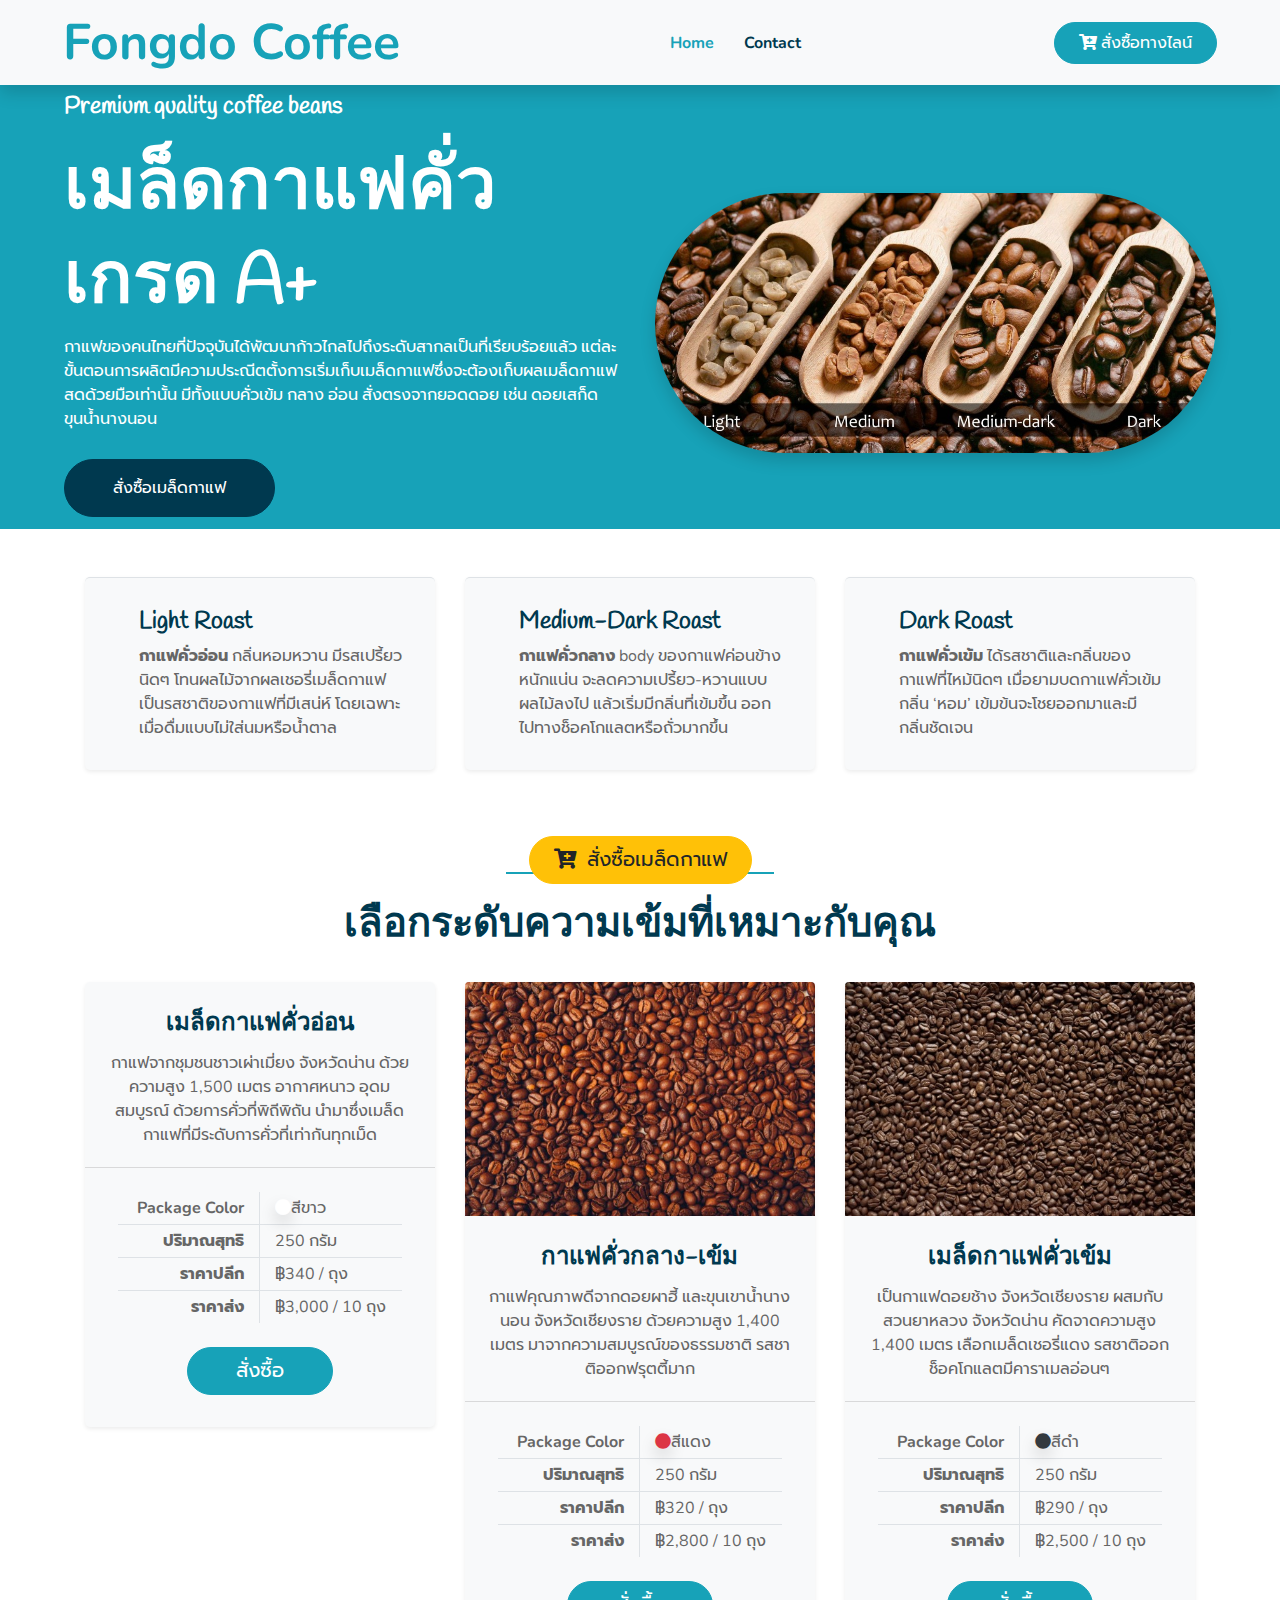
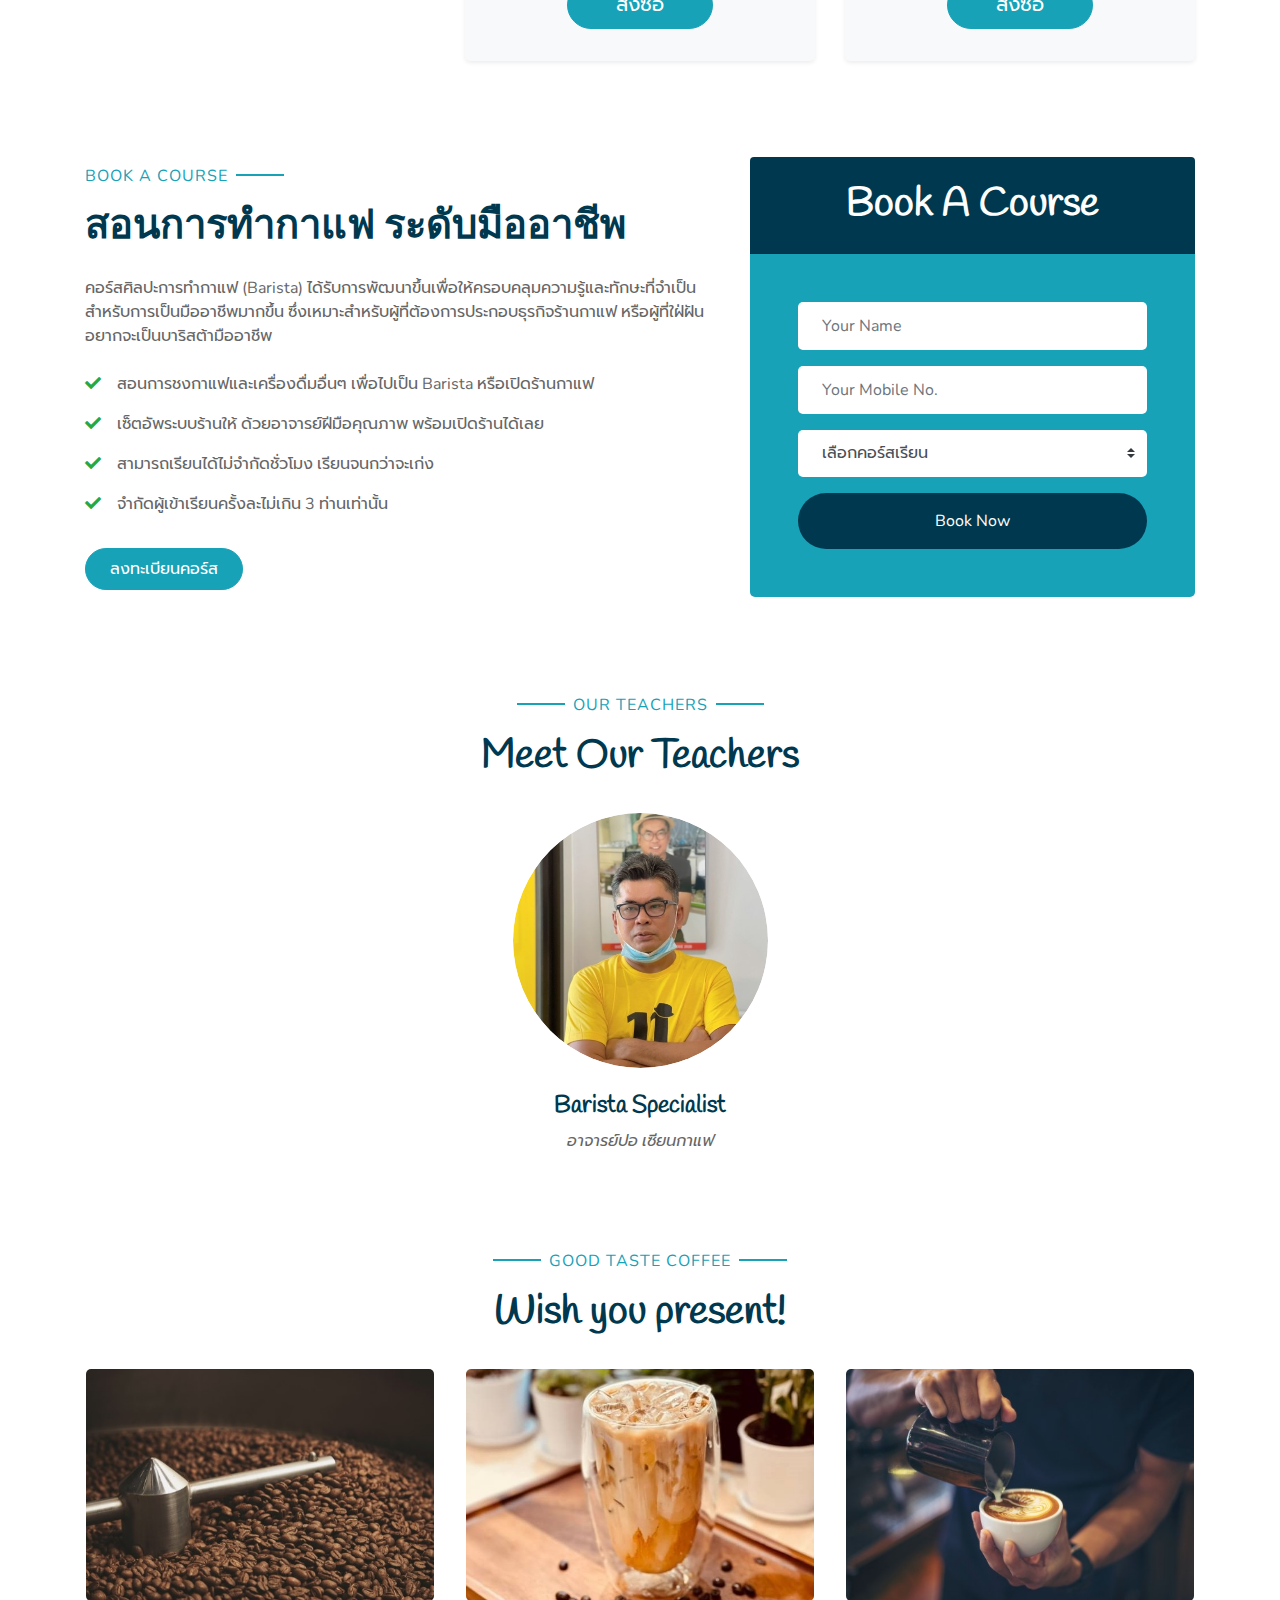
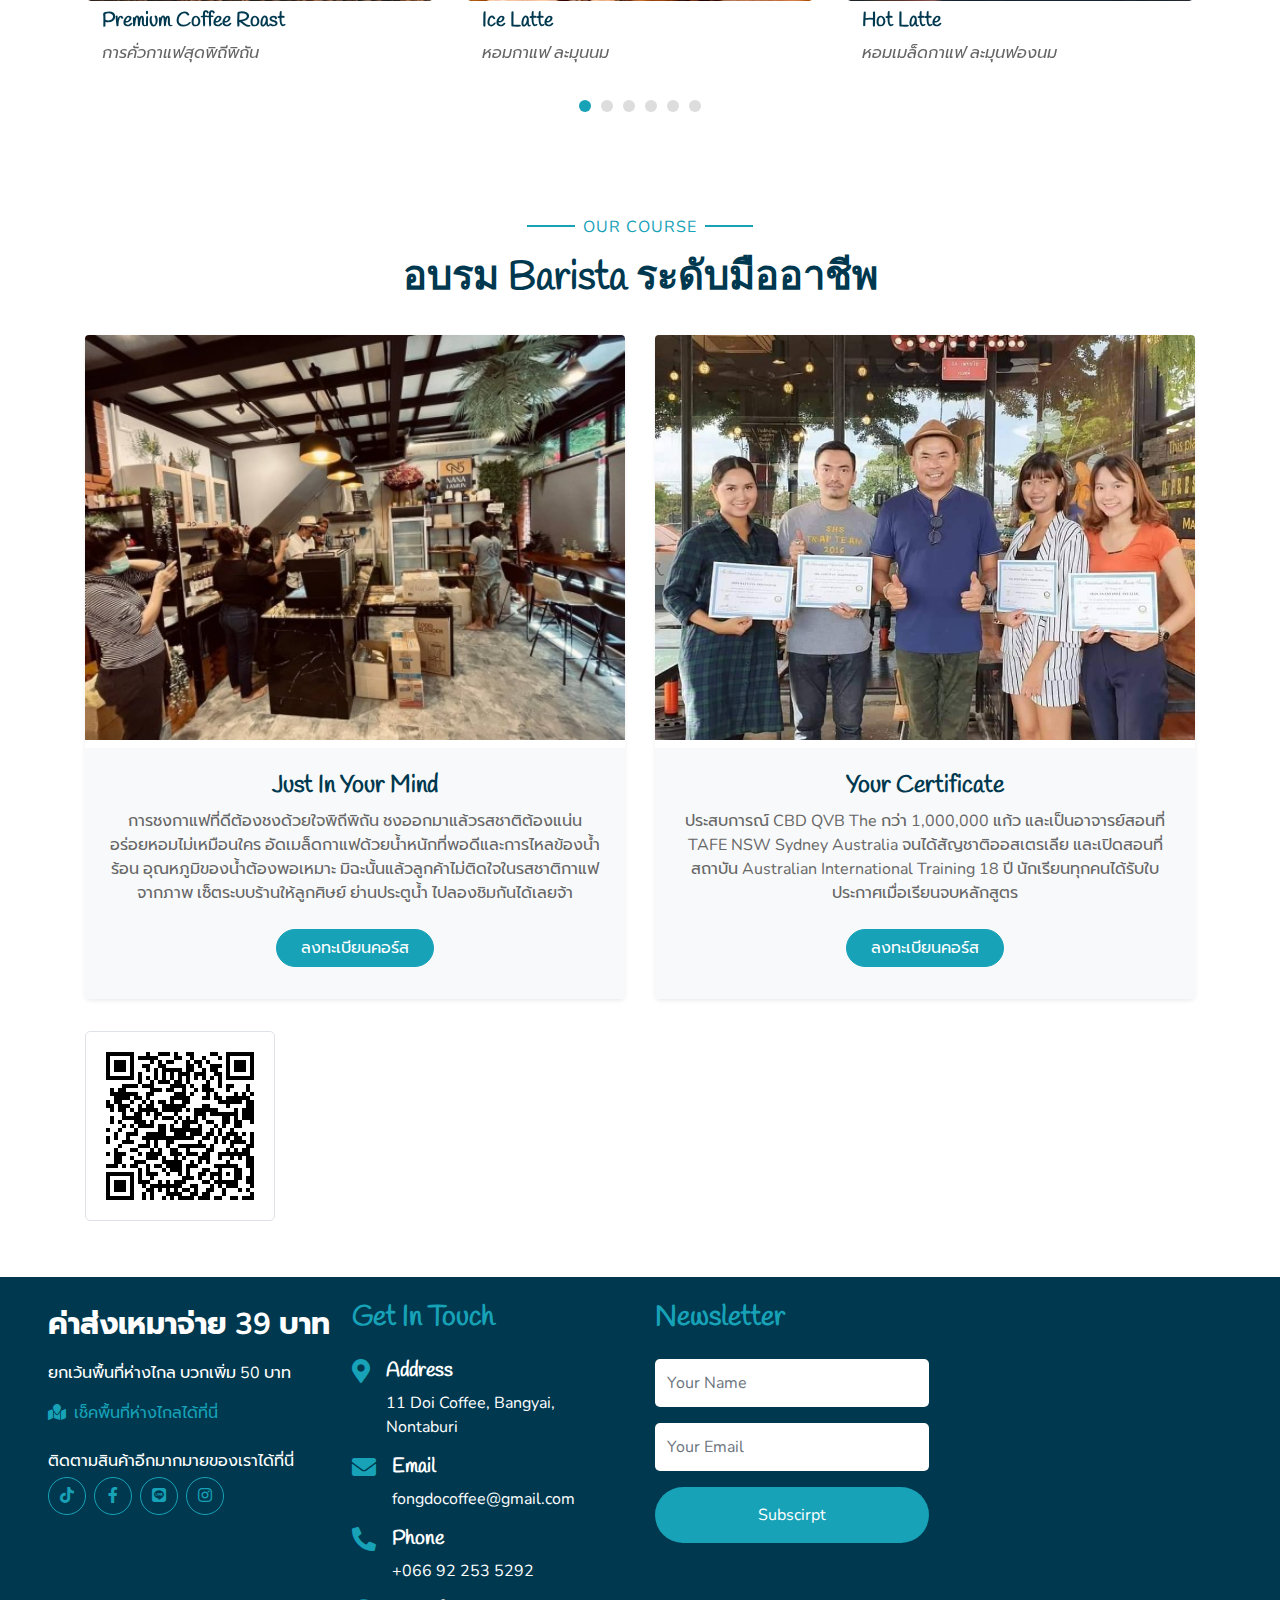
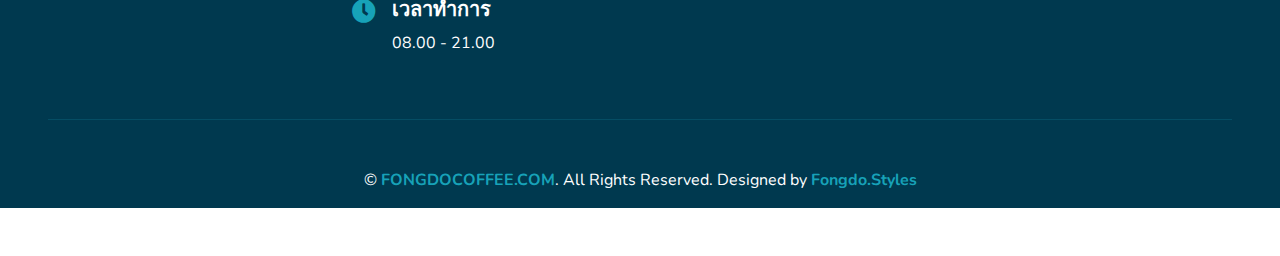
==== commit 2d81e340: "test" ====
--- a/index.html
+++ b/index.html
@@ -15,7 +15,7 @@
 		<link href="https://cdnjs.cloudflare.com/ajax/libs/font-awesome/5.13.1/css/all.min.css" rel="stylesheet" />
 		<!-- Libraries Stylesheet -->
 		<link href="lib/owlcarousel/assets/owl.carousel.min.css" rel="stylesheet" />
-		<link href="lib/lightbox/css/lightbox.min.css" rel="stylesheet" />
+		
 		<!-- Customized Bootstrap Stylesheet -->
 		<link href="css/style.css" rel="stylesheet" />
 
@@ -313,7 +313,7 @@
 		</div>
 		<!-- Team End -->
 
-		<!-- Testimonial Start -->
+		<!-- Testimonial1 Start -->
 		<div class="container-fluid py-5">
 			<div class="container p-0">
 				<div class="text-center pb-2">
@@ -380,6 +380,84 @@
 				</div>
 			</div>
 		</div>
+		<!-- Testimonial End -->
+
+		<!-- Testimonial2 Start -->
+		<!-- <div class="container-fluid py-5">
+			<div class="container p-0">
+				<div class="text-center pb-2">
+					<p class="section-title px-5">
+						<span class="px-2">Good teach good learn</span>
+					</p>
+					<h1 class="mb-4">	OUR TEACH EXAMPLE</h1>
+				</div>
+				<div class="owl-carousel testimonial-carousel">
+					<div class="testimonial-item px-3">
+						<img class="img-fluid rounded" src="img/train1.jpg" alt="coffee" />
+						<div class="d-flex align-items-center mt-2">
+							<div class="pl-3">
+								<h5>Certificate</h5>
+								<i>มีคาเฟ่เป็นของตัวเองแล้วจ้า</i>
+							</div>
+						</div>
+					</div>
+					<div class="testimonial-item px-3">
+						<img class="img-fluid rounded" src="img/train9.jpg" alt="coffee" />
+						<div class="d-flex align-items-center mt-2">
+							<div class="pl-3">
+								<h5>Certificate</h5>
+								<i>ขอให้ยอดขายปังๆ</i>
+							</div>
+						</div>
+					</div>
+					<div class="testimonial-item px-3">
+						<img class="img-fluid rounded" src="img/train6.jpg" alt="coffee" />
+						<div class="d-flex align-items-center mt-2">
+							<div class="pl-3">
+								<h5>Certificate</h5>
+								<i>ยินดีกับลูกศิษย์</i>
+							</div>
+						</div>
+					</div>
+					<div class="testimonial-item px-3">
+						<img class="img-fluid rounded" src="img/train8.jpg" alt="coffee" />
+						<div class="d-flex align-items-center mt-2">
+							<div class="pl-3">
+								<h5>Certificate</h5>
+								<i>ยินดีกับลูกศิษย์</i>
+							</div>
+						</div>
+					</div>
+					<div class="testimonial-item px-3">
+						<img class="img-fluid rounded" src="img/train10.jpg" alt="coffee" />
+						<div class="d-flex align-items-center mt-2">
+							<div class="pl-3">
+								<h5>Latte Art</h5>
+								<i>บรรจงสร้างสรร</i>
+							</div>
+						</div>
+					</div>
+					<div class="testimonial-item px-3">
+						<img class="img-fluid rounded" src="img/train5.jpg" alt="coffee" />
+						<div class="d-flex align-items-center mt-2">
+							<div class="pl-3">
+								<h5>Latte Art</h5>
+								<i>การทดลองนำมาสู่ความสำเร็จ</i>
+							</div>
+						</div>
+					</div>
+					<div class="testimonial-item px-3">
+						<img class="img-fluid rounded" src="img/train7.jpg" alt="coffee" />
+						<div class="d-flex align-items-center mt-2">
+							<div class="pl-3">
+								<h5>Latte Art</h5>
+								<i>สุดพิถีพิถัน</i>
+							</div>
+						</div>
+					</div>
+				</div>
+			</div>
+		</div> -->
 		<!-- Testimonial End -->
 
 		<!-- Blog Start -->
@@ -402,15 +480,31 @@
 									มิฉะนั้นแล้วลูกค้าไม่ติดใจในรสชาติกาแฟ จากภาพ เซ็ตระบบร้านให้ลูกศิษย์ ย่านประตูน้ำ ไปลองชิมกันได้เลยจ้า
 								</p>
 								<a href="https://lin.ee/B5EjmXe" target="_blank" rel="noopener noreferrer" class="btn btn-primary px-4 mx-auto my-2">ลงทะเบียนคอร์ส</a>
-								<div>
-									<a href="img/qr.png" target="_blank" rel="noopener noreferrer">
-										<img class="img-thumbnail" src="img/qr.png" />
-									</a>
-								</div>
-							</div>
-						</div>
-					</div>
-				</div>
+							</div>
+						</div>
+					</div>
+					<div class="col-lg-6 mb-4">
+						<div class="card border-0 shadow-sm mb-2">
+							<img class="card-img-top mb-2" src="img/certify1.jpg" alt="" />
+							<div class="card-body bg-light text-center p-4">
+								<h4>Your Certificate</h4>
+								<p>
+									ประสบการณ์ CBD QVB The กว่า 1,000,000 แก้ว และเป็นอาจารย์สอนที่ TAFE NSW Sydney Australia จนได้สัญชาติออสเตรเลีย และเปิดสอนที่สถาบัน
+									 Australian International Training 18 ปี นักเรียนทุกคนได้รับใบประกาศเมื่อเรียนจบหลักสูตร 
+								</p>
+								<a href="https://lin.ee/B5EjmXe" target="_blank" rel="noopener noreferrer" class="btn btn-primary px-4 mx-auto my-2">ลงทะเบียนคอร์ส</a>
+							</div>
+						</div>
+					</div>
+					<div class="container">
+						<a href="img/qr.png" target="_blank" rel="noopener noreferrer">
+							<img class="img-thumbnail" src="img/qr.png" />
+						</a>
+					</div>
+					
+				</div>
+
+				
 			</div>
 		</div>
 		<!-- Blog End -->
@@ -459,6 +553,13 @@
 						<div class="pl-3">
 							<h5 class="text-white">Phone</h5>
 							<p>+066 92 253 5292</p>
+						</div>
+					</div>
+					<div class="d-flex">
+						<h4 class="fa fa-clock text-primary"></h4>
+						<div class="pl-3">
+							<h5 class="text-white">เวลาทำการ</h5>
+							<p>08.00 - 21.00</p>
 						</div>
 					</div>
 				</div>
